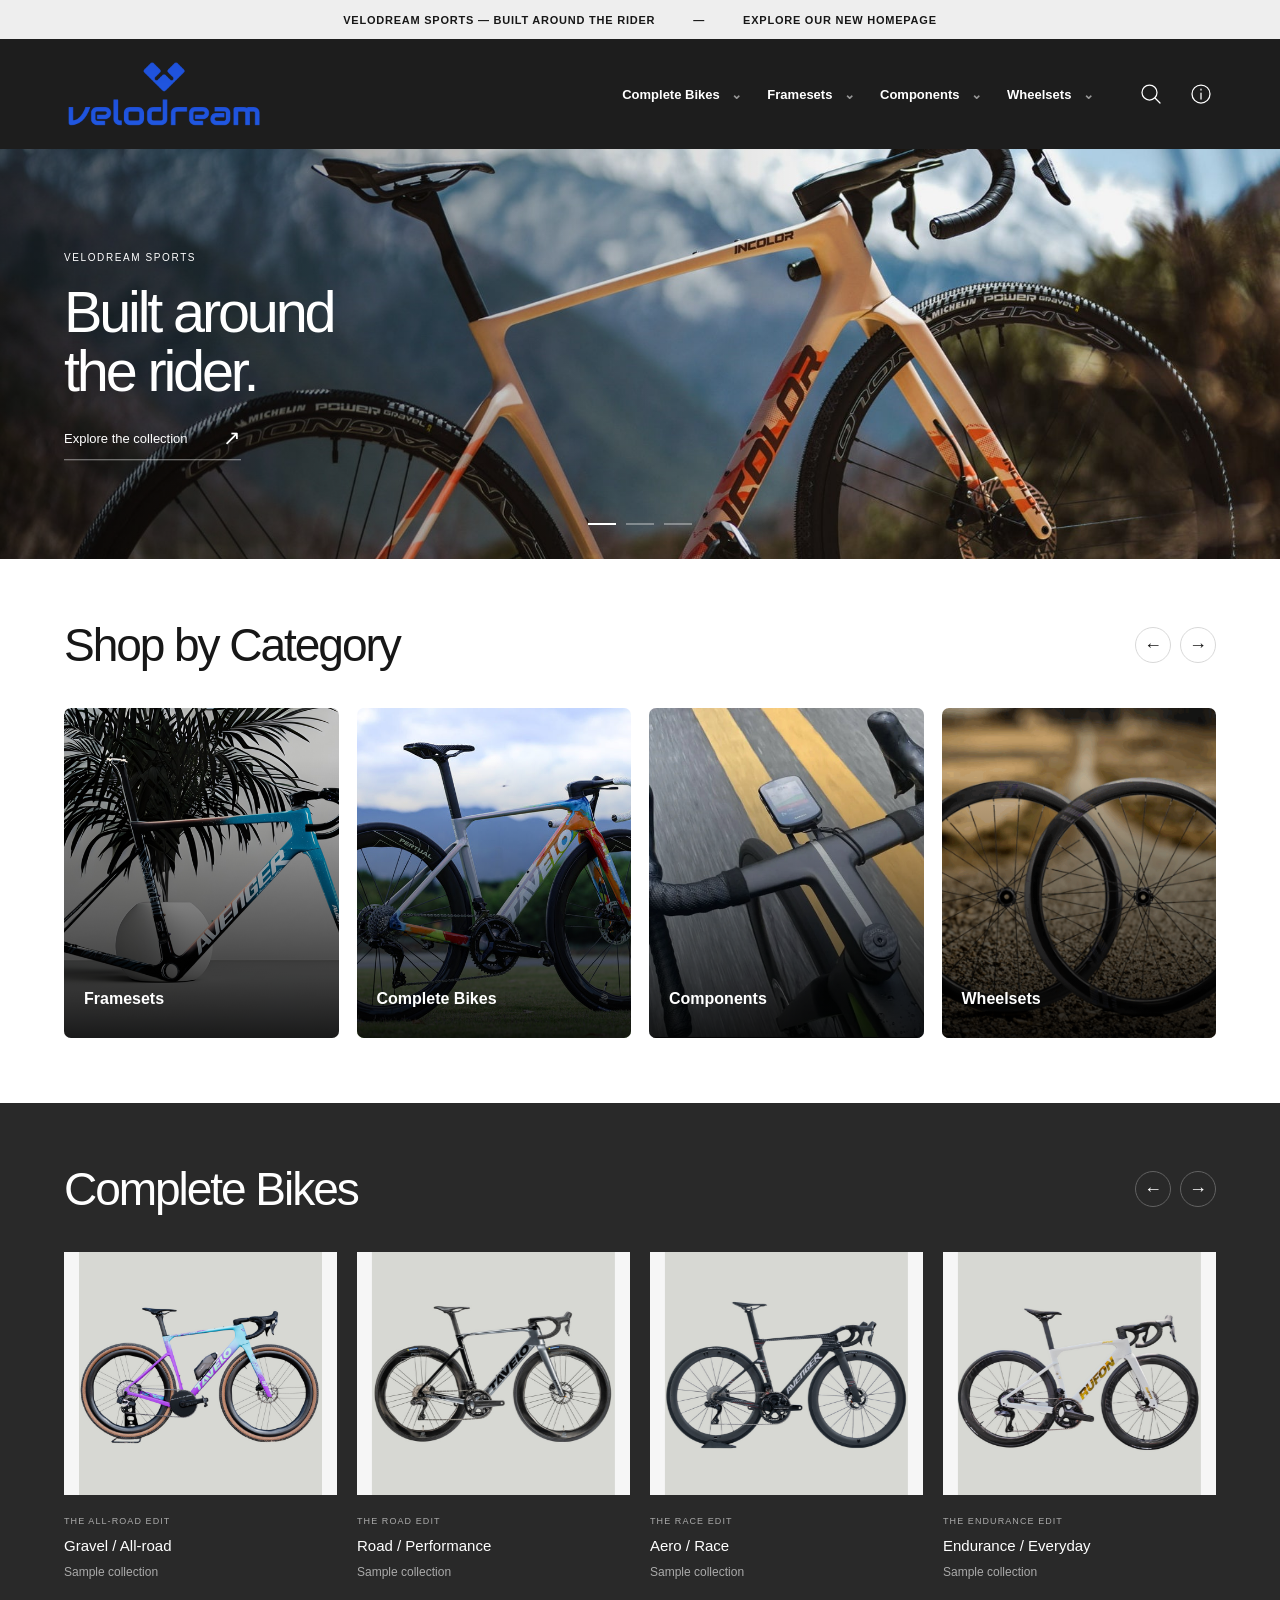
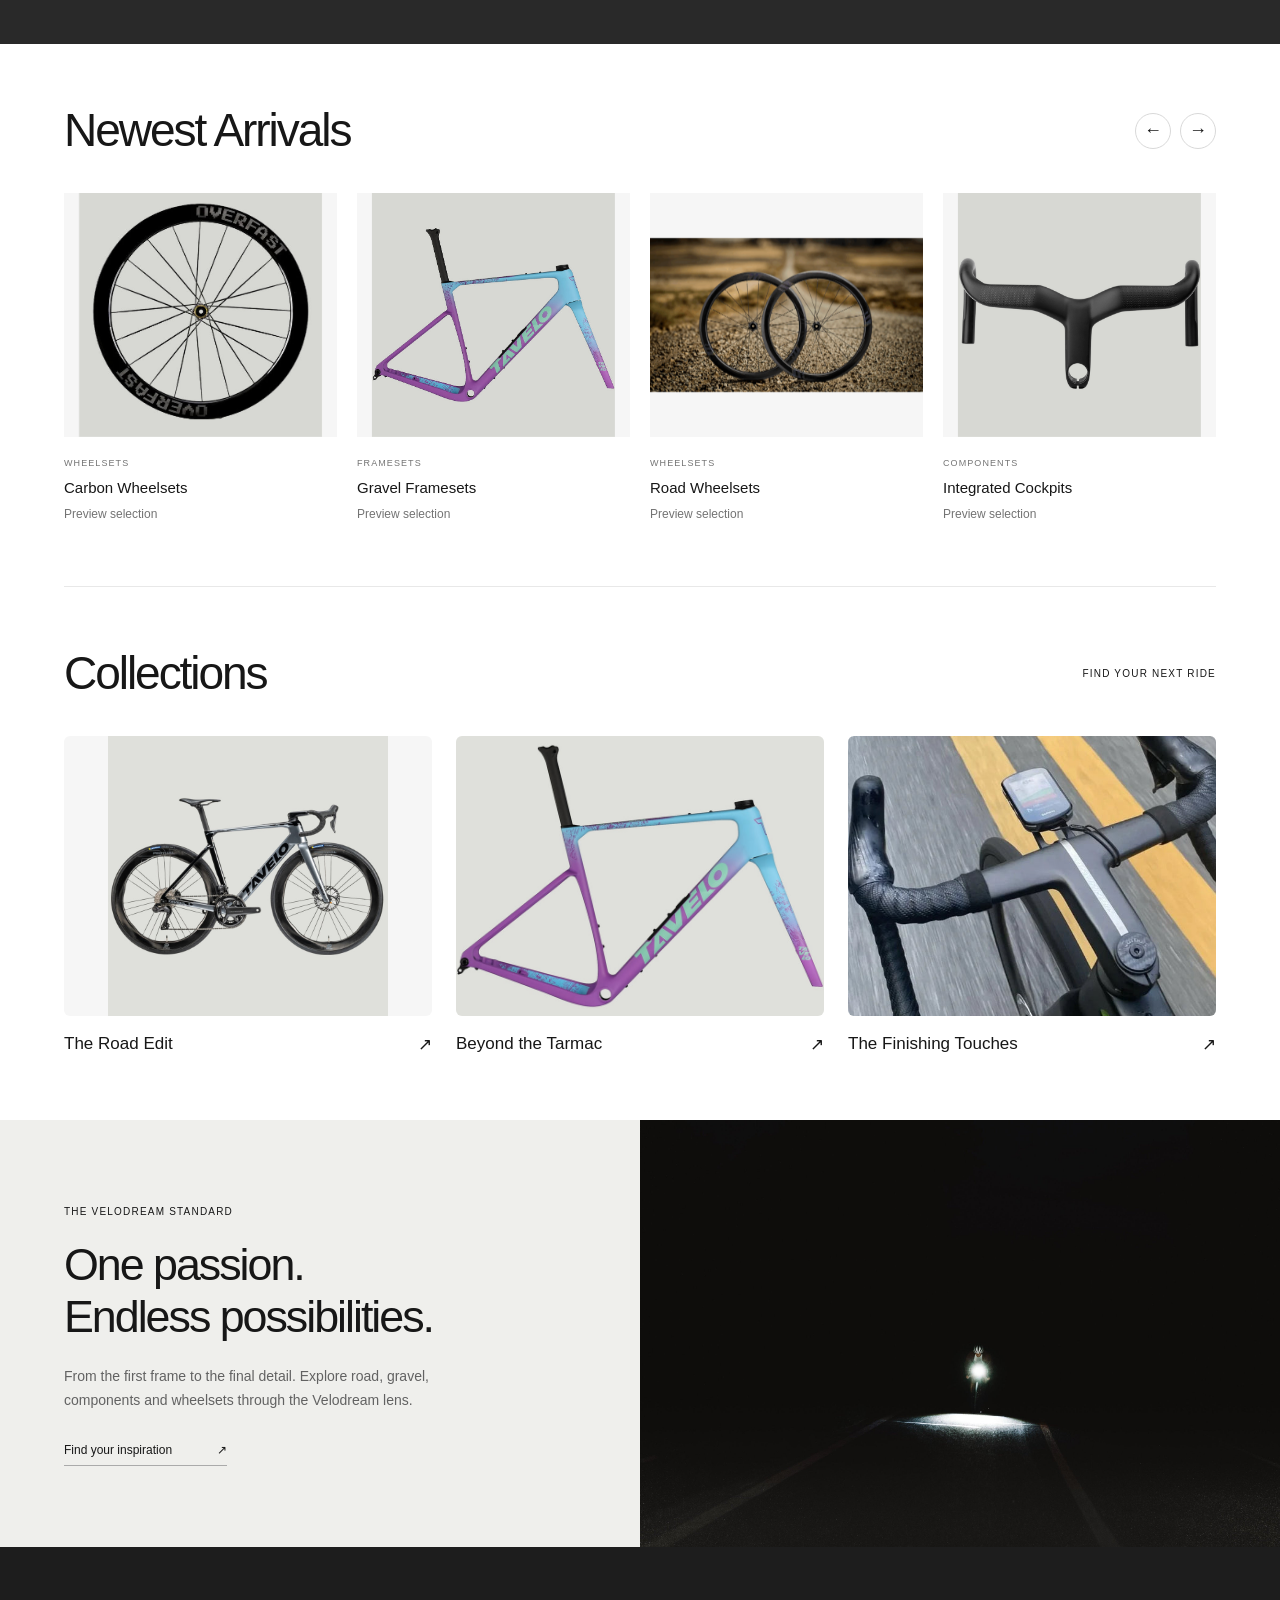
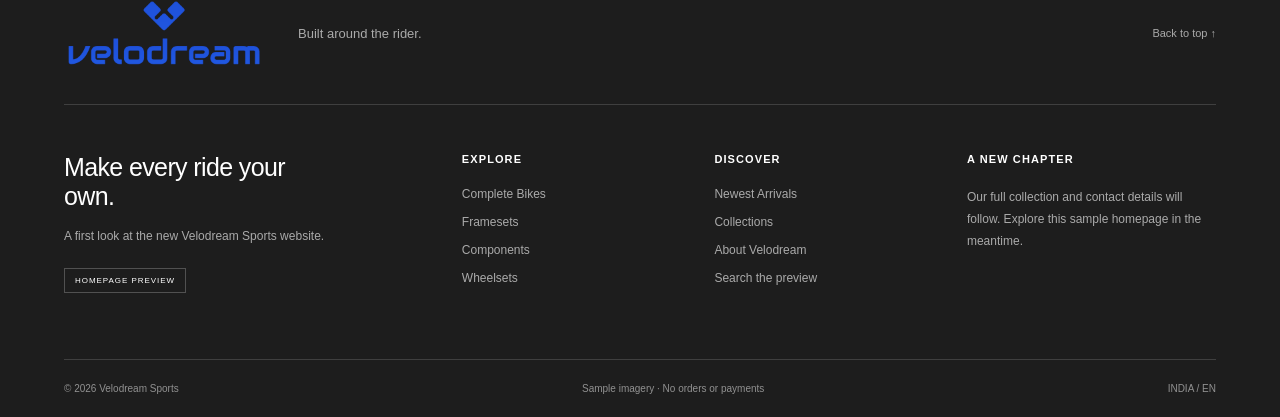
==== index.html @ bbad64e3 "Publish Velodream Sports sample homepage" ====
<!doctype html>
<html lang="en">
<head>
  <meta charset="utf-8">
  <meta name="viewport" content="width=device-width,initial-scale=1">
  <meta name="description" content="Explore the Velodream Sports homepage preview. Bikes, framesets, components and wheelsets, built around the rider.">
  <title>Velodream Sports | Built Around the Rider</title>
  <link rel="icon" href="logo.png" type="image/png">
  <link rel="stylesheet" href="styles.css">
  <script src="app.js" defer></script>
</head>
<body>
  <a class="skip" href="#main">Skip to content</a>
  <div class="announcement"><span>VELODREAM SPORTS — BUILT AROUND THE RIDER</span><span aria-hidden="true">—</span><span>EXPLORE OUR NEW HOMEPAGE</span></div>
  <header class="header">
    <div class="header-inner">
      <button class="icon mobile-menu" aria-label="Open menu" aria-expanded="false" aria-controls="mobile-nav"><svg viewBox="0 0 24 24"><path d="M3 6h18M3 12h18M3 18h18"/></svg></button>
      <a class="brand" href="./" aria-label="Velodream Sports home"><img src="logo.png" width="590" height="206" alt="Velodream"></a>
      <nav class="desktop-nav" aria-label="Main navigation">
        <a href="#complete-bikes">Complete Bikes <span>⌄</span></a><a href="#framesets">Framesets <span>⌄</span></a><a href="#components">Components <span>⌄</span></a><a href="#wheelsets">Wheelsets <span>⌄</span></a>
      </nav>
      <div class="header-actions"><button class="icon" data-search aria-label="Search the preview"><svg viewBox="0 0 24 24"><circle cx="10.5" cy="10.5" r="7.5"/><path d="m16 16 5 5"/></svg></button><a class="icon about-icon" href="#about" aria-label="About Velodream"><svg viewBox="0 0 24 24"><circle cx="12" cy="12" r="9"/><path d="M12 11v6M12 7v1"/></svg></a></div>
    </div>
    <nav id="mobile-nav" class="mobile-nav" hidden aria-label="Mobile navigation"><a href="#complete-bikes">Complete Bikes <span>↗</span></a><a href="#framesets">Framesets <span>↗</span></a><a href="#components">Components <span>↗</span></a><a href="#wheelsets">Wheelsets <span>↗</span></a><a href="#about">About Velodream <span>↗</span></a><small>Built around the rider.</small></nav>
  </header>
  <main id="main">
    <section class="hero" aria-label="Velodream inspiration">
      <div class="slides"><img class="slide active" src="banner.jpg" alt="Performance gravel bike against a mountain landscape" fetchpriority="high"><img class="slide" src="bikes.jpg" alt="Road bike in a mountain setting" loading="lazy"><img class="slide" src="hero.jpg" alt="Cyclist lighting the road ahead" loading="lazy"></div>
      <a class="hero-link" href="#categories"><span>VELODREAM SPORTS</span><h1>Built around<br>the rider.</h1><span class="hero-cta">Explore the collection <b>↗</b></span></a>
      <div class="slider-dots" aria-label="Choose banner"><button aria-label="Show banner 1" aria-pressed="true" data-slide="0"></button><button aria-label="Show banner 2" aria-pressed="false" data-slide="1"></button><button aria-label="Show banner 3" aria-pressed="false" data-slide="2"></button></div>
    </section>
    <section class="section categories" id="categories">
      <div class="section-heading"><h2>Shop by Category</h2><div class="arrows"><button class="arrow" data-scroll="categories-track:-1" aria-label="Previous categories">←</button><button class="arrow" data-scroll="categories-track:1" aria-label="Next categories">→</button></div></div>
      <div class="category-grid track" id="categories-track">
        <a class="category" href="#framesets"><img src="frames.png" alt="Carbon bicycle frameset" loading="lazy"><span>Framesets <b>↗</b></span></a>
        <a class="category" href="#complete-bikes"><img src="bikes.jpg" alt="Complete performance road bike" loading="lazy"><span>Complete Bikes <b>↗</b></span></a>
        <a class="category" href="#components"><img src="components.webp" alt="Cycling cockpit and computer" loading="lazy"><span>Components <b>↗</b></span></a>
        <a class="category" href="#wheelsets"><img src="wheels.png" alt="Carbon wheelsets" loading="lazy"><span>Wheelsets <b>↗</b></span></a>
      </div>
    </section>
    <section class="feature-section" id="complete-bikes"><div class="section">
      <div class="section-heading"><h2>Complete Bikes</h2><div class="arrows"><button class="arrow" data-scroll="bikes-track:-1" aria-label="Previous bikes">←</button><button class="arrow" data-scroll="bikes-track:1" aria-label="Next bikes">→</button></div></div>
      <div class="products track" id="bikes-track">
        <button class="product" data-product="Gravel / All-road" data-image="bike-1.png"><span class="product-image"><img src="bike-1.png" alt="Gravel bicycle" loading="lazy"><span class="view">Explore ↗</span></span><span class="product-kind">THE ALL-ROAD EDIT</span><h3>Gravel / All-road</h3><span class="product-note">Sample collection</span></button>
        <button class="product" data-product="Road / Performance" data-image="bike-2.jpg"><span class="product-image"><img src="bike-2.jpg" alt="Performance road bicycle" loading="lazy"><span class="view">Explore ↗</span></span><span class="product-kind">THE ROAD EDIT</span><h3>Road / Performance</h3><span class="product-note">Sample collection</span></button>
        <button class="product" data-product="Aero / Race" data-image="bike-3.png"><span class="product-image"><img src="bike-3.png" alt="Aero road bicycle" loading="lazy"><span class="view">Explore ↗</span></span><span class="product-kind">THE RACE EDIT</span><h3>Aero / Race</h3><span class="product-note">Sample collection</span></button>
        <button class="product" data-product="Endurance / Everyday" data-image="bike-4.png"><span class="product-image"><img src="bike-4.png" alt="Endurance road bicycle" loading="lazy"><span class="view">Explore ↗</span></span><span class="product-kind">THE ENDURANCE EDIT</span><h3>Endurance / Everyday</h3><span class="product-note">Sample collection</span></button>
      </div>
    </div></section>
    <section class="section" id="arrivals">
      <div class="section-heading"><h2>Newest Arrivals</h2><div class="arrows"><button class="arrow" data-scroll="arrivals-track:-1" aria-label="Previous arrivals">←</button><button class="arrow" data-scroll="arrivals-track:1" aria-label="Next arrivals">→</button></div></div>
      <div class="products track" id="arrivals-track">
        <button class="product" id="wheelsets" data-product="Carbon Wheelsets" data-image="wheel-detail.jpg"><span class="product-image"><img src="wheel-detail.jpg" alt="Deep section carbon wheels" loading="lazy"><span class="view">Explore ↗</span></span><span class="product-kind">WHEELSETS</span><h3>Carbon Wheelsets</h3><span class="product-note">Preview selection</span></button>
        <button class="product" id="framesets" data-product="Gravel Framesets" data-image="frame-detail.jpg"><span class="product-image"><img src="frame-detail.jpg" alt="Carbon gravel frameset" loading="lazy"><span class="view">Explore ↗</span></span><span class="product-kind">FRAMESETS</span><h3>Gravel Framesets</h3><span class="product-note">Preview selection</span></button>
        <button class="product" data-product="Road Wheelsets" data-image="wheels.png"><span class="product-image"><img src="wheels.png" alt="Pair of road wheels" loading="lazy"><span class="view">Explore ↗</span></span><span class="product-kind">WHEELSETS</span><h3>Road Wheelsets</h3><span class="product-note">Preview selection</span></button>
        <button class="product" id="components" data-product="Integrated Cockpits" data-image="bar.png"><span class="product-image"><img src="bar.png" alt="Integrated carbon handlebar" loading="lazy"><span class="view">Explore ↗</span></span><span class="product-kind">COMPONENTS</span><h3>Integrated Cockpits</h3><span class="product-note">Preview selection</span></button>
      </div>
    </section>
    <section class="section collections" id="collections"><div class="section-heading"><h2>Collections</h2><span class="eyebrow">FIND YOUR NEXT RIDE</span></div><div class="collection-grid"><a href="#complete-bikes"><img src="bike-2.jpg" alt="Road cycling collection" loading="lazy"><h3>The Road Edit <span>↗</span></h3></a><a href="#framesets"><img src="frame-detail.jpg" alt="Gravel cycling collection" loading="lazy"><h3>Beyond the Tarmac <span>↗</span></h3></a><a href="#components"><img src="components.webp" alt="Cycling component collection" loading="lazy"><h3>The Finishing Touches <span>↗</span></h3></a></div></section>
    <section class="story" id="about"><div><span class="eyebrow">THE VELODREAM STANDARD</span><h2>One passion.<br>Endless possibilities.</h2><p>From the first frame to the final detail. Explore road, gravel, components and wheelsets through the Velodream lens.</p><a class="text-link" href="#categories">Find your inspiration <span>↗</span></a></div><img src="hero.jpg" alt="A rider on a quiet road after dark" loading="lazy"></section>
  </main>
  <footer><div class="footer-top"><a class="brand" href="./"><img src="logo.png" width="590" height="206" alt="Velodream"></a><p>Built around the rider.</p><a href="#main" class="back-top">Back to top ↑</a></div><div class="footer-grid"><div class="footer-about"><h2>Make every ride your own.</h2><p>A first look at the new Velodream Sports website.</p><span class="preview-pill">HOMEPAGE PREVIEW</span></div><div><h3>Explore</h3><a href="#complete-bikes">Complete Bikes</a><a href="#framesets">Framesets</a><a href="#components">Components</a><a href="#wheelsets">Wheelsets</a></div><div><h3>Discover</h3><a href="#arrivals">Newest Arrivals</a><a href="#collections">Collections</a><a href="#about">About Velodream</a><button class="footer-search" data-search>Search the preview</button></div><div><h3>A new chapter</h3><p>Our full collection and contact details will follow. Explore this sample homepage in the meantime.</p></div></div><div class="footer-bottom"><span>© <span id="year">2026</span> Velodream Sports</span><span>Sample imagery · No orders or payments</span><span>INDIA / EN</span></div></footer>
  <dialog id="product-dialog"><button class="dialog-close icon" aria-label="Close details">×</button><img id="detail-image" alt=""><div class="dialog-copy"><span class="eyebrow">VELODREAM / COLLECTION PREVIEW</span><h2 id="detail-title"></h2><p>This is a sample selection for our new homepage. Final products, specifications and availability will be added later.</p><button class="solid-button dialog-dismiss">Continue exploring ↗</button></div></dialog>
  <dialog id="search-dialog"><div class="search-heading"><h2>What are you looking for?</h2><button class="dialog-close icon" aria-label="Close search">×</button></div><label for="search-input">Search bikes, framesets or components</label><input id="search-input" type="search" placeholder="Try “gravel” or “wheels”…" autocomplete="off"><div id="search-results" aria-live="polite"></div></dialog>
</body>
</html>
---- styles.css ----
*{box-sizing:border-box}html{scroll-behavior:smooth;scroll-padding-top:105px}body{margin:0;font-family:Arial,Helvetica,sans-serif;color:#171717;background:#fff}button,input{font:inherit}button,a{-webkit-tap-highlight-color:transparent}a{color:inherit;text-decoration:none}button{cursor:pointer}button:focus-visible,a:focus-visible,input:focus-visible{outline:3px solid #396aff;outline-offset:5px}img{display:block;max-width:100%}button{color:inherit}h1,h2,h3,p{margin:0}h2{font-size:clamp(28px,3.6vw,48px);font-weight:500;letter-spacing:-.045em;line-height:1.15}.skip{position:fixed;top:-100px;background:#fff;color:#111;padding:15px;z-index:100}.skip:focus{top:0}.announcement{height:39px;display:flex;align-items:center;justify-content:center;gap:38px;background:#eee;font-size:11px;font-weight:700;letter-spacing:.07em;overflow:hidden;white-space:nowrap}.header{background:#1d1d1d;color:#fff;position:sticky;top:0;z-index:20}.header-inner{max-width:1600px;margin:auto;padding:26px 5%;height:110px;display:flex;align-items:center;justify-content:space-between;gap:42px}.brand{display:block;width:200px;flex-shrink:0}.brand img{width:100%;height:auto}.desktop-nav{display:flex;align-items:center;justify-content:center;gap:25px;margin-left:auto}.desktop-nav a{font-size:13px;font-weight:600;padding:12px 0;white-space:nowrap}.desktop-nav span{margin-left:8px;color:#999}.desktop-nav a:hover{color:#7496ff}.header-actions{display:flex;gap:20px}.icon{width:30px;height:32px;border:0;background:none;padding:3px;color:inherit;display:inline-flex;align-items:center;justify-content:center}.icon svg{width:24px;height:24px;fill:none;stroke:currentColor;stroke-width:1.25;stroke-linecap:round;stroke-linejoin:round}.mobile-menu{display:none}.mobile-nav{padding:12px 6% 26px;border-top:1px solid #444}.mobile-nav a{display:flex;justify-content:space-between;padding:15px 0;border-bottom:1px solid #353535}.mobile-nav small{display:block;margin-top:24px;color:#aaa}.hero{position:relative;height:clamp(350px,32vw,540px);background:#222}.slides,.slide{position:absolute;inset:0;width:100%;height:100%}.slide{object-fit:cover;object-position:center 52%;opacity:0;transition:opacity .5s}.slide.active{opacity:1}.hero:after{content:"";position:absolute;inset:0;background:linear-gradient(90deg,#0008,transparent 65%);pointer-events:none}.hero-link{position:absolute;z-index:1;left:5%;top:50%;transform:translateY(-50%);color:white}.hero-link>span:first-child{font-size:10px;letter-spacing:.16em}.hero h1{font-size:clamp(40px,4.5vw,68px);font-weight:500;letter-spacing:-.055em;line-height:1.02;margin:18px 0 26px}.hero-cta{font-size:13px;display:inline-flex;align-items:center;gap:35px;border-bottom:1px solid #ffffff85;padding-bottom:9px}.hero-cta b{font-size:21px;font-weight:400}.slider-dots{display:flex;gap:10px;position:absolute;z-index:2;bottom:22px;left:50%;transform:translateX(-50%)}.slider-dots button{background:none;width:28px;height:25px;border:0;padding:10px 0}.slider-dots button:after{content:"";display:block;height:2px;background:#ffffff55}.slider-dots button[aria-pressed=true]:after{background:#fff}.section{width:90%;max-width:1440px;margin:auto;padding:60px 0 65px}.section-heading{display:flex;justify-content:space-between;align-items:center;gap:20px;margin-bottom:36px}.arrows{display:flex;gap:9px}.arrow{height:36px;width:36px;border:1px solid #d9d9d9;border-radius:50%;background:transparent;font-size:18px;display:grid;place-items:center}.arrow:hover{background:#2455dc;color:#fff;border-color:#2455dc}.track{scrollbar-width:none;scroll-snap-type:x mandatory}.track::-webkit-scrollbar{display:none}.category-grid{display:grid;grid-template-columns:repeat(4,minmax(0,1fr));gap:18px}.category{position:relative;height:330px;border-radius:7px;overflow:hidden;background:#444;isolation:isolate}.category img{height:100%;width:100%;object-fit:cover;transition:transform .5s}.category:after{content:"";position:absolute;inset:0;background:linear-gradient(0deg,#000d,transparent 85%);z-index:1}.category>span{position:absolute;bottom:29px;left:20px;right:20px;color:white;font-size:16px;font-weight:600;z-index:2;display:flex;justify-content:space-between}.category b{font-weight:400;opacity:0;transition:opacity .2s}.category:hover img{transform:scale(1.035)}.category:hover b{opacity:1}.feature-section{background:#292929;color:white}.feature-section .arrow{border-color:#626262}.products{display:grid;grid-template-columns:repeat(4,minmax(0,1fr));gap:20px}.product{text-align:left;padding:0;border:0;background:none;min-width:0;scroll-snap-align:start}.product-image{display:block;position:relative;background:#f6f6f6;overflow:hidden;aspect-ratio:1.12;margin-bottom:21px}.product-image img{width:100%;height:100%;object-fit:contain;mix-blend-mode:multiply;transition:transform .4s}.product:hover img{transform:scale(1.045)}.view{position:absolute;right:12px;bottom:12px;background:#fff;padding:9px 12px;font-size:10px;opacity:0;transform:translateY(4px);transition:.2s;color:#171717}.product:hover .view,.product:focus-visible .view{opacity:1;transform:none}.product-kind{display:block;font-size:9px;letter-spacing:.12em;opacity:.6;margin-bottom:9px}.product h3{font-size:15px;font-weight:500;line-height:1.4}.product-note{display:block;font-size:12px;opacity:.6;margin-top:9px}.eyebrow{font-size:10px;letter-spacing:.12em}.collections{border-top:1px solid #e8e8e8}.collection-grid{display:grid;grid-template-columns:repeat(3,minmax(0,1fr));gap:24px}.collection-grid img{width:100%;height:280px;object-fit:cover;background:#f6f6f6;border-radius:6px}.collection-grid a:first-child img{object-fit:contain}.collection-grid h3{font-weight:500;font-size:17px;margin-top:18px;display:flex;justify-content:space-between}.story{display:grid;grid-template-columns:1fr 1fr;background:#efefec}.story>div{padding:75px 10%;align-self:center}.story h2{margin:20px 0 23px;font-size:clamp(33px,3.5vw,52px)}.story p{font-size:14px;line-height:1.7;max-width:390px;color:#626262}.story>img{height:100%;width:100%;object-fit:cover;min-height:400px}.text-link{margin-top:30px;padding-bottom:8px;border-bottom:1px solid #aaa;display:inline-flex;gap:45px;font-size:12px}footer{background:#1d1d1d;color:#fff;padding:0 5%}.footer-top{display:flex;align-items:center;gap:34px;padding:50px 0 35px;border-bottom:1px solid #ffffff26}.footer-top p{color:#aaa;font-size:13px}.back-top{margin-left:auto;font-size:11px;color:#aaa}.footer-grid{display:grid;grid-template-columns:1.7fr 1fr 1fr 1.2fr;gap:45px;padding:48px 0 60px}.footer-grid h2{font-size:25px;letter-spacing:-.025em;max-width:250px}.footer-grid h3{font-size:11px;text-transform:uppercase;letter-spacing:.1em;margin-bottom:22px}.footer-grid a,.footer-search{display:block;font-size:12px;color:#aaa;padding:0;margin-bottom:14px;background:none;border:none}.footer-grid a:hover,.footer-search:hover{color:white}.footer-grid p{color:#aaa;font-size:12px;line-height:1.8;max-width:270px}.footer-about p{margin:15px 0 22px}.preview-pill{border:1px solid #ffffff3b;padding:7px 10px;font-size:8px;letter-spacing:.12em}.footer-bottom{border-top:1px solid #ffffff26;display:flex;justify-content:space-between;gap:20px;padding:23px 0;color:#919191;font-size:10px}dialog{border:0;padding:0;width:min(850px,calc(100% - 32px));max-height:90dvh;box-shadow:0 20px 100px #0005}dialog::backdrop{background:#0009}#product-dialog[open]{display:grid;grid-template-columns:1fr 1fr}#detail-image{height:100%;min-height:330px;width:100%;object-fit:contain;background:#f5f5f5}.dialog-copy{padding:60px 35px 40px}.dialog-copy h2{font-size:32px;margin:20px 0}.dialog-copy p{font-size:14px;line-height:1.7;color:#666}.dialog-close{position:absolute;top:12px;right:12px;font-size:26px;color:#111;background:#fff;z-index:2}.solid-button{background:#1d1d1d;color:white;border:0;padding:14px 18px;font-size:12px;margin-top:25px}.search-heading{padding-right:25px;margin-bottom:25px}.search-heading h2{font-size:28px}#search-dialog{padding:40px;width:min(680px,calc(100% - 32px))}#search-dialog label{display:block;font-size:12px;color:#666;margin:15px 0 10px}#search-input{border:1px solid #aaa;width:100%;padding:15px;font-size:16px}#search-results{margin-top:20px}#search-results button{display:flex;align-items:center;gap:15px;border:0;border-bottom:1px solid #ddd;padding:10px 0;width:100%;background:none;text-align:left;font-size:14px}#search-results img{width:65px;height:50px;object-fit:contain;background:#f5f5f5}#search-results p{font-size:13px;color:#666;line-height:1.6}
@media(min-width:1500px){.category{height:380px}}
@media(max-width:1050px){.header-inner{gap:25px}.desktop-nav{gap:18px}.desktop-nav a{font-size:11px}.brand{width:170px}.header-actions{gap:12px}.category{height:270px}.footer-grid{gap:25px}.section{padding:45px 0 50px}}
@media(max-width:760px){html{scroll-padding-top:95px}.announcement{height:33px;font-size:9px;gap:20px;padding:0 15px;justify-content:flex-start}.announcement span:nth-child(n+2){display:none}.header-inner{height:88px;padding:18px 5%;gap:12px}.mobile-menu{display:inline-flex}.desktop-nav,.about-icon{display:none}.brand{width:165px}.header-inner .brand{position:absolute;left:50%;transform:translateX(-50%)}.header-actions{margin-left:auto}.hero{margin:20px 4% 0;height:265px}.hero-link{left:6%;top:50%}.hero-link>span:first-child{font-size:8px}.hero h1{font-size:34px;margin:12px 0 17px}.hero-cta{font-size:10px;padding-bottom:6px;gap:15px}.hero-cta b{font-size:16px}.hero .slide{object-position:56% center}.slider-dots{bottom:5px}.slider-dots button{width:20px}.section{width:92%;padding:32px 0 40px}.section-heading{margin-bottom:22px;gap:10px}h2{font-size:25px;letter-spacing:-.035em}.arrow{height:29px;width:29px;font-size:15px}.arrows{gap:6px}.category-grid,.products{display:flex;overflow-x:auto;gap:14px;padding:2px 1px 10px}.category{flex:0 0 calc(50% - 7px);height:230px;scroll-snap-align:start}.category>span{font-size:12px;bottom:23px;left:15px;right:12px}.category b{opacity:1}.product{flex:0 0 calc(50% - 7px)}.product-image{margin-bottom:15px;aspect-ratio:1}.product h3{font-size:12px}.product-kind{font-size:8px;line-height:1.4}.product-note{font-size:10px}.feature-section .section{padding-top:38px;padding-bottom:36px}.eyebrow{font-size:8px}.collections .section-heading .eyebrow{display:none}.collection-grid{display:flex;overflow-x:auto;gap:14px;scroll-snap-type:x mandatory;scrollbar-width:none}.collection-grid a{flex:0 0 73%;scroll-snap-align:start}.collection-grid img{height:230px}.collection-grid h3{font-size:14px}.story{grid-template-columns:1fr}.story>div{padding:45px 7%}.story h2{font-size:36px}.story p{font-size:13px}.story>img{min-height:0;height:260px}.footer-top{gap:15px;flex-wrap:wrap;padding:35px 0 25px}.footer-top .brand{width:160px}.footer-top p{display:none}.footer-grid{grid-template-columns:1fr 1fr;gap:30px 20px;padding:30px 0}.footer-about{grid-column:1/-1}.footer-grid>div:last-child{grid-column:1/-1}.footer-grid>div:last-child p{max-width:100%}.footer-grid h3{margin-bottom:18px}.footer-grid h2{max-width:100%;font-size:25px}.footer-bottom{flex-wrap:wrap;line-height:1.6;gap:10px}.footer-bottom>span:nth-child(2){order:3;width:100%}#product-dialog[open]{display:block}#detail-image{min-height:0;height:230px}.dialog-copy{padding:30px 25px}.dialog-copy h2{font-size:28px;margin:15px 0}.dialog-copy p{font-size:13px}#search-dialog{padding:35px 22px}.search-heading h2{font-size:25px}}
@media(prefers-reduced-motion:reduce){html{scroll-behavior:auto}*,*:before,*:after{transition:none!important}}
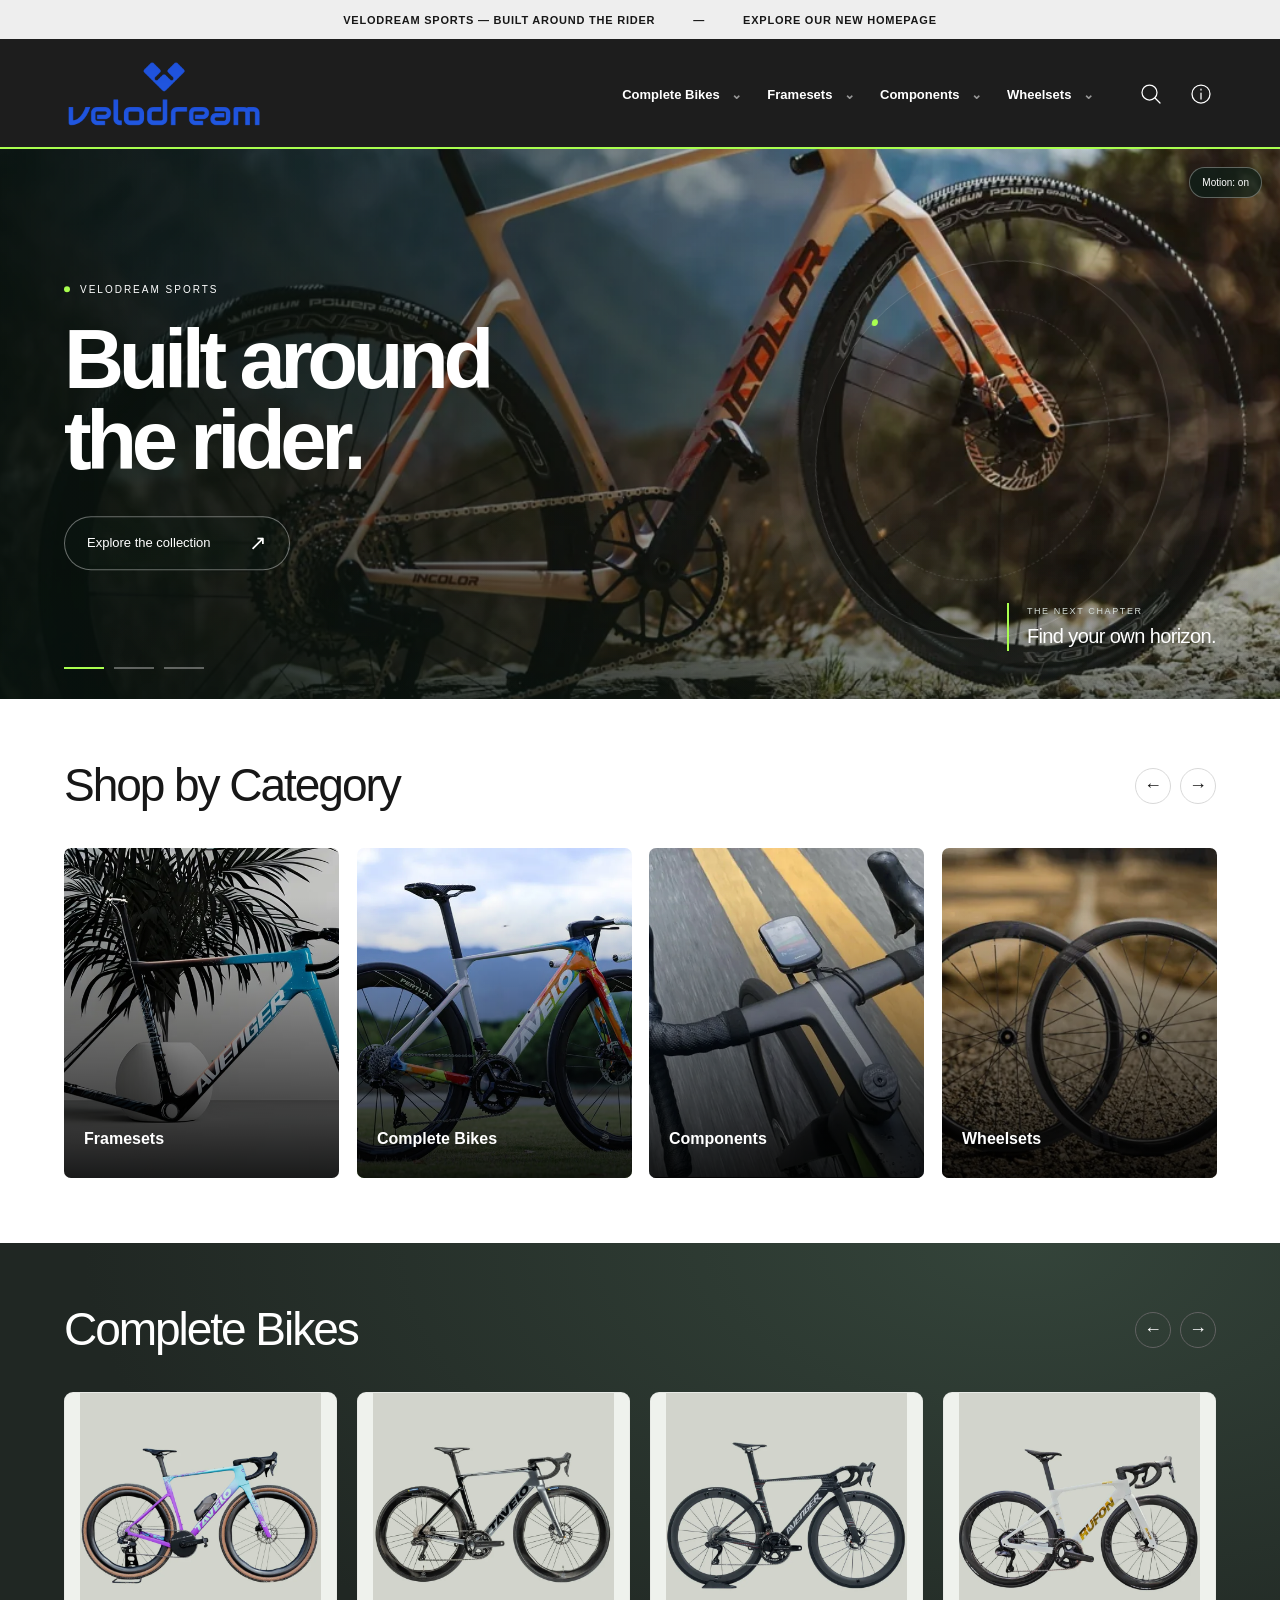
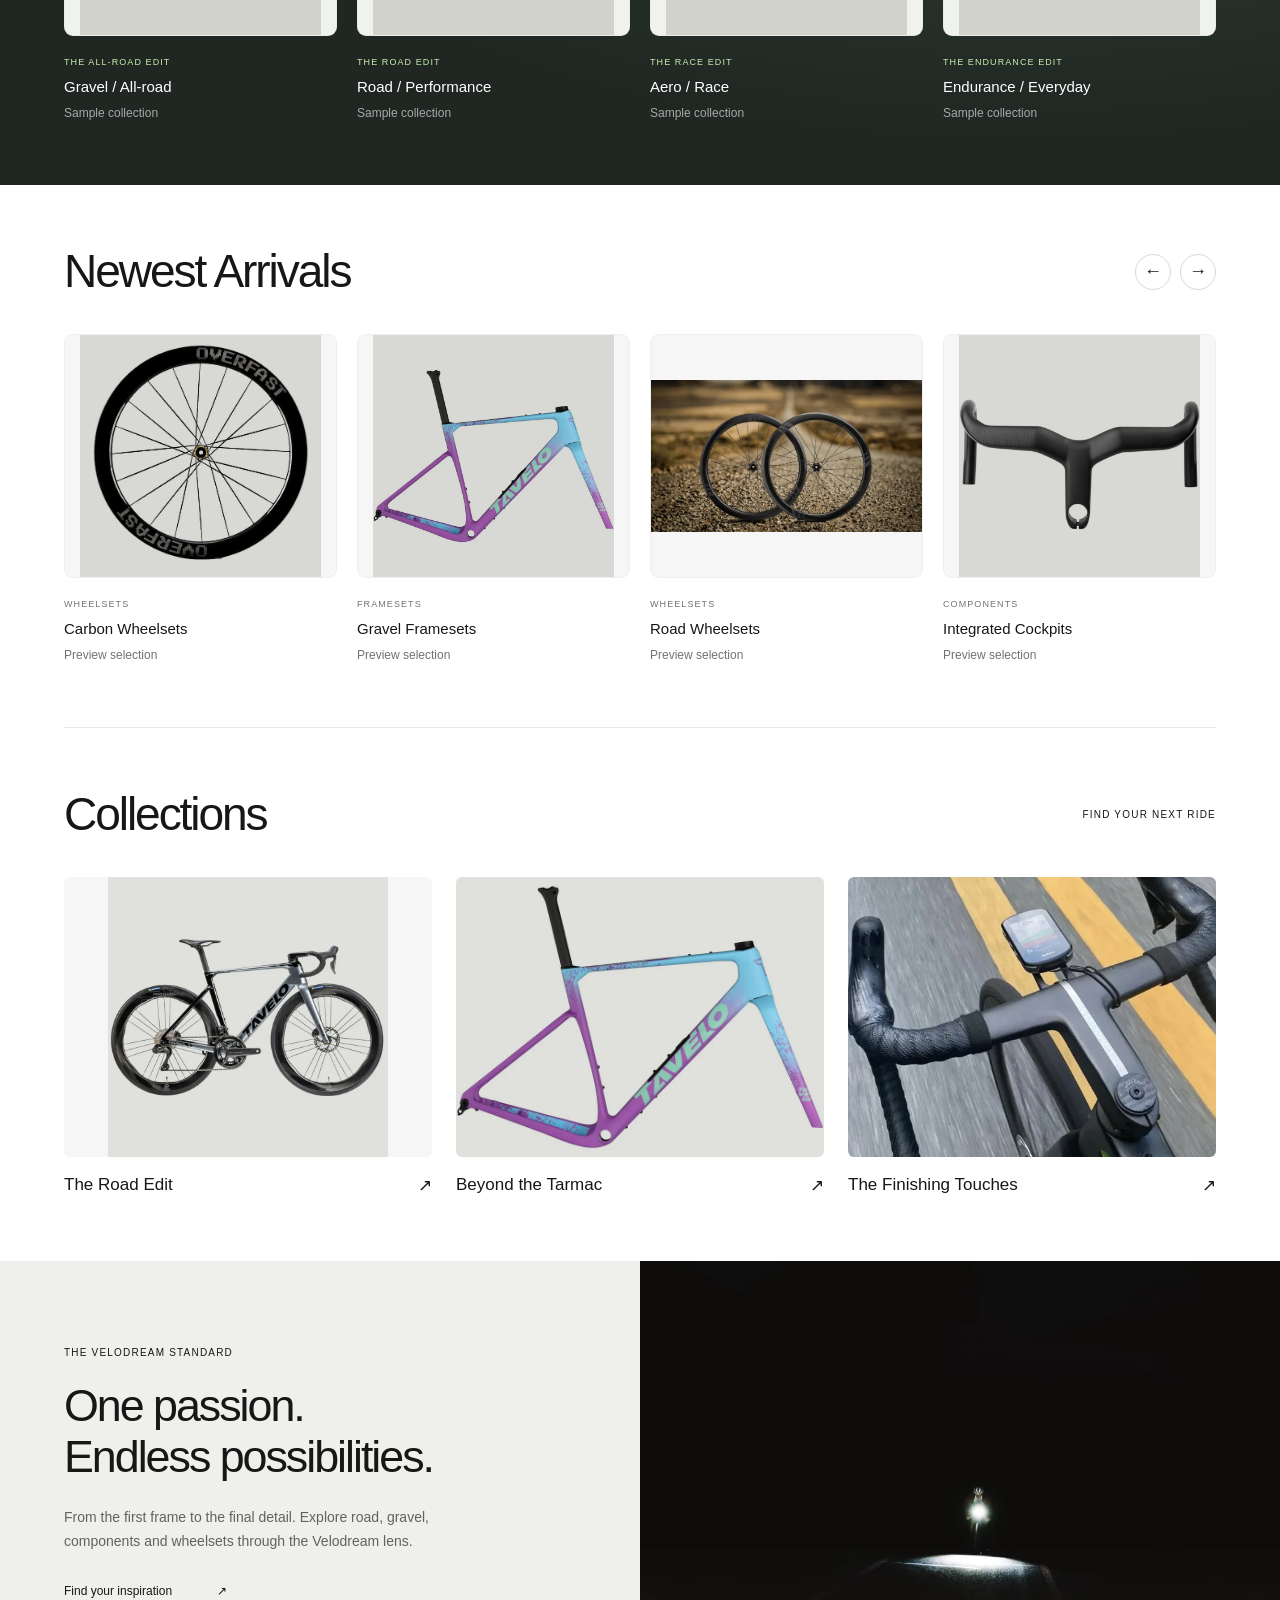
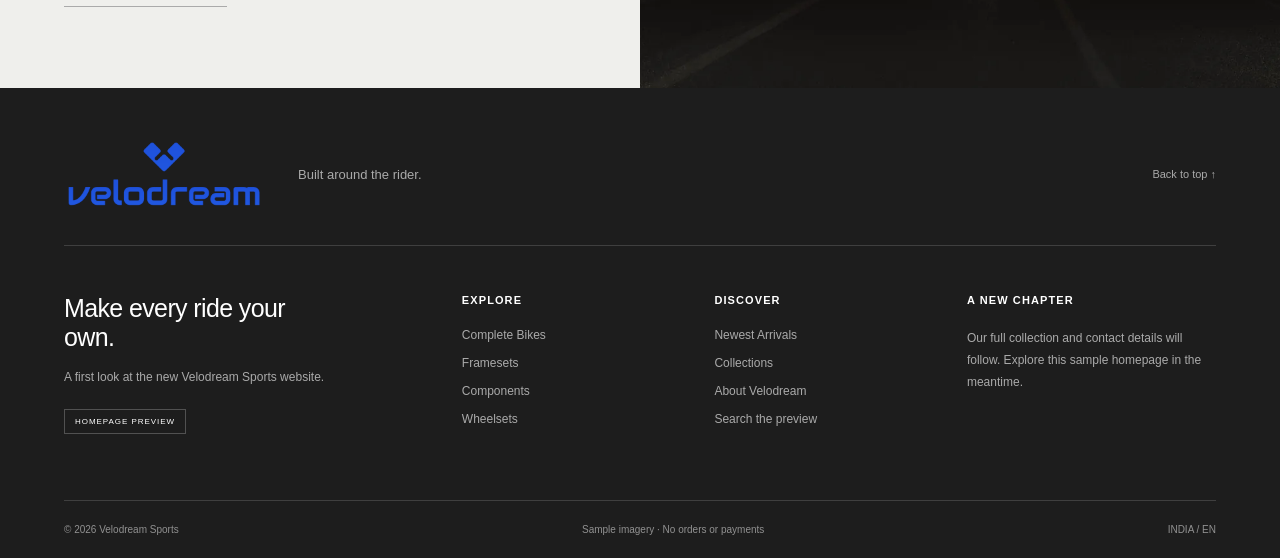
==== commit 830785d5: "Add lightweight 3D motion and optimize homepage images Add pointer-driven depth, scroll reveals, mot" ====
--- a/index.html
+++ b/index.html
@@ -1,66 +1,71 @@
-<!doctype html>
-<html lang="en">
-<head>
-  <meta charset="utf-8">
-  <meta name="viewport" content="width=device-width,initial-scale=1">
-  <meta name="description" content="Explore the Velodream Sports homepage preview. Bikes, framesets, components and wheelsets, built around the rider.">
-  <title>Velodream Sports | Built Around the Rider</title>
-  <link rel="icon" href="logo.png" type="image/png">
-  <link rel="stylesheet" href="styles.css">
-  <script src="app.js" defer></script>
-</head>
-<body>
-  <a class="skip" href="#main">Skip to content</a>
-  <div class="announcement"><span>VELODREAM SPORTS — BUILT AROUND THE RIDER</span><span aria-hidden="true">—</span><span>EXPLORE OUR NEW HOMEPAGE</span></div>
-  <header class="header">
-    <div class="header-inner">
-      <button class="icon mobile-menu" aria-label="Open menu" aria-expanded="false" aria-controls="mobile-nav"><svg viewBox="0 0 24 24"><path d="M3 6h18M3 12h18M3 18h18"/></svg></button>
-      <a class="brand" href="./" aria-label="Velodream Sports home"><img src="logo.png" width="590" height="206" alt="Velodream"></a>
-      <nav class="desktop-nav" aria-label="Main navigation">
-        <a href="#complete-bikes">Complete Bikes <span>⌄</span></a><a href="#framesets">Framesets <span>⌄</span></a><a href="#components">Components <span>⌄</span></a><a href="#wheelsets">Wheelsets <span>⌄</span></a>
-      </nav>
-      <div class="header-actions"><button class="icon" data-search aria-label="Search the preview"><svg viewBox="0 0 24 24"><circle cx="10.5" cy="10.5" r="7.5"/><path d="m16 16 5 5"/></svg></button><a class="icon about-icon" href="#about" aria-label="About Velodream"><svg viewBox="0 0 24 24"><circle cx="12" cy="12" r="9"/><path d="M12 11v6M12 7v1"/></svg></a></div>
-    </div>
-    <nav id="mobile-nav" class="mobile-nav" hidden aria-label="Mobile navigation"><a href="#complete-bikes">Complete Bikes <span>↗</span></a><a href="#framesets">Framesets <span>↗</span></a><a href="#components">Components <span>↗</span></a><a href="#wheelsets">Wheelsets <span>↗</span></a><a href="#about">About Velodream <span>↗</span></a><small>Built around the rider.</small></nav>
-  </header>
-  <main id="main">
-    <section class="hero" aria-label="Velodream inspiration">
-      <div class="slides"><img class="slide active" src="banner.jpg" alt="Performance gravel bike against a mountain landscape" fetchpriority="high"><img class="slide" src="bikes.jpg" alt="Road bike in a mountain setting" loading="lazy"><img class="slide" src="hero.jpg" alt="Cyclist lighting the road ahead" loading="lazy"></div>
-      <a class="hero-link" href="#categories"><span>VELODREAM SPORTS</span><h1>Built around<br>the rider.</h1><span class="hero-cta">Explore the collection <b>↗</b></span></a>
-      <div class="slider-dots" aria-label="Choose banner"><button aria-label="Show banner 1" aria-pressed="true" data-slide="0"></button><button aria-label="Show banner 2" aria-pressed="false" data-slide="1"></button><button aria-label="Show banner 3" aria-pressed="false" data-slide="2"></button></div>
-    </section>
-    <section class="section categories" id="categories">
-      <div class="section-heading"><h2>Shop by Category</h2><div class="arrows"><button class="arrow" data-scroll="categories-track:-1" aria-label="Previous categories">←</button><button class="arrow" data-scroll="categories-track:1" aria-label="Next categories">→</button></div></div>
-      <div class="category-grid track" id="categories-track">
-        <a class="category" href="#framesets"><img src="frames.png" alt="Carbon bicycle frameset" loading="lazy"><span>Framesets <b>↗</b></span></a>
-        <a class="category" href="#complete-bikes"><img src="bikes.jpg" alt="Complete performance road bike" loading="lazy"><span>Complete Bikes <b>↗</b></span></a>
-        <a class="category" href="#components"><img src="components.webp" alt="Cycling cockpit and computer" loading="lazy"><span>Components <b>↗</b></span></a>
-        <a class="category" href="#wheelsets"><img src="wheels.png" alt="Carbon wheelsets" loading="lazy"><span>Wheelsets <b>↗</b></span></a>
-      </div>
-    </section>
-    <section class="feature-section" id="complete-bikes"><div class="section">
-      <div class="section-heading"><h2>Complete Bikes</h2><div class="arrows"><button class="arrow" data-scroll="bikes-track:-1" aria-label="Previous bikes">←</button><button class="arrow" data-scroll="bikes-track:1" aria-label="Next bikes">→</button></div></div>
-      <div class="products track" id="bikes-track">
-        <button class="product" data-product="Gravel / All-road" data-image="bike-1.png"><span class="product-image"><img src="bike-1.png" alt="Gravel bicycle" loading="lazy"><span class="view">Explore ↗</span></span><span class="product-kind">THE ALL-ROAD EDIT</span><h3>Gravel / All-road</h3><span class="product-note">Sample collection</span></button>
-        <button class="product" data-product="Road / Performance" data-image="bike-2.jpg"><span class="product-image"><img src="bike-2.jpg" alt="Performance road bicycle" loading="lazy"><span class="view">Explore ↗</span></span><span class="product-kind">THE ROAD EDIT</span><h3>Road / Performance</h3><span class="product-note">Sample collection</span></button>
-        <button class="product" data-product="Aero / Race" data-image="bike-3.png"><span class="product-image"><img src="bike-3.png" alt="Aero road bicycle" loading="lazy"><span class="view">Explore ↗</span></span><span class="product-kind">THE RACE EDIT</span><h3>Aero / Race</h3><span class="product-note">Sample collection</span></button>
-        <button class="product" data-product="Endurance / Everyday" data-image="bike-4.png"><span class="product-image"><img src="bike-4.png" alt="Endurance road bicycle" loading="lazy"><span class="view">Explore ↗</span></span><span class="product-kind">THE ENDURANCE EDIT</span><h3>Endurance / Everyday</h3><span class="product-note">Sample collection</span></button>
-      </div>
-    </div></section>
-    <section class="section" id="arrivals">
-      <div class="section-heading"><h2>Newest Arrivals</h2><div class="arrows"><button class="arrow" data-scroll="arrivals-track:-1" aria-label="Previous arrivals">←</button><button class="arrow" data-scroll="arrivals-track:1" aria-label="Next arrivals">→</button></div></div>
-      <div class="products track" id="arrivals-track">
-        <button class="product" id="wheelsets" data-product="Carbon Wheelsets" data-image="wheel-detail.jpg"><span class="product-image"><img src="wheel-detail.jpg" alt="Deep section carbon wheels" loading="lazy"><span class="view">Explore ↗</span></span><span class="product-kind">WHEELSETS</span><h3>Carbon Wheelsets</h3><span class="product-note">Preview selection</span></button>
-        <button class="product" id="framesets" data-product="Gravel Framesets" data-image="frame-detail.jpg"><span class="product-image"><img src="frame-detail.jpg" alt="Carbon gravel frameset" loading="lazy"><span class="view">Explore ↗</span></span><span class="product-kind">FRAMESETS</span><h3>Gravel Framesets</h3><span class="product-note">Preview selection</span></button>
-        <button class="product" data-product="Road Wheelsets" data-image="wheels.png"><span class="product-image"><img src="wheels.png" alt="Pair of road wheels" loading="lazy"><span class="view">Explore ↗</span></span><span class="product-kind">WHEELSETS</span><h3>Road Wheelsets</h3><span class="product-note">Preview selection</span></button>
-        <button class="product" id="components" data-product="Integrated Cockpits" data-image="bar.png"><span class="product-image"><img src="bar.png" alt="Integrated carbon handlebar" loading="lazy"><span class="view">Explore ↗</span></span><span class="product-kind">COMPONENTS</span><h3>Integrated Cockpits</h3><span class="product-note">Preview selection</span></button>
-      </div>
-    </section>
-    <section class="section collections" id="collections"><div class="section-heading"><h2>Collections</h2><span class="eyebrow">FIND YOUR NEXT RIDE</span></div><div class="collection-grid"><a href="#complete-bikes"><img src="bike-2.jpg" alt="Road cycling collection" loading="lazy"><h3>The Road Edit <span>↗</span></h3></a><a href="#framesets"><img src="frame-detail.jpg" alt="Gravel cycling collection" loading="lazy"><h3>Beyond the Tarmac <span>↗</span></h3></a><a href="#components"><img src="components.webp" alt="Cycling component collection" loading="lazy"><h3>The Finishing Touches <span>↗</span></h3></a></div></section>
-    <section class="story" id="about"><div><span class="eyebrow">THE VELODREAM STANDARD</span><h2>One passion.<br>Endless possibilities.</h2><p>From the first frame to the final detail. Explore road, gravel, components and wheelsets through the Velodream lens.</p><a class="text-link" href="#categories">Find your inspiration <span>↗</span></a></div><img src="hero.jpg" alt="A rider on a quiet road after dark" loading="lazy"></section>
-  </main>
-  <footer><div class="footer-top"><a class="brand" href="./"><img src="logo.png" width="590" height="206" alt="Velodream"></a><p>Built around the rider.</p><a href="#main" class="back-top">Back to top ↑</a></div><div class="footer-grid"><div class="footer-about"><h2>Make every ride your own.</h2><p>A first look at the new Velodream Sports website.</p><span class="preview-pill">HOMEPAGE PREVIEW</span></div><div><h3>Explore</h3><a href="#complete-bikes">Complete Bikes</a><a href="#framesets">Framesets</a><a href="#components">Components</a><a href="#wheelsets">Wheelsets</a></div><div><h3>Discover</h3><a href="#arrivals">Newest Arrivals</a><a href="#collections">Collections</a><a href="#about">About Velodream</a><button class="footer-search" data-search>Search the preview</button></div><div><h3>A new chapter</h3><p>Our full collection and contact details will follow. Explore this sample homepage in the meantime.</p></div></div><div class="footer-bottom"><span>© <span id="year">2026</span> Velodream Sports</span><span>Sample imagery · No orders or payments</span><span>INDIA / EN</span></div></footer>
-  <dialog id="product-dialog"><button class="dialog-close icon" aria-label="Close details">×</button><img id="detail-image" alt=""><div class="dialog-copy"><span class="eyebrow">VELODREAM / COLLECTION PREVIEW</span><h2 id="detail-title"></h2><p>This is a sample selection for our new homepage. Final products, specifications and availability will be added later.</p><button class="solid-button dialog-dismiss">Continue exploring ↗</button></div></dialog>
-  <dialog id="search-dialog"><div class="search-heading"><h2>What are you looking for?</h2><button class="dialog-close icon" aria-label="Close search">×</button></div><label for="search-input">Search bikes, framesets or components</label><input id="search-input" type="search" placeholder="Try “gravel” or “wheels”…" autocomplete="off"><div id="search-results" aria-live="polite"></div></dialog>
-</body>
-</html>
+<!doctype html>
+<html lang="en">
+<head>
+  <meta charset="utf-8">
+  <meta name="viewport" content="width=device-width,initial-scale=1">
+  <meta name="description" content="Explore the Velodream Sports homepage preview. Bikes, framesets, components and wheelsets, built around the rider.">
+  <title>Velodream Sports | Built Around the Rider</title>
+  <link rel="icon" href="logo.png" type="image/png">
+  <link rel="stylesheet" href="styles.css">
+  <link rel="stylesheet" href="motion.css">
+  <script src="app.js" defer></script>
+  <script src="motion.js" defer></script>
+</head>
+<body>
+  <a class="skip" href="#main">Skip to content</a>
+  <div class="announcement"><span>VELODREAM SPORTS — BUILT AROUND THE RIDER</span><span aria-hidden="true">—</span><span>EXPLORE OUR NEW HOMEPAGE</span></div>
+  <header class="header">
+    <div class="header-inner">
+      <button class="icon mobile-menu" aria-label="Open menu" aria-expanded="false" aria-controls="mobile-nav"><svg viewBox="0 0 24 24"><path d="M3 6h18M3 12h18M3 18h18"/></svg></button>
+      <a class="brand" href="./" aria-label="Velodream Sports home"><img src="logo.png" width="590" height="206" alt="Velodream"></a>
+      <nav class="desktop-nav" aria-label="Main navigation">
+        <a href="#complete-bikes">Complete Bikes <span>⌄</span></a><a href="#framesets">Framesets <span>⌄</span></a><a href="#components">Components <span>⌄</span></a><a href="#wheelsets">Wheelsets <span>⌄</span></a>
+      </nav>
+      <div class="header-actions"><button class="icon" data-search aria-label="Search the preview"><svg viewBox="0 0 24 24"><circle cx="10.5" cy="10.5" r="7.5"/><path d="m16 16 5 5"/></svg></button><a class="icon about-icon" href="#about" aria-label="About Velodream"><svg viewBox="0 0 24 24"><circle cx="12" cy="12" r="9"/><path d="M12 11v6M12 7v1"/></svg></a></div>
+    </div>
+    <nav id="mobile-nav" class="mobile-nav" hidden aria-label="Mobile navigation"><a href="#complete-bikes">Complete Bikes <span>↗</span></a><a href="#framesets">Framesets <span>↗</span></a><a href="#components">Components <span>↗</span></a><a href="#wheelsets">Wheelsets <span>↗</span></a><a href="#about">About Velodream <span>↗</span></a><small>Built around the rider.</small></nav>
+  </header>
+  <main id="main">
+    <section class="hero" aria-label="Velodream inspiration">
+      <div class="slides"><img class="slide active" src="banner-optimized.webp" alt="Performance gravel bike against a mountain landscape" fetchpriority="high" width="1068" height="1600" srcset="banner-mobile.webp 768w, banner-optimized.webp 1068w" sizes="(max-width:760px) 92vw, 100vw"><img class="slide" src="bikes-optimized.webp" alt="Road bike in a mountain setting" loading="lazy" width="937" height="600" decoding="async"><img class="slide" src="hero-optimized.webp" alt="Cyclist lighting the road ahead" loading="lazy" width="1000" height="667" decoding="async"></div>
+      <div class="hero-orbit" aria-hidden="true"></div>
+      <button class="motion-toggle" type="button" aria-label="Visual motion" aria-pressed="true" hidden>Motion: on</button>
+      <div class="hero-caption"><span>THE NEXT CHAPTER</span><strong>Find your own horizon.</strong></div>
+      <a class="hero-link" href="#categories"><span>VELODREAM SPORTS</span><h1>Built around<br>the rider.</h1><span class="hero-cta">Explore the collection <b>↗</b></span></a>
+      <div class="slider-dots" aria-label="Choose banner"><button aria-label="Show banner 1" aria-pressed="true" data-slide="0"></button><button aria-label="Show banner 2" aria-pressed="false" data-slide="1"></button><button aria-label="Show banner 3" aria-pressed="false" data-slide="2"></button></div>
+    </section>
+    <section class="section categories" id="categories">
+      <div class="section-heading"><h2>Shop by Category</h2><div class="arrows"><button class="arrow" data-scroll="categories-track:-1" aria-label="Previous categories">←</button><button class="arrow" data-scroll="categories-track:1" aria-label="Next categories">→</button></div></div>
+      <div class="category-grid track" id="categories-track">
+        <a class="category" href="#framesets"><img src="frames-optimized.webp" alt="Carbon bicycle frameset" loading="lazy" width="600" height="600" decoding="async"><span>Framesets <b>↗</b></span></a>
+        <a class="category" href="#complete-bikes"><img src="bikes-optimized.webp" alt="Complete performance road bike" loading="lazy" width="937" height="600" decoding="async"><span>Complete Bikes <b>↗</b></span></a>
+        <a class="category" href="#components"><img src="components-optimized.webp" alt="Cycling cockpit and computer" loading="lazy" width="600" height="600" decoding="async"><span>Components <b>↗</b></span></a>
+        <a class="category" href="#wheelsets"><img src="wheels-optimized.webp" alt="Carbon wheelsets" loading="lazy" width="696" height="391" decoding="async"><span>Wheelsets <b>↗</b></span></a>
+      </div>
+    </section>
+    <section class="feature-section" id="complete-bikes"><div class="section">
+      <div class="section-heading"><h2>Complete Bikes</h2><div class="arrows"><button class="arrow" data-scroll="bikes-track:-1" aria-label="Previous bikes">←</button><button class="arrow" data-scroll="bikes-track:1" aria-label="Next bikes">→</button></div></div>
+      <div class="products track" id="bikes-track">
+        <button class="product" data-product="Gravel / All-road" data-image="bike-1-optimized.webp"><span class="product-image"><img src="bike-1-optimized.webp" alt="Gravel bicycle" loading="lazy" width="800" height="800" decoding="async"><span class="view">Explore ↗</span></span><span class="product-kind">THE ALL-ROAD EDIT</span><h3>Gravel / All-road</h3><span class="product-note">Sample collection</span></button>
+        <button class="product" data-product="Road / Performance" data-image="bike-2-optimized.webp"><span class="product-image"><img src="bike-2-optimized.webp" alt="Performance road bicycle" loading="lazy" width="800" height="800" decoding="async"><span class="view">Explore ↗</span></span><span class="product-kind">THE ROAD EDIT</span><h3>Road / Performance</h3><span class="product-note">Sample collection</span></button>
+        <button class="product" data-product="Aero / Race" data-image="bike-3-optimized.webp"><span class="product-image"><img src="bike-3-optimized.webp" alt="Aero road bicycle" loading="lazy" width="800" height="800" decoding="async"><span class="view">Explore ↗</span></span><span class="product-kind">THE RACE EDIT</span><h3>Aero / Race</h3><span class="product-note">Sample collection</span></button>
+        <button class="product" data-product="Endurance / Everyday" data-image="bike-4-optimized.webp"><span class="product-image"><img src="bike-4-optimized.webp" alt="Endurance road bicycle" loading="lazy" width="800" height="800" decoding="async"><span class="view">Explore ↗</span></span><span class="product-kind">THE ENDURANCE EDIT</span><h3>Endurance / Everyday</h3><span class="product-note">Sample collection</span></button>
+      </div>
+    </div></section>
+    <section class="section" id="arrivals">
+      <div class="section-heading"><h2>Newest Arrivals</h2><div class="arrows"><button class="arrow" data-scroll="arrivals-track:-1" aria-label="Previous arrivals">←</button><button class="arrow" data-scroll="arrivals-track:1" aria-label="Next arrivals">→</button></div></div>
+      <div class="products track" id="arrivals-track">
+        <button class="product" id="wheelsets" data-product="Carbon Wheelsets" data-image="wheel-detail-optimized.webp"><span class="product-image"><img src="wheel-detail-optimized.webp" alt="Deep section carbon wheels" loading="lazy" width="595" height="595" decoding="async"><span class="view">Explore ↗</span></span><span class="product-kind">WHEELSETS</span><h3>Carbon Wheelsets</h3><span class="product-note">Preview selection</span></button>
+        <button class="product" id="framesets" data-product="Gravel Framesets" data-image="frame-detail-optimized.webp"><span class="product-image"><img src="frame-detail-optimized.webp" alt="Carbon gravel frameset" loading="lazy" width="800" height="800" decoding="async"><span class="view">Explore ↗</span></span><span class="product-kind">FRAMESETS</span><h3>Gravel Framesets</h3><span class="product-note">Preview selection</span></button>
+        <button class="product" data-product="Road Wheelsets" data-image="wheels-optimized.webp"><span class="product-image"><img src="wheels-optimized.webp" alt="Pair of road wheels" loading="lazy" width="696" height="391" decoding="async"><span class="view">Explore ↗</span></span><span class="product-kind">WHEELSETS</span><h3>Road Wheelsets</h3><span class="product-note">Preview selection</span></button>
+        <button class="product" id="components" data-product="Integrated Cockpits" data-image="bar-optimized.webp"><span class="product-image"><img src="bar-optimized.webp" alt="Integrated carbon handlebar" loading="lazy" width="800" height="800" decoding="async"><span class="view">Explore ↗</span></span><span class="product-kind">COMPONENTS</span><h3>Integrated Cockpits</h3><span class="product-note">Preview selection</span></button>
+      </div>
+    </section>
+    <section class="section collections" id="collections"><div class="section-heading"><h2>Collections</h2><span class="eyebrow">FIND YOUR NEXT RIDE</span></div><div class="collection-grid"><a href="#complete-bikes"><img src="bike-2-optimized.webp" alt="Road cycling collection" loading="lazy" width="800" height="800" decoding="async"><h3>The Road Edit <span>↗</span></h3></a><a href="#framesets"><img src="frame-detail-optimized.webp" alt="Gravel cycling collection" loading="lazy" width="800" height="800" decoding="async"><h3>Beyond the Tarmac <span>↗</span></h3></a><a href="#components"><img src="components-optimized.webp" alt="Cycling component collection" loading="lazy" width="600" height="600" decoding="async"><h3>The Finishing Touches <span>↗</span></h3></a></div></section>
+    <section class="story" id="about"><div><span class="eyebrow">THE VELODREAM STANDARD</span><h2>One passion.<br>Endless possibilities.</h2><p>From the first frame to the final detail. Explore road, gravel, components and wheelsets through the Velodream lens.</p><a class="text-link" href="#categories">Find your inspiration <span>↗</span></a></div><img src="hero-optimized.webp" alt="A rider on a quiet road after dark" loading="lazy" width="1000" height="667" decoding="async"></section>
+  </main>
+  <footer><div class="footer-top"><a class="brand" href="./"><img src="logo.png" width="590" height="206" alt="Velodream"></a><p>Built around the rider.</p><a href="#main" class="back-top">Back to top ↑</a></div><div class="footer-grid"><div class="footer-about"><h2>Make every ride your own.</h2><p>A first look at the new Velodream Sports website.</p><span class="preview-pill">HOMEPAGE PREVIEW</span></div><div><h3>Explore</h3><a href="#complete-bikes">Complete Bikes</a><a href="#framesets">Framesets</a><a href="#components">Components</a><a href="#wheelsets">Wheelsets</a></div><div><h3>Discover</h3><a href="#arrivals">Newest Arrivals</a><a href="#collections">Collections</a><a href="#about">About Velodream</a><button class="footer-search" data-search>Search the preview</button></div><div><h3>A new chapter</h3><p>Our full collection and contact details will follow. Explore this sample homepage in the meantime.</p></div></div><div class="footer-bottom"><span>© <span id="year">2026</span> Velodream Sports</span><span>Sample imagery · No orders or payments</span><span>INDIA / EN</span></div></footer>
+  <dialog id="product-dialog"><button class="dialog-close icon" aria-label="Close details">×</button><img id="detail-image" alt=""><div class="dialog-copy"><span class="eyebrow">VELODREAM / COLLECTION PREVIEW</span><h2 id="detail-title"></h2><p>This is a sample selection for our new homepage. Final products, specifications and availability will be added later.</p><button class="solid-button dialog-dismiss">Continue exploring ↗</button></div></dialog>
+  <dialog id="search-dialog"><div class="search-heading"><h2>What are you looking for?</h2><button class="dialog-close icon" aria-label="Close search">×</button></div><label for="search-input">Search bikes, framesets or components</label><input id="search-input" type="search" placeholder="Try “gravel” or “wheels”…" autocomplete="off"><div id="search-results" aria-live="polite"></div></dialog>
+</body>
+</html>
--- a/motion.css
+++ b/motion.css
@@ -0,0 +1,50 @@
+/* Native effects: no animation runtime or continuous rendering loop. */
+:root{--accent:#a9ff4f;--ease-out:cubic-bezier(.2,.75,.25,1)}
+.hero{height:clamp(420px,43vw,650px);overflow:hidden;isolation:isolate;background:#15211d}
+.hero .slides{inset:-12px;width:calc(100% + 24px);height:calc(100% + 24px);transform:translate3d(var(--pan-x,0px),var(--pan-y,0px),0);transition:transform .7s var(--ease-out)}
+.hero .slide{object-position:center 65%}
+.hero:after{background:linear-gradient(90deg,#07110de6 0%,#07110d66 48%,#07110d0a 76%),linear-gradient(0deg,#07110d88,transparent 35%)}
+.hero-link{z-index:3;max-width:65%}
+.hero-link>span:first-child{display:inline-flex;align-items:center;gap:10px;letter-spacing:.2em}
+.hero-link>span:first-child:before{content:"";width:6px;height:6px;border-radius:50%;background:var(--accent)}
+.hero h1{font-size:clamp(46px,6.5vw,98px);line-height:.97;font-weight:600;letter-spacing:-.065em;margin:24px 0 34px}
+.hero-cta{border:1px solid #ffffff60;border-radius:40px;padding:14px 22px;gap:38px;background:#10201944;transition:background .25s,color .25s}
+.hero-link:hover .hero-cta{background:var(--accent);color:#14200e;border-color:var(--accent)}
+.hero-orbit{position:absolute;z-index:2;right:9%;top:18%;width:clamp(180px,30vw,430px);aspect-ratio:1;border:1px solid #ffffff32;border-radius:50%;pointer-events:none;transform:perspective(700px) rotateY(-25deg) rotateX(12deg);box-shadow:0 0 0 24px #ffffff05,0 0 0 50px #ffffff04}
+.hero-orbit:before,.hero-orbit:after{content:"";position:absolute;border-radius:50%}
+.hero-orbit:before{inset:14%;border:1px dashed #ffffff25}
+.hero-orbit:after{width:8px;height:8px;background:var(--accent);top:14%;left:14%;box-shadow:0 0 20px #a9ff4f88}
+.hero-caption{position:absolute;z-index:3;right:5%;bottom:48px;color:white;border-left:2px solid var(--accent);padding:3px 0 3px 18px;transform:translate3d(var(--caption-x,0px),0,0);transition:transform .7s var(--ease-out)}
+.hero-caption span{display:block;font-size:9px;letter-spacing:.18em;color:#d5ddd7;margin-bottom:9px}
+.hero-caption strong{font-size:20px;letter-spacing:-.03em;font-weight:500}
+.motion-toggle{position:absolute;z-index:4;right:18px;top:18px;border:1px solid #ffffff50;border-radius:30px;color:white;background:#102019bd;padding:9px 12px;font-size:10px}
+.motion-toggle[hidden]{display:none}
+.slider-dots{left:5%;transform:none;bottom:19px}
+.slider-dots button{width:40px}
+.slider-dots button[aria-pressed=true]:after{background:var(--accent)}
+.section-heading h2{position:relative}
+.category,.product-image,.collection-grid a{transform:perspective(900px) rotateX(var(--tilt-x,0deg)) rotateY(var(--tilt-y,0deg));transition:transform .45s var(--ease-out),box-shadow .45s var(--ease-out)}
+.product-image{border-radius:9px;border:1px solid #00000008}
+.category>span{transition:translate .4s var(--ease-out)}
+.category:hover>span{translate:0 -4px}
+.collection-grid a{display:block;min-width:0}
+.collection-grid img{transition:filter .4s}
+.desktop-nav a{position:relative}
+.desktop-nav a:after{content:"";position:absolute;bottom:2px;left:0;height:1px;width:100%;background:var(--accent);transform:scaleX(0);transform-origin:left;transition:transform .3s}
+.desktop-nav a:hover:after,.desktop-nav a:focus-visible:after{transform:scaleX(1)}
+.desktop-nav a:hover{color:var(--accent)}
+.text-link span,.hero-cta b{transition:transform .3s}
+.text-link:hover span,.hero-link:hover .hero-cta b{transform:translate(3px,-3px)}
+.feature-section{background:radial-gradient(ellipse at 80% 0%,#34443a,#202723 65%)}
+.feature-section .eyebrow,.feature-section .product-kind{color:#c6edac;opacity:1}
+.feature-section .product-image{background:#eff2ed}
+.view{border-radius:24px}
+.story{overflow:hidden}
+@media(hover:hover) and (pointer:fine){.product:hover .product-image{box-shadow:0 16px 30px -22px #0008}.category:hover{box-shadow:0 18px 35px -23px #0009}.collection-grid a:hover img{filter:brightness(1.04)}}
+@supports(animation-timeline:scroll()){@media(prefers-reduced-motion:no-preference){html:not([data-motion="off"]) .header:after{content:"";position:absolute;bottom:0;left:0;width:100%;height:2px;background:var(--accent);transform-origin:left;animation:reading-progress linear both;animation-timeline:scroll(root)}@keyframes reading-progress{from{transform:scaleX(0)}to{transform:scaleX(1)}}}
+@media(max-width:760px){.hero{height:430px;margin:12px 4% 0;border-radius:12px}.hero-link{max-width:88%;top:47%}.hero h1{font-size:52px;margin:20px 0 25px}.hero .slide{object-position:58% 64%}.hero:after{background:linear-gradient(90deg,#07110dd9,#07110d44),linear-gradient(0deg,#07110d88,transparent 40%)}.hero-cta{padding:12px 17px;font-size:11px}.hero-caption{bottom:24px;right:6%;padding-left:12px}.hero-caption strong{font-size:14px}.hero-caption span{font-size:7px;margin-bottom:6px}.hero-orbit{right:-20%;top:15%;width:270px;opacity:.6}.motion-toggle{top:12px;right:12px;font-size:9px}.slider-dots{left:6%;bottom:23px}.slider-dots button{width:24px}.category-grid,.products{padding-top:8px;padding-bottom:15px}}
+html[data-motion="off"]{scroll-behavior:auto}
+html[data-motion="off"] *,html[data-motion="off"] *:before,html[data-motion="off"] *:after{animation:none!important;transition:none!important}
+html[data-motion="off"] .category,html[data-motion="off"] .product-image,html[data-motion="off"] .collection-grid a,html[data-motion="off"] .slides,html[data-motion="off"] .hero-caption,html[data-motion="off"] .product:hover img,html[data-motion="off"] .category:hover img{transform:none}
+html[data-motion="off"] .category:hover>span{translate:none}
+@media(prefers-reduced-motion:reduce){*,*:before,*:after{animation:none!important;transition:none!important}.category,.product-image,.collection-grid a,.hero .slides,.hero-caption,.product:hover img,.category:hover img{transform:none}.category:hover>span{translate:none}}
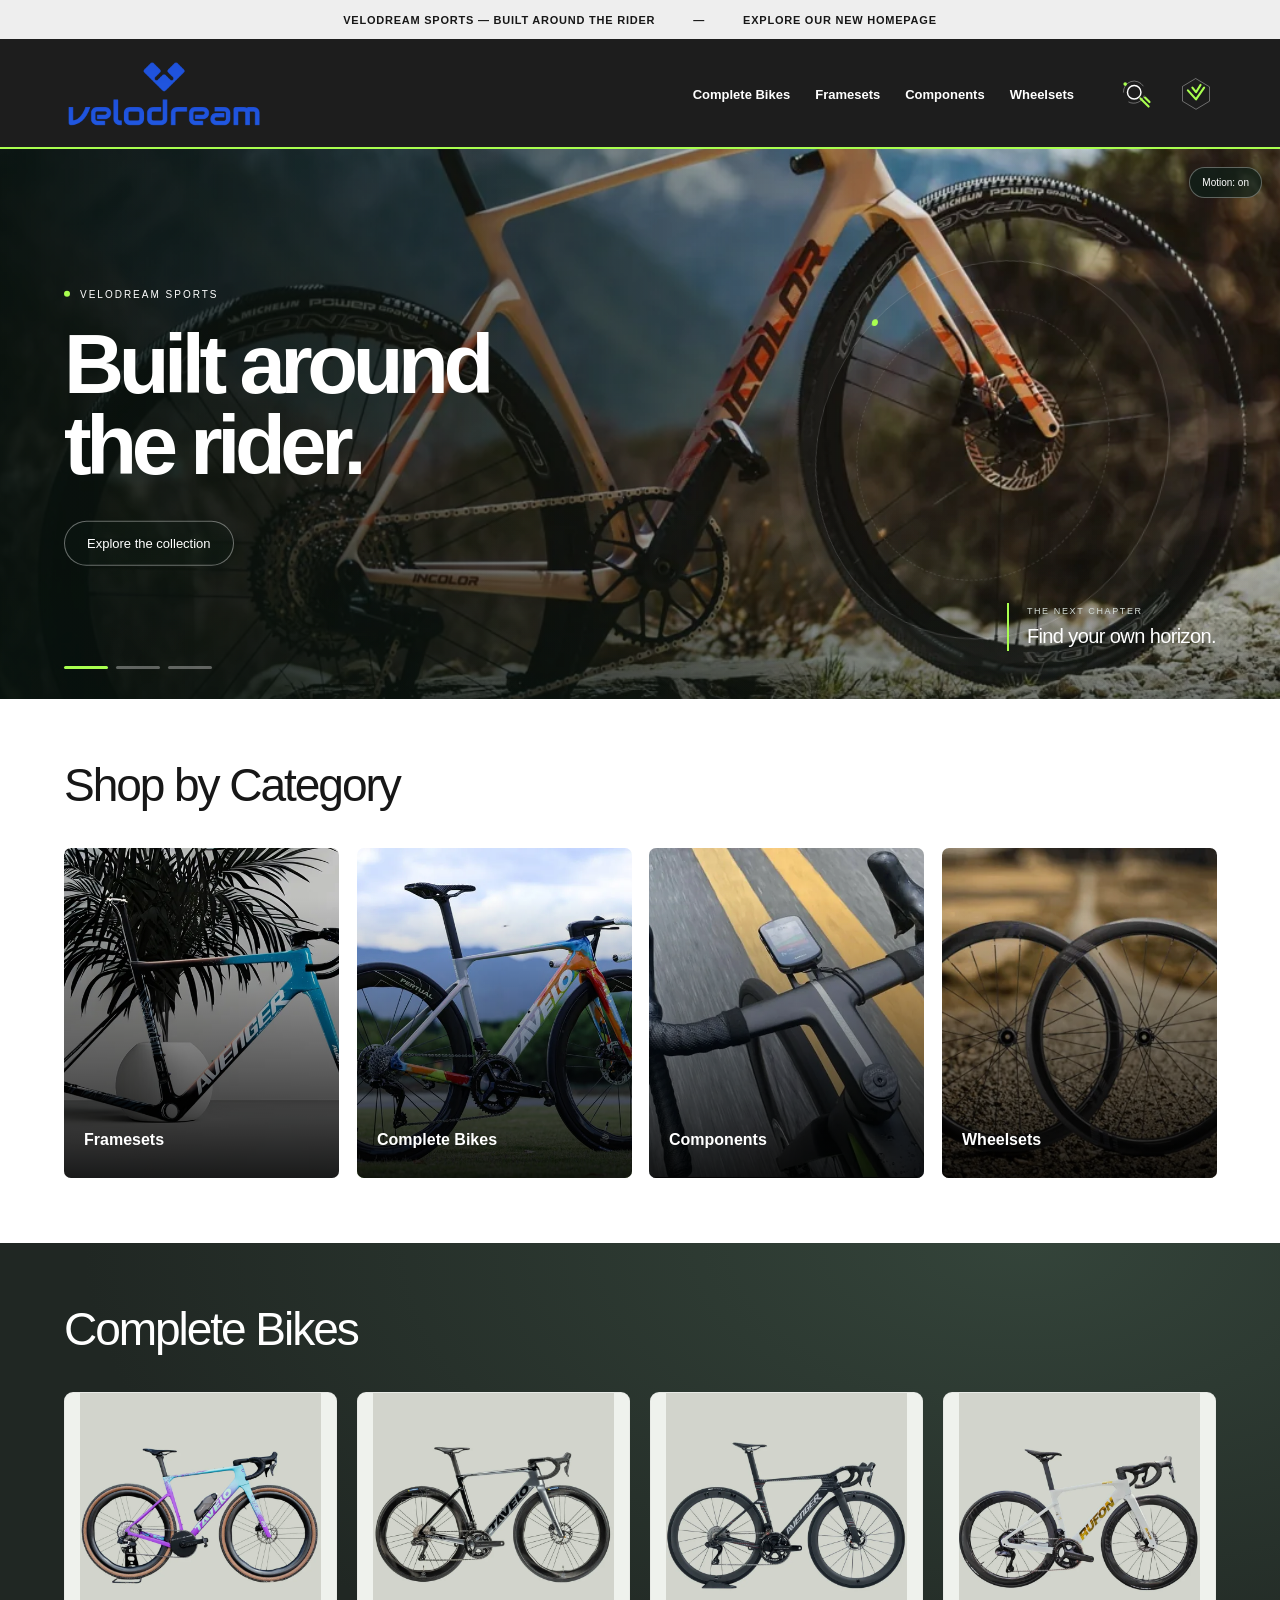
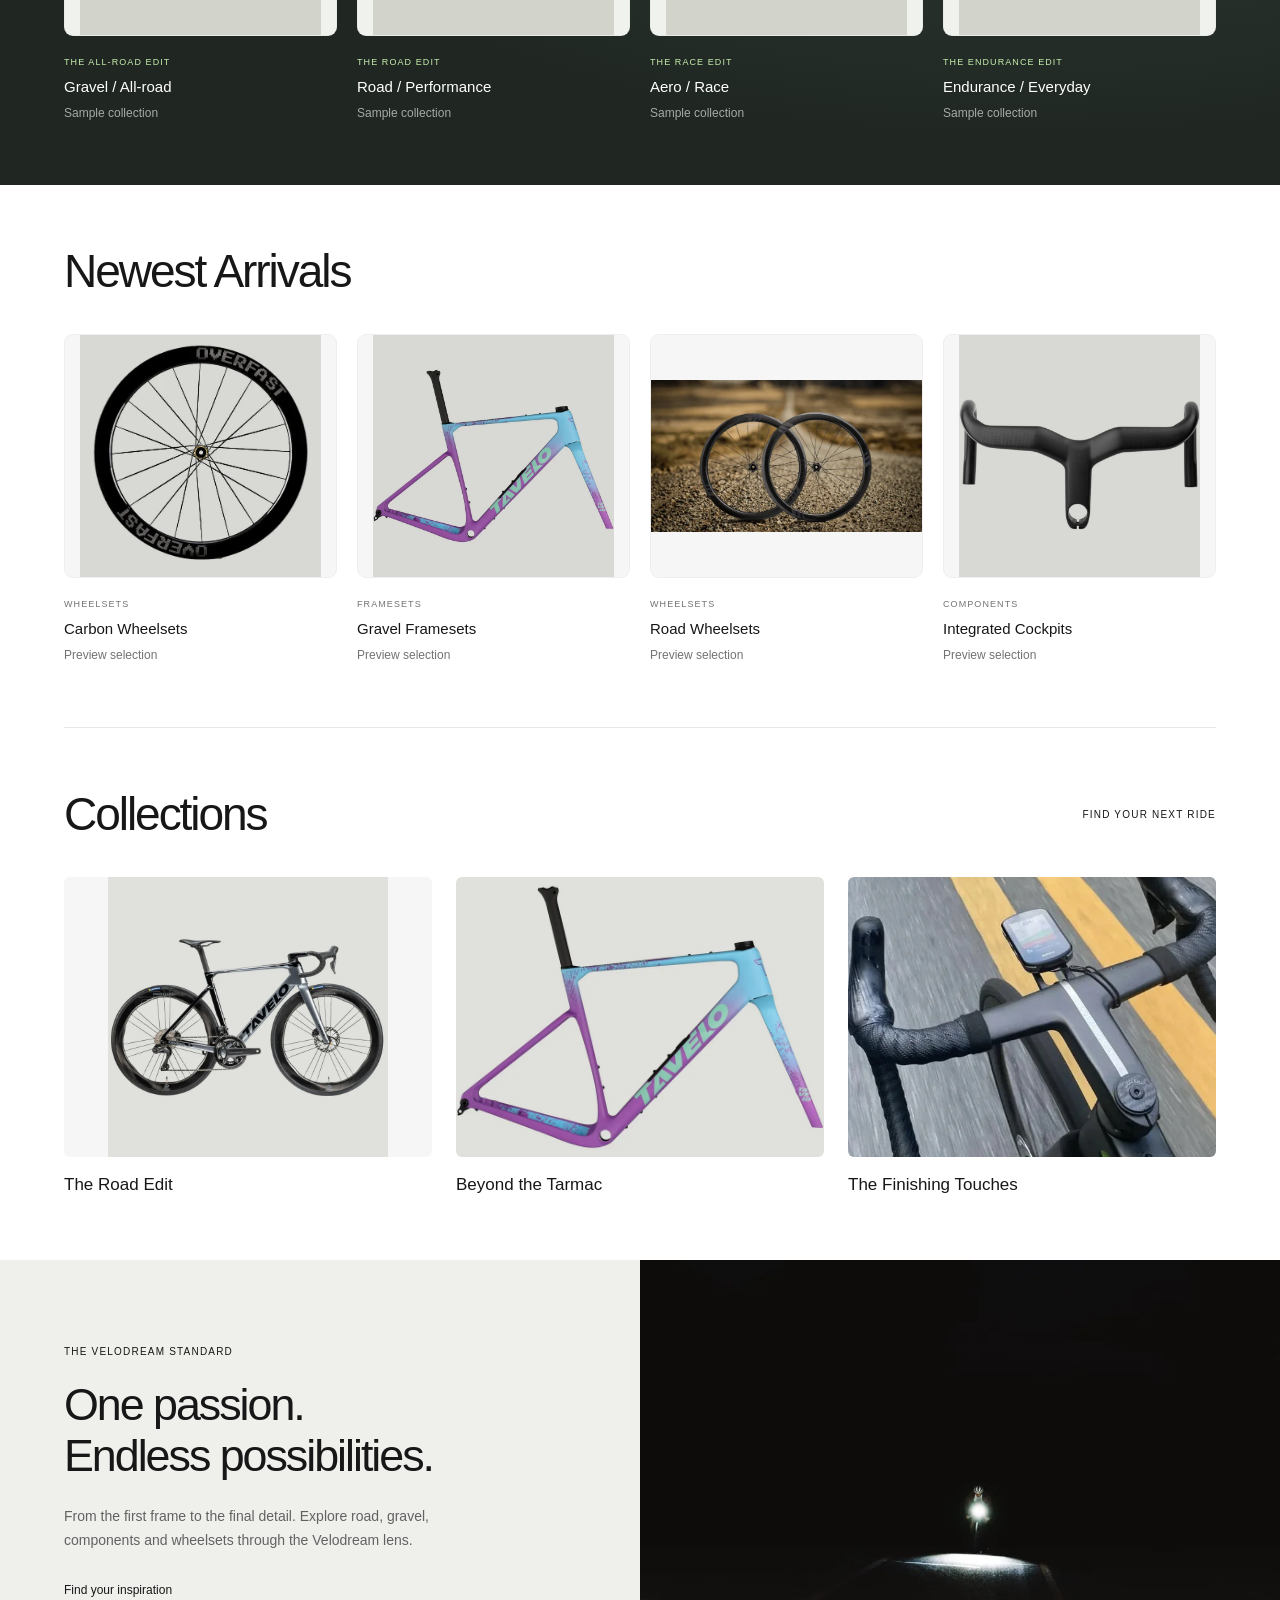
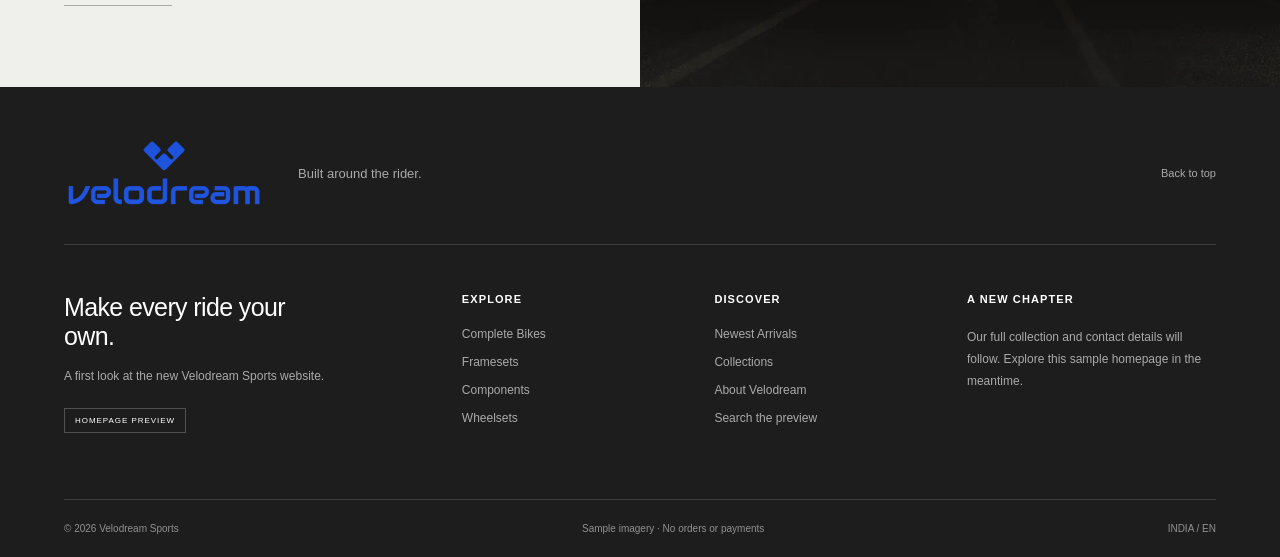
==== commit 741920df: "Refine homepage graphics and animated navigation Remove arrow controls and glyph icons. Add custom S" ====
--- a/index.html
+++ b/index.html
@@ -7,23 +7,23 @@
   <title>Velodream Sports | Built Around the Rider</title>
   <link rel="icon" href="logo.png" type="image/png">
   <link rel="stylesheet" href="styles.css">
-  <link rel="stylesheet" href="motion.css">
-  <script src="app.js" defer></script>
-  <script src="motion.js" defer></script>
+  <link rel="stylesheet" href="motion.css?v=3">
+  <script src="app.js?v=3" defer></script>
+  <script src="motion.js?v=3" defer></script>
 </head>
 <body>
   <a class="skip" href="#main">Skip to content</a>
   <div class="announcement"><span>VELODREAM SPORTS — BUILT AROUND THE RIDER</span><span aria-hidden="true">—</span><span>EXPLORE OUR NEW HOMEPAGE</span></div>
   <header class="header">
     <div class="header-inner">
-      <button class="icon mobile-menu" aria-label="Open menu" aria-expanded="false" aria-controls="mobile-nav"><svg viewBox="0 0 24 24"><path d="M3 6h18M3 12h18M3 18h18"/></svg></button>
+      <button class="icon mobile-menu" aria-label="Open menu" aria-expanded="false" aria-controls="mobile-nav"><svg class="menu-art" viewBox="0 0 40 40" aria-hidden="true"><path class="menu-ribbon top" d="M8 14H32"/><path class="menu-ribbon bottom" d="M8 26H32"/><circle class="menu-node" cx="30" cy="20" r="2"/></svg></button>
       <a class="brand" href="./" aria-label="Velodream Sports home"><img src="logo.png" width="590" height="206" alt="Velodream"></a>
       <nav class="desktop-nav" aria-label="Main navigation">
-        <a href="#complete-bikes">Complete Bikes <span>⌄</span></a><a href="#framesets">Framesets <span>⌄</span></a><a href="#components">Components <span>⌄</span></a><a href="#wheelsets">Wheelsets <span>⌄</span></a>
+        <a href="#complete-bikes">Complete Bikes </a><a href="#framesets">Framesets </a><a href="#components">Components </a><a href="#wheelsets">Wheelsets </a>
       </nav>
-      <div class="header-actions"><button class="icon" data-search aria-label="Search the preview"><svg viewBox="0 0 24 24"><circle cx="10.5" cy="10.5" r="7.5"/><path d="m16 16 5 5"/></svg></button><a class="icon about-icon" href="#about" aria-label="About Velodream"><svg viewBox="0 0 24 24"><circle cx="12" cy="12" r="9"/><path d="M12 11v6M12 7v1"/></svg></a></div>
+      <div class="header-actions"><button class="icon" data-search aria-label="Search the preview"><svg class="search-art" viewBox="0 0 40 40" aria-hidden="true"><path class="art-halo" d="M6 18A12 12 0 0 1 28 11M29 22A12 12 0 0 1 12 29"/><circle cx="18" cy="18" r="7.5"/><path class="art-accent" d="M25 25L34 34M30 24L35 29"/><circle class="art-spark" cx="8" cy="9" r="2"/></svg></button><a class="icon about-icon" href="#about" aria-label="About Velodream"><svg viewBox="0 0 40 40" aria-hidden="true"><path class="art-halo" d="M20 3L35 12V28L20 37L5 28V12Z"/><path class="art-accent" d="M11 16L20 26L29 13M16 13L20 18L25 10"/></svg></a></div>
     </div>
-    <nav id="mobile-nav" class="mobile-nav" hidden aria-label="Mobile navigation"><a href="#complete-bikes">Complete Bikes <span>↗</span></a><a href="#framesets">Framesets <span>↗</span></a><a href="#components">Components <span>↗</span></a><a href="#wheelsets">Wheelsets <span>↗</span></a><a href="#about">About Velodream <span>↗</span></a><small>Built around the rider.</small></nav>
+    <nav id="mobile-nav" class="mobile-nav" hidden inert aria-label="Mobile navigation"><div class="mobile-nav-inner"><span class="menu-eyebrow">FIND YOUR NEXT RIDE</span><a href="#complete-bikes"><img src="bike-2-optimized.webp" width="76" height="54" alt="" loading="lazy"><span>Complete Bikes<small>The complete ride</small></span><span class="menu-number">01</span></a><a href="#framesets"><img src="frame-detail-optimized.webp" width="76" height="54" alt="" loading="lazy"><span>Framesets<small>Start with possibility</small></span><span class="menu-number">02</span></a><a href="#components"><img src="components-optimized.webp" width="76" height="54" alt="" loading="lazy"><span>Components<small>Every detail matters</small></span><span class="menu-number">03</span></a><a href="#wheelsets"><img src="wheel-detail-optimized.webp" width="76" height="54" alt="" loading="lazy"><span>Wheelsets<small>Keep moving forward</small></span><span class="menu-number">04</span></a><a class="menu-about" href="#about">The Velodream story<span class="menu-number">05</span></a><small class="menu-signoff">Built around the rider.</small></div></nav>
   </header>
   <main id="main">
     <section class="hero" aria-label="Velodream inspiration">
@@ -31,41 +31,42 @@
       <div class="hero-orbit" aria-hidden="true"></div>
       <button class="motion-toggle" type="button" aria-label="Visual motion" aria-pressed="true" hidden>Motion: on</button>
       <div class="hero-caption"><span>THE NEXT CHAPTER</span><strong>Find your own horizon.</strong></div>
-      <a class="hero-link" href="#categories"><span>VELODREAM SPORTS</span><h1>Built around<br>the rider.</h1><span class="hero-cta">Explore the collection <b>↗</b></span></a>
+      <a class="hero-link" href="#categories"><span>VELODREAM SPORTS</span><h1>Built around<br>the rider.</h1><span class="hero-cta">Explore the collection </span></a>
       <div class="slider-dots" aria-label="Choose banner"><button aria-label="Show banner 1" aria-pressed="true" data-slide="0"></button><button aria-label="Show banner 2" aria-pressed="false" data-slide="1"></button><button aria-label="Show banner 3" aria-pressed="false" data-slide="2"></button></div>
     </section>
     <section class="section categories" id="categories">
-      <div class="section-heading"><h2>Shop by Category</h2><div class="arrows"><button class="arrow" data-scroll="categories-track:-1" aria-label="Previous categories">←</button><button class="arrow" data-scroll="categories-track:1" aria-label="Next categories">→</button></div></div>
+      <div class="section-heading"><h2>Shop by Category</h2></div>
       <div class="category-grid track" id="categories-track">
-        <a class="category" href="#framesets"><img src="frames-optimized.webp" alt="Carbon bicycle frameset" loading="lazy" width="600" height="600" decoding="async"><span>Framesets <b>↗</b></span></a>
-        <a class="category" href="#complete-bikes"><img src="bikes-optimized.webp" alt="Complete performance road bike" loading="lazy" width="937" height="600" decoding="async"><span>Complete Bikes <b>↗</b></span></a>
-        <a class="category" href="#components"><img src="components-optimized.webp" alt="Cycling cockpit and computer" loading="lazy" width="600" height="600" decoding="async"><span>Components <b>↗</b></span></a>
-        <a class="category" href="#wheelsets"><img src="wheels-optimized.webp" alt="Carbon wheelsets" loading="lazy" width="696" height="391" decoding="async"><span>Wheelsets <b>↗</b></span></a>
+        <a class="category" href="#framesets"><img src="frames-optimized.webp" alt="Carbon bicycle frameset" loading="lazy" width="600" height="600" decoding="async"><span>Framesets </span></a>
+        <a class="category" href="#complete-bikes"><img src="bikes-optimized.webp" alt="Complete performance road bike" loading="lazy" width="937" height="600" decoding="async"><span>Complete Bikes </span></a>
+        <a class="category" href="#components"><img src="components-optimized.webp" alt="Cycling cockpit and computer" loading="lazy" width="600" height="600" decoding="async"><span>Components </span></a>
+        <a class="category" href="#wheelsets"><img src="wheels-optimized.webp" alt="Carbon wheelsets" loading="lazy" width="696" height="391" decoding="async"><span>Wheelsets </span></a>
       </div>
     </section>
     <section class="feature-section" id="complete-bikes"><div class="section">
-      <div class="section-heading"><h2>Complete Bikes</h2><div class="arrows"><button class="arrow" data-scroll="bikes-track:-1" aria-label="Previous bikes">←</button><button class="arrow" data-scroll="bikes-track:1" aria-label="Next bikes">→</button></div></div>
+      <div class="section-heading"><h2>Complete Bikes</h2></div>
       <div class="products track" id="bikes-track">
-        <button class="product" data-product="Gravel / All-road" data-image="bike-1-optimized.webp"><span class="product-image"><img src="bike-1-optimized.webp" alt="Gravel bicycle" loading="lazy" width="800" height="800" decoding="async"><span class="view">Explore ↗</span></span><span class="product-kind">THE ALL-ROAD EDIT</span><h3>Gravel / All-road</h3><span class="product-note">Sample collection</span></button>
-        <button class="product" data-product="Road / Performance" data-image="bike-2-optimized.webp"><span class="product-image"><img src="bike-2-optimized.webp" alt="Performance road bicycle" loading="lazy" width="800" height="800" decoding="async"><span class="view">Explore ↗</span></span><span class="product-kind">THE ROAD EDIT</span><h3>Road / Performance</h3><span class="product-note">Sample collection</span></button>
-        <button class="product" data-product="Aero / Race" data-image="bike-3-optimized.webp"><span class="product-image"><img src="bike-3-optimized.webp" alt="Aero road bicycle" loading="lazy" width="800" height="800" decoding="async"><span class="view">Explore ↗</span></span><span class="product-kind">THE RACE EDIT</span><h3>Aero / Race</h3><span class="product-note">Sample collection</span></button>
-        <button class="product" data-product="Endurance / Everyday" data-image="bike-4-optimized.webp"><span class="product-image"><img src="bike-4-optimized.webp" alt="Endurance road bicycle" loading="lazy" width="800" height="800" decoding="async"><span class="view">Explore ↗</span></span><span class="product-kind">THE ENDURANCE EDIT</span><h3>Endurance / Everyday</h3><span class="product-note">Sample collection</span></button>
+        <button class="product" data-product="Gravel / All-road" data-image="bike-1-optimized.webp"><span class="product-image"><img src="bike-1-optimized.webp" alt="Gravel bicycle" loading="lazy" width="800" height="800" decoding="async"><span class="view">Explore</span></span><span class="product-kind">THE ALL-ROAD EDIT</span><h3>Gravel / All-road</h3><span class="product-note">Sample collection</span></button>
+        <button class="product" data-product="Road / Performance" data-image="bike-2-optimized.webp"><span class="product-image"><img src="bike-2-optimized.webp" alt="Performance road bicycle" loading="lazy" width="800" height="800" decoding="async"><span class="view">Explore</span></span><span class="product-kind">THE ROAD EDIT</span><h3>Road / Performance</h3><span class="product-note">Sample collection</span></button>
+        <button class="product" data-product="Aero / Race" data-image="bike-3-optimized.webp"><span class="product-image"><img src="bike-3-optimized.webp" alt="Aero road bicycle" loading="lazy" width="800" height="800" decoding="async"><span class="view">Explore</span></span><span class="product-kind">THE RACE EDIT</span><h3>Aero / Race</h3><span class="product-note">Sample collection</span></button>
+        <button class="product" data-product="Endurance / Everyday" data-image="bike-4-optimized.webp"><span class="product-image"><img src="bike-4-optimized.webp" alt="Endurance road bicycle" loading="lazy" width="800" height="800" decoding="async"><span class="view">Explore</span></span><span class="product-kind">THE ENDURANCE EDIT</span><h3>Endurance / Everyday</h3><span class="product-note">Sample collection</span></button>
       </div>
     </div></section>
     <section class="section" id="arrivals">
-      <div class="section-heading"><h2>Newest Arrivals</h2><div class="arrows"><button class="arrow" data-scroll="arrivals-track:-1" aria-label="Previous arrivals">←</button><button class="arrow" data-scroll="arrivals-track:1" aria-label="Next arrivals">→</button></div></div>
+      <div class="section-heading"><h2>Newest Arrivals</h2></div>
       <div class="products track" id="arrivals-track">
-        <button class="product" id="wheelsets" data-product="Carbon Wheelsets" data-image="wheel-detail-optimized.webp"><span class="product-image"><img src="wheel-detail-optimized.webp" alt="Deep section carbon wheels" loading="lazy" width="595" height="595" decoding="async"><span class="view">Explore ↗</span></span><span class="product-kind">WHEELSETS</span><h3>Carbon Wheelsets</h3><span class="product-note">Preview selection</span></button>
-        <button class="product" id="framesets" data-product="Gravel Framesets" data-image="frame-detail-optimized.webp"><span class="product-image"><img src="frame-detail-optimized.webp" alt="Carbon gravel frameset" loading="lazy" width="800" height="800" decoding="async"><span class="view">Explore ↗</span></span><span class="product-kind">FRAMESETS</span><h3>Gravel Framesets</h3><span class="product-note">Preview selection</span></button>
-        <button class="product" data-product="Road Wheelsets" data-image="wheels-optimized.webp"><span class="product-image"><img src="wheels-optimized.webp" alt="Pair of road wheels" loading="lazy" width="696" height="391" decoding="async"><span class="view">Explore ↗</span></span><span class="product-kind">WHEELSETS</span><h3>Road Wheelsets</h3><span class="product-note">Preview selection</span></button>
-        <button class="product" id="components" data-product="Integrated Cockpits" data-image="bar-optimized.webp"><span class="product-image"><img src="bar-optimized.webp" alt="Integrated carbon handlebar" loading="lazy" width="800" height="800" decoding="async"><span class="view">Explore ↗</span></span><span class="product-kind">COMPONENTS</span><h3>Integrated Cockpits</h3><span class="product-note">Preview selection</span></button>
+        <button class="product" id="wheelsets" data-product="Carbon Wheelsets" data-image="wheel-detail-optimized.webp"><span class="product-image"><img src="wheel-detail-optimized.webp" alt="Deep section carbon wheels" loading="lazy" width="595" height="595" decoding="async"><span class="view">Explore</span></span><span class="product-kind">WHEELSETS</span><h3>Carbon Wheelsets</h3><span class="product-note">Preview selection</span></button>
+        <button class="product" id="framesets" data-product="Gravel Framesets" data-image="frame-detail-optimized.webp"><span class="product-image"><img src="frame-detail-optimized.webp" alt="Carbon gravel frameset" loading="lazy" width="800" height="800" decoding="async"><span class="view">Explore</span></span><span class="product-kind">FRAMESETS</span><h3>Gravel Framesets</h3><span class="product-note">Preview selection</span></button>
+        <button class="product" data-product="Road Wheelsets" data-image="wheels-optimized.webp"><span class="product-image"><img src="wheels-optimized.webp" alt="Pair of road wheels" loading="lazy" width="696" height="391" decoding="async"><span class="view">Explore</span></span><span class="product-kind">WHEELSETS</span><h3>Road Wheelsets</h3><span class="product-note">Preview selection</span></button>
+        <button class="product" id="components" data-product="Integrated Cockpits" data-image="bar-optimized.webp"><span class="product-image"><img src="bar-optimized.webp" alt="Integrated carbon handlebar" loading="lazy" width="800" height="800" decoding="async"><span class="view">Explore</span></span><span class="product-kind">COMPONENTS</span><h3>Integrated Cockpits</h3><span class="product-note">Preview selection</span></button>
       </div>
     </section>
-    <section class="section collections" id="collections"><div class="section-heading"><h2>Collections</h2><span class="eyebrow">FIND YOUR NEXT RIDE</span></div><div class="collection-grid"><a href="#complete-bikes"><img src="bike-2-optimized.webp" alt="Road cycling collection" loading="lazy" width="800" height="800" decoding="async"><h3>The Road Edit <span>↗</span></h3></a><a href="#framesets"><img src="frame-detail-optimized.webp" alt="Gravel cycling collection" loading="lazy" width="800" height="800" decoding="async"><h3>Beyond the Tarmac <span>↗</span></h3></a><a href="#components"><img src="components-optimized.webp" alt="Cycling component collection" loading="lazy" width="600" height="600" decoding="async"><h3>The Finishing Touches <span>↗</span></h3></a></div></section>
-    <section class="story" id="about"><div><span class="eyebrow">THE VELODREAM STANDARD</span><h2>One passion.<br>Endless possibilities.</h2><p>From the first frame to the final detail. Explore road, gravel, components and wheelsets through the Velodream lens.</p><a class="text-link" href="#categories">Find your inspiration <span>↗</span></a></div><img src="hero-optimized.webp" alt="A rider on a quiet road after dark" loading="lazy" width="1000" height="667" decoding="async"></section>
+    <section class="section collections" id="collections"><div class="section-heading"><h2>Collections</h2><span class="eyebrow">FIND YOUR NEXT RIDE</span></div><div class="collection-grid"><a href="#complete-bikes"><img src="bike-2-optimized.webp" alt="Road cycling collection" loading="lazy" width="800" height="800" decoding="async"><h3>The Road Edit </h3></a><a href="#framesets"><img src="frame-detail-optimized.webp" alt="Gravel cycling collection" loading="lazy" width="800" height="800" decoding="async"><h3>Beyond the Tarmac </h3></a><a href="#components"><img src="components-optimized.webp" alt="Cycling component collection" loading="lazy" width="600" height="600" decoding="async"><h3>The Finishing Touches </h3></a></div></section>
+    <section class="story" id="about"><div><span class="eyebrow">THE VELODREAM STANDARD</span><h2>One passion.<br>Endless possibilities.</h2><p>From the first frame to the final detail. Explore road, gravel, components and wheelsets through the Velodream lens.</p><a class="text-link" href="#categories">Find your inspiration </a></div><img src="hero-optimized.webp" alt="A rider on a quiet road after dark" loading="lazy" width="1000" height="667" decoding="async"></section>
   </main>
-  <footer><div class="footer-top"><a class="brand" href="./"><img src="logo.png" width="590" height="206" alt="Velodream"></a><p>Built around the rider.</p><a href="#main" class="back-top">Back to top ↑</a></div><div class="footer-grid"><div class="footer-about"><h2>Make every ride your own.</h2><p>A first look at the new Velodream Sports website.</p><span class="preview-pill">HOMEPAGE PREVIEW</span></div><div><h3>Explore</h3><a href="#complete-bikes">Complete Bikes</a><a href="#framesets">Framesets</a><a href="#components">Components</a><a href="#wheelsets">Wheelsets</a></div><div><h3>Discover</h3><a href="#arrivals">Newest Arrivals</a><a href="#collections">Collections</a><a href="#about">About Velodream</a><button class="footer-search" data-search>Search the preview</button></div><div><h3>A new chapter</h3><p>Our full collection and contact details will follow. Explore this sample homepage in the meantime.</p></div></div><div class="footer-bottom"><span>© <span id="year">2026</span> Velodream Sports</span><span>Sample imagery · No orders or payments</span><span>INDIA / EN</span></div></footer>
-  <dialog id="product-dialog"><button class="dialog-close icon" aria-label="Close details">×</button><img id="detail-image" alt=""><div class="dialog-copy"><span class="eyebrow">VELODREAM / COLLECTION PREVIEW</span><h2 id="detail-title"></h2><p>This is a sample selection for our new homepage. Final products, specifications and availability will be added later.</p><button class="solid-button dialog-dismiss">Continue exploring ↗</button></div></dialog>
-  <dialog id="search-dialog"><div class="search-heading"><h2>What are you looking for?</h2><button class="dialog-close icon" aria-label="Close search">×</button></div><label for="search-input">Search bikes, framesets or components</label><input id="search-input" type="search" placeholder="Try “gravel” or “wheels”…" autocomplete="off"><div id="search-results" aria-live="polite"></div></dialog>
+  <footer><div class="footer-top"><a class="brand" href="./"><img src="logo.png" width="590" height="206" alt="Velodream"></a><p>Built around the rider.</p><a href="#main" class="back-top">Back to top</a></div><div class="footer-grid"><div class="footer-about"><h2>Make every ride your own.</h2><p>A first look at the new Velodream Sports website.</p><span class="preview-pill">HOMEPAGE PREVIEW</span></div><div><h3>Explore</h3><a href="#complete-bikes">Complete Bikes</a><a href="#framesets">Framesets</a><a href="#components">Components</a><a href="#wheelsets">Wheelsets</a></div><div><h3>Discover</h3><a href="#arrivals">Newest Arrivals</a><a href="#collections">Collections</a><a href="#about">About Velodream</a><button class="footer-search" data-search>Search the preview</button></div><div><h3>A new chapter</h3><p>Our full collection and contact details will follow. Explore this sample homepage in the meantime.</p></div></div><div class="footer-bottom"><span>© <span id="year">2026</span> Velodream Sports</span><span>Sample imagery · No orders or payments</span><span>INDIA / EN</span></div></footer>
+  <dialog id="product-dialog" aria-labelledby="detail-title"><button class="dialog-close icon" aria-label="Close details"><svg class="close-art" viewBox="0 0 40 40" aria-hidden="true"><path class="art-halo" d="M6 15V6H15M25 34H34V25"/><path d="M13 13L27 27M27 13L13 27"/></svg></button><img id="detail-image" alt=""><div class="dialog-copy"><span class="eyebrow">VELODREAM / COLLECTION PREVIEW</span><h2 id="detail-title"></h2><p>This is a sample selection for our new homepage. Final products, specifications and availability will be added later.</p><button class="solid-button dialog-dismiss">Continue exploring</button></div></dialog>
+  <dialog id="search-dialog" aria-label="Search the collection"><div class="search-heading"><h2>What are you looking for?</h2><button class="dialog-close icon" aria-label="Close search"><svg class="close-art" viewBox="0 0 40 40" aria-hidden="true"><path class="art-halo" d="M6 15V6H15M25 34H34V25"/><path d="M13 13L27 27M27 13L13 27"/></svg></button></div><label for="search-input">Search bikes, framesets or components</label><input id="search-input" type="search" placeholder="Try “gravel” or “wheels”…" autocomplete="off"><div id="search-results" aria-live="polite"></div></dialog>
 </body>
 </html>
+
--- a/motion.css
+++ b/motion.css
@@ -22,6 +22,42 @@
 .slider-dots{left:5%;transform:none;bottom:19px}
 .slider-dots button{width:40px}
 .slider-dots button[aria-pressed=true]:after{background:var(--accent)}
+.hero .slide{transition:opacity 1.8s ease;transform:scale(1.045)}
+.hero .slide.active{animation:banner-drift 9.8s ease-out both;animation-play-state:paused}
+.hero.is-playing .slide.active{animation-play-state:running}
+@keyframes banner-drift{from{transform:scale(1.045)}to{transform:scale(1)}}
+.slider-dots{gap:8px}
+.slider-dots button{width:44px;position:relative}
+.slider-dots button:after{height:3px;border-radius:4px}
+.hero-cta{gap:0}
+.icon{width:40px;height:40px;padding:0}
+.icon svg{width:36px;height:36px;stroke-width:1.6;stroke-linecap:round;stroke-linejoin:round;fill:none}
+.icon .art-halo{stroke:currentColor;opacity:.4;stroke-width:1}
+.icon .art-accent{stroke:#a9ff4f;stroke-width:2.4}
+.icon .art-spark,.icon .menu-node{fill:#a9ff4f;stroke:none}
+.menu-ribbon{transform-origin:20px 20px;transition:transform .45s var(--ease-out),stroke .45s;stroke-width:2}
+.menu-ribbon.top{transform-origin:20px 14px}
+.menu-ribbon.bottom{stroke:#a9ff4f;transform-origin:20px 26px;transform:scaleX(.7)}
+.menu-node{transition:opacity .2s}
+.mobile-menu[aria-expanded=true] .top{transform:translateY(6px) rotate(45deg)}
+.mobile-menu[aria-expanded=true] .bottom{transform:translateY(-6px) rotate(-45deg)}
+.mobile-menu[aria-expanded=true] .menu-node{opacity:0}
+.dialog-close{width:42px;height:42px;border-radius:50%}
+.dialog-close .art-halo{stroke:#2455dc;opacity:.65}
+.header-actions{align-items:center}
+.mobile-nav{padding:0;overflow:hidden;max-height:calc(100dvh - 88px);overscroll-behavior:contain;background:linear-gradient(135deg,#252e28,#171b19);border-top:0}
+.mobile-nav-inner{padding:25px 6% 26px;border-top:1px solid #ffffff18;max-height:calc(100dvh - 88px);overflow-y:auto}
+.menu-eyebrow{display:block;color:#acc799;font-size:8px;letter-spacing:.2em;padding-bottom:16px}
+.mobile-nav a{align-items:center;justify-content:flex-start;gap:17px;font-size:16px;font-weight:500;padding:12px 0;border-color:#ffffff12}
+.mobile-nav a img{width:76px;height:54px;object-fit:cover;border-radius:7px;background:#e8ebe6}
+.mobile-nav a small{margin-top:6px;font-size:10px;font-weight:400;color:#a2ada5;letter-spacing:.01em}
+.mobile-nav .menu-number{margin-left:auto;color:#778579;font-size:10px;font-weight:400;letter-spacing:.1em}
+.mobile-nav .menu-about{font-size:13px;padding:22px 0}
+.mobile-nav .menu-signoff{font-size:9px;color:#a2ada5;margin-top:20px;letter-spacing:.08em}
+.mobile-nav.is-open a{animation:menu-item-in .6s var(--ease-out) backwards}
+.mobile-nav.is-open a:nth-of-type(2){animation-delay:.05s}.mobile-nav.is-open a:nth-of-type(3){animation-delay:.1s}.mobile-nav.is-open a:nth-of-type(4){animation-delay:.15s}.mobile-nav.is-open a:nth-of-type(5){animation-delay:.2s}
+@keyframes menu-item-in{from{opacity:0;translate:0 14px}to{opacity:1;translate:0 0}}
+@supports(animation-timeline:view()){@media(prefers-reduced-motion:no-preference){html:not([data-motion="off"]) .story>img{animation:story-depth linear both;animation-timeline:view();animation-range:entry 0% exit 100%}@keyframes story-depth{from{scale:1.08;object-position:50% 40%}to{scale:1;object-position:50% 60%}}}}
 .section-heading h2{position:relative}
 .category,.product-image,.collection-grid a{transform:perspective(900px) rotateX(var(--tilt-x,0deg)) rotateY(var(--tilt-y,0deg));transition:transform .45s var(--ease-out),box-shadow .45s var(--ease-out)}
 .product-image{border-radius:9px;border:1px solid #00000008}
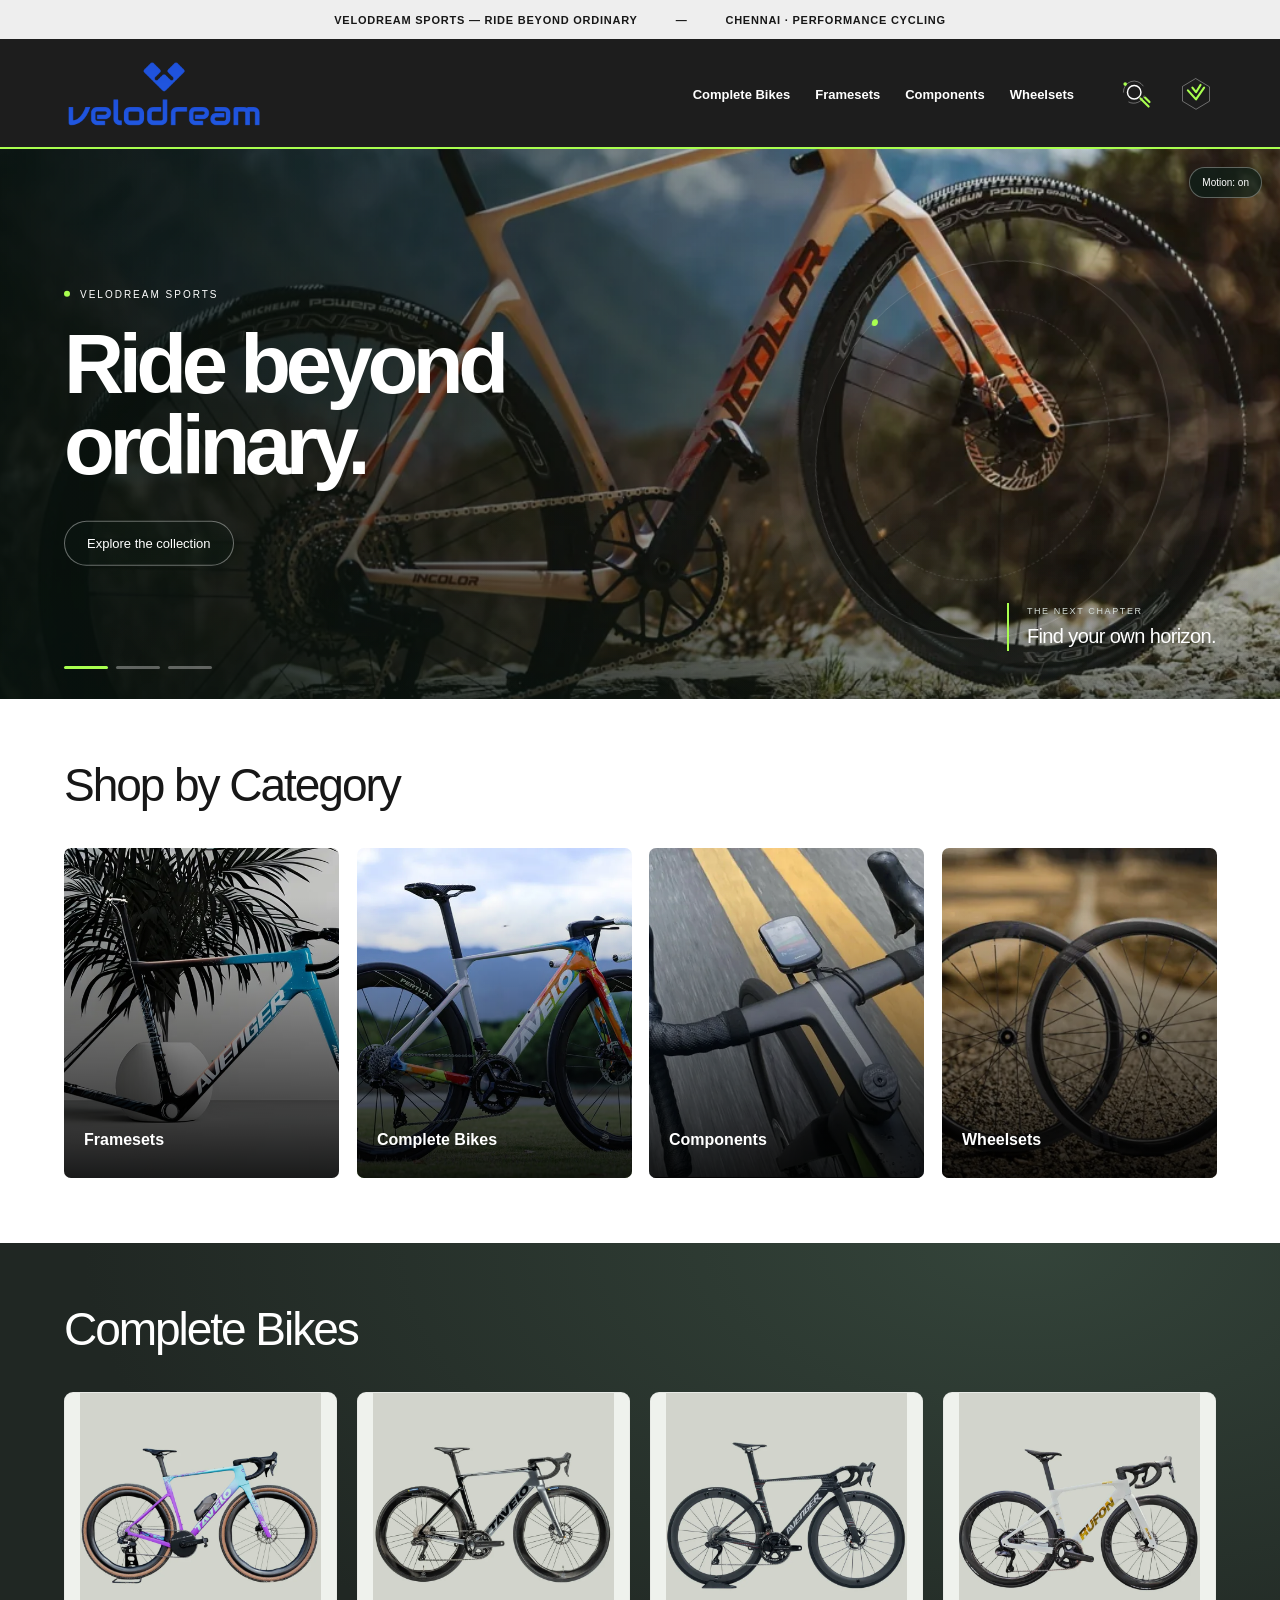
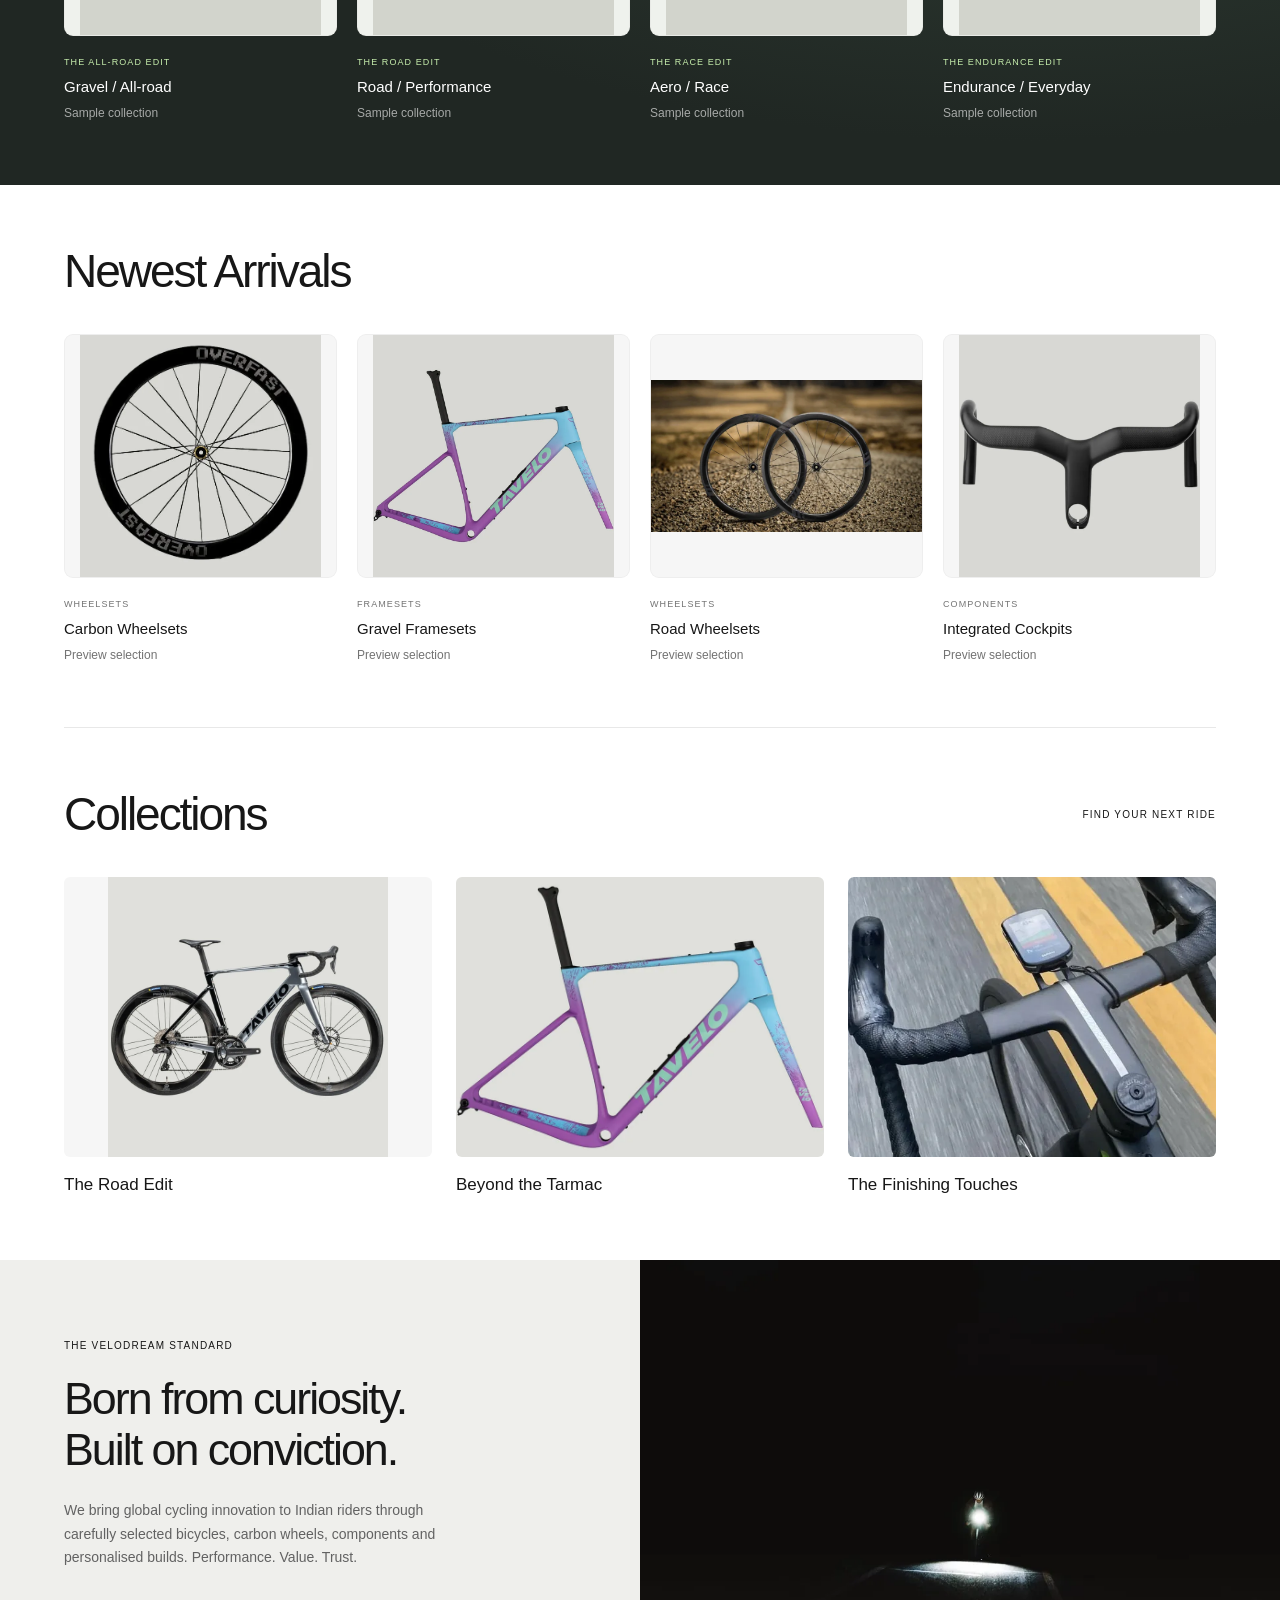
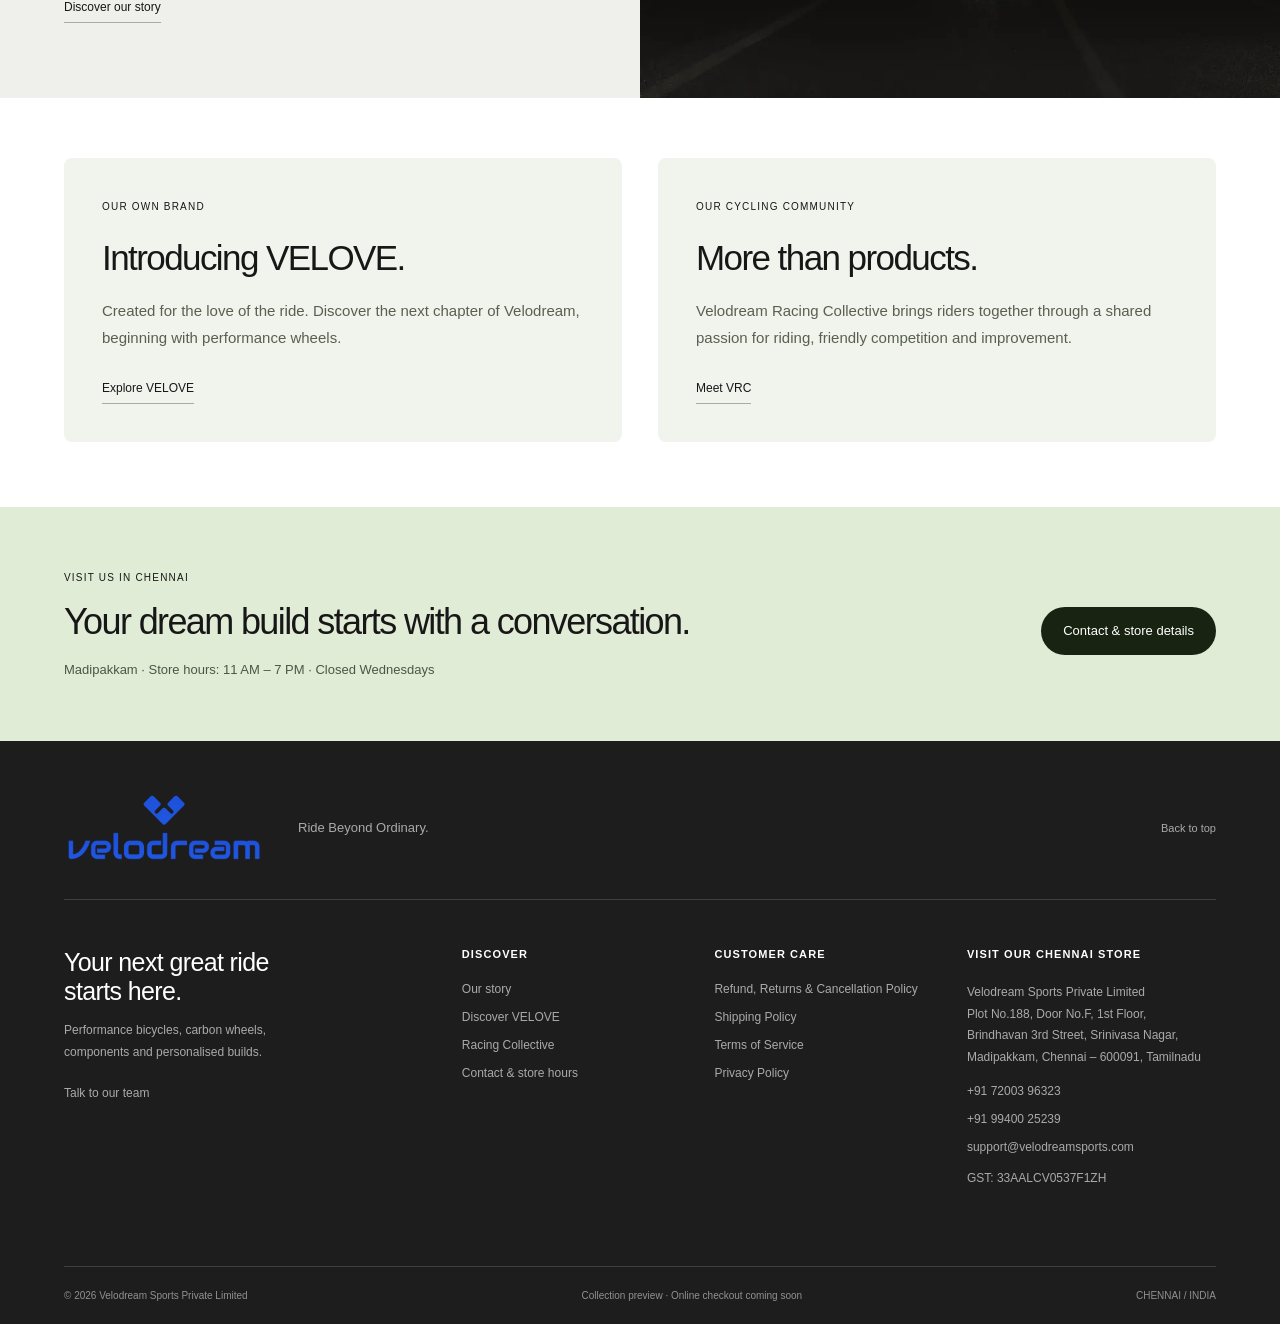
==== commit 8ac8eea9: "Add company story, store contact details and customer policies" ====
--- a/index.html
+++ b/index.html
@@ -3,17 +3,18 @@
 <head>
   <meta charset="utf-8">
   <meta name="viewport" content="width=device-width,initial-scale=1">
-  <meta name="description" content="Explore the Velodream Sports homepage preview. Bikes, framesets, components and wheelsets, built around the rider.">
-  <title>Velodream Sports | Built Around the Rider</title>
+  <meta name="description" content="Performance bicycles, carbon wheelsets, framesets and custom bike builds. Discover Velodream Sports and visit our Chennai store.">
+  <title>Velodream Sports | Ride Beyond Ordinary</title>
   <link rel="icon" href="logo.png" type="image/png">
   <link rel="stylesheet" href="styles.css">
   <link rel="stylesheet" href="motion.css?v=3">
-  <script src="app.js?v=3" defer></script>
+  <script src="app.js?v=4" defer></script>
   <script src="motion.js?v=3" defer></script>
+  <link rel="stylesheet" href="content.css?v=4">
 </head>
 <body>
   <a class="skip" href="#main">Skip to content</a>
-  <div class="announcement"><span>VELODREAM SPORTS — BUILT AROUND THE RIDER</span><span aria-hidden="true">—</span><span>EXPLORE OUR NEW HOMEPAGE</span></div>
+  <div class="announcement"><span>VELODREAM SPORTS — RIDE BEYOND ORDINARY</span><span aria-hidden="true">—</span><span>CHENNAI · PERFORMANCE CYCLING</span></div>
   <header class="header">
     <div class="header-inner">
       <button class="icon mobile-menu" aria-label="Open menu" aria-expanded="false" aria-controls="mobile-nav"><svg class="menu-art" viewBox="0 0 40 40" aria-hidden="true"><path class="menu-ribbon top" d="M8 14H32"/><path class="menu-ribbon bottom" d="M8 26H32"/><circle class="menu-node" cx="30" cy="20" r="2"/></svg></button>
@@ -31,7 +32,7 @@
       <div class="hero-orbit" aria-hidden="true"></div>
       <button class="motion-toggle" type="button" aria-label="Visual motion" aria-pressed="true" hidden>Motion: on</button>
       <div class="hero-caption"><span>THE NEXT CHAPTER</span><strong>Find your own horizon.</strong></div>
-      <a class="hero-link" href="#categories"><span>VELODREAM SPORTS</span><h1>Built around<br>the rider.</h1><span class="hero-cta">Explore the collection </span></a>
+      <a class="hero-link" href="#categories"><span>VELODREAM SPORTS</span><h1>Ride beyond<br>ordinary.</h1><span class="hero-cta">Explore the collection </span></a>
       <div class="slider-dots" aria-label="Choose banner"><button aria-label="Show banner 1" aria-pressed="true" data-slide="0"></button><button aria-label="Show banner 2" aria-pressed="false" data-slide="1"></button><button aria-label="Show banner 3" aria-pressed="false" data-slide="2"></button></div>
     </section>
     <section class="section categories" id="categories">
@@ -62,9 +63,9 @@
       </div>
     </section>
     <section class="section collections" id="collections"><div class="section-heading"><h2>Collections</h2><span class="eyebrow">FIND YOUR NEXT RIDE</span></div><div class="collection-grid"><a href="#complete-bikes"><img src="bike-2-optimized.webp" alt="Road cycling collection" loading="lazy" width="800" height="800" decoding="async"><h3>The Road Edit </h3></a><a href="#framesets"><img src="frame-detail-optimized.webp" alt="Gravel cycling collection" loading="lazy" width="800" height="800" decoding="async"><h3>Beyond the Tarmac </h3></a><a href="#components"><img src="components-optimized.webp" alt="Cycling component collection" loading="lazy" width="600" height="600" decoding="async"><h3>The Finishing Touches </h3></a></div></section>
-    <section class="story" id="about"><div><span class="eyebrow">THE VELODREAM STANDARD</span><h2>One passion.<br>Endless possibilities.</h2><p>From the first frame to the final detail. Explore road, gravel, components and wheelsets through the Velodream lens.</p><a class="text-link" href="#categories">Find your inspiration </a></div><img src="hero-optimized.webp" alt="A rider on a quiet road after dark" loading="lazy" width="1000" height="667" decoding="async"></section>
-  </main>
-  <footer><div class="footer-top"><a class="brand" href="./"><img src="logo.png" width="590" height="206" alt="Velodream"></a><p>Built around the rider.</p><a href="#main" class="back-top">Back to top</a></div><div class="footer-grid"><div class="footer-about"><h2>Make every ride your own.</h2><p>A first look at the new Velodream Sports website.</p><span class="preview-pill">HOMEPAGE PREVIEW</span></div><div><h3>Explore</h3><a href="#complete-bikes">Complete Bikes</a><a href="#framesets">Framesets</a><a href="#components">Components</a><a href="#wheelsets">Wheelsets</a></div><div><h3>Discover</h3><a href="#arrivals">Newest Arrivals</a><a href="#collections">Collections</a><a href="#about">About Velodream</a><button class="footer-search" data-search>Search the preview</button></div><div><h3>A new chapter</h3><p>Our full collection and contact details will follow. Explore this sample homepage in the meantime.</p></div></div><div class="footer-bottom"><span>© <span id="year">2026</span> Velodream Sports</span><span>Sample imagery · No orders or payments</span><span>INDIA / EN</span></div></footer>
+    <section class="story" id="about"><div><span class="eyebrow">THE VELODREAM STANDARD</span><h2>Born from curiosity.<br>Built on conviction.</h2><p>We bring global cycling innovation to Indian riders through carefully selected bicycles, carbon wheels, components and personalised builds. Performance. Value. Trust.</p><a class="text-link" href="about.html">Discover our story</a></div><img src="hero-optimized.webp" alt="A rider on a quiet road after dark" loading="lazy" width="1000" height="667" decoding="async"></section>
+  <section class="brand-chapters section"><a href="about.html#velove"><span class="eyebrow">OUR OWN BRAND</span><h2>Introducing VELOVE.</h2><p>Created for the love of the ride. Discover the next chapter of Velodream, beginning with performance wheels.</p><span class="text-link">Explore VELOVE</span></a><a href="about.html#vrc"><span class="eyebrow">OUR CYCLING COMMUNITY</span><h2>More than products.</h2><p>Velodream Racing Collective brings riders together through a shared passion for riding, friendly competition and improvement.</p><span class="text-link">Meet VRC</span></a></section><section class="visit-strip"><div><span class="eyebrow">VISIT US IN CHENNAI</span><h2>Your dream build starts with a conversation.</h2><p>Madipakkam · Store hours: 11 AM – 7 PM · Closed Wednesdays</p></div><a class="contact-cta" href="contact.html">Contact &amp; store details</a></section></main>
+  <footer><div class="footer-top"><a class="brand" href="./"><img src="logo.png" width="590" height="206" alt="Velodream"></a><p>Ride Beyond Ordinary.</p><a href="#main" class="back-top">Back to top</a></div><div class="footer-grid"><div class="footer-about"><h2>Your next great ride starts here.</h2><p>Performance bicycles, carbon wheels, components and personalised builds.</p><a href="contact.html">Talk to our team</a></div><div><h3>Discover</h3><a href="about.html">Our story</a><a href="about.html#velove">Discover VELOVE</a><a href="about.html#vrc">Racing Collective</a><a href="contact.html">Contact &amp; store hours</a></div><div><h3>Customer care</h3><a href="returns.html">Refund, Returns &amp; Cancellation Policy</a><a href="shipping.html">Shipping Policy</a><a href="terms.html">Terms of Service</a><a href="privacy.html">Privacy Policy</a></div><div><h3>Visit our Chennai store</h3><p>Velodream Sports Private Limited<br>Plot No.188, Door No.F, 1st Floor,<br>Brindhavan 3rd Street, Srinivasa Nagar,<br>Madipakkam, Chennai – 600091, Tamilnadu</p><a href="tel:+917200396323">+91 72003 96323</a><a href="tel:+919940025239">+91 99400 25239</a><a href="mailto:support@velodreamsports.com">support@velodreamsports.com</a><p>GST: 33AALCV0537F1ZH</p></div></div><div class="footer-bottom"><span>© <span id="year">2026</span> Velodream Sports Private Limited</span><span>Collection preview · Online checkout coming soon</span><span>CHENNAI / INDIA</span></div></footer>
   <dialog id="product-dialog" aria-labelledby="detail-title"><button class="dialog-close icon" aria-label="Close details"><svg class="close-art" viewBox="0 0 40 40" aria-hidden="true"><path class="art-halo" d="M6 15V6H15M25 34H34V25"/><path d="M13 13L27 27M27 13L13 27"/></svg></button><img id="detail-image" alt=""><div class="dialog-copy"><span class="eyebrow">VELODREAM / COLLECTION PREVIEW</span><h2 id="detail-title"></h2><p>This is a sample selection for our new homepage. Final products, specifications and availability will be added later.</p><button class="solid-button dialog-dismiss">Continue exploring</button></div></dialog>
   <dialog id="search-dialog" aria-label="Search the collection"><div class="search-heading"><h2>What are you looking for?</h2><button class="dialog-close icon" aria-label="Close search"><svg class="close-art" viewBox="0 0 40 40" aria-hidden="true"><path class="art-halo" d="M6 15V6H15M25 34H34V25"/><path d="M13 13L27 27M27 13L13 27"/></svg></button></div><label for="search-input">Search bikes, framesets or components</label><input id="search-input" type="search" placeholder="Try “gravel” or “wheels”…" autocomplete="off"><div id="search-results" aria-live="polite"></div></dialog>
 </body>
--- a/content.css
+++ b/content.css
@@ -0,0 +1,2 @@
+.footer-grid>div{min-width:0}.footer-grid a{overflow-wrap:anywhere}.footer-grid>div:last-child p{margin-bottom:16px}.content-nav{display:flex;gap:28px;font-size:13px}.content-nav a:hover{color:#a9ff4f}.page-intro{padding:75px 5%;background:#edf0e8;border-bottom:1px solid #d9dfd1}.page-intro h1{font-size:clamp(36px,5vw,74px);font-weight:500;letter-spacing:-.05em;max-width:1000px;line-height:1.06;margin:24px 0}.page-intro p{font-size:17px;line-height:1.7;max-width:680px;color:#4c5547}.reading-layout{width:90%;max-width:1280px;margin:60px auto 90px;display:grid;grid-template-columns:260px minmax(0,740px);gap:80px}.contents{font-size:13px;align-self:start}.contents summary{font-weight:700;margin-bottom:22px;cursor:pointer}.contents a{display:block;padding:10px 0;border-bottom:1px solid #e3e5df;line-height:1.5;color:#4a5145}.contents a:hover{color:#111;text-decoration:underline}.prose{min-width:0;font-size:16px;line-height:1.8;color:#464c42;overflow-wrap:anywhere}.prose p{margin-bottom:16px}.prose h2{color:#172011;font-size:29px;margin:45px 0 20px;scroll-margin-top:25px;line-height:1.25}.prose h2:first-child{margin-top:0}.prose h3{font-size:20px;color:#172011;margin:28px 0 12px}.prose a{text-decoration:underline;text-underline-offset:4px}.updated{font-size:13px;color:#68715e}.story-photo{width:100%;height:200px;object-fit:cover;margin-bottom:25px;border-radius:8px}.contact-grid{width:90%;max-width:1280px;margin:60px auto 90px;display:grid;grid-template-columns:1fr 1fr;gap:25px}.contact-card{padding:40px;background:#f5f6f2;border:1px solid #e2e7da;border-radius:10px;min-width:0}.contact-card h2{font-size:30px;margin:22px 0}.contact-card address{font-style:normal;line-height:1.9;color:#4c5547}.contact-card>a:not(.contact-cta){display:block;margin:20px 0;text-decoration:underline;overflow-wrap:anywhere}.gst{font-size:12px;margin-top:20px;color:#68715e}.hours{grid-column:1/-1;display:grid;grid-template-columns:1fr 1fr;gap:20px 40px}.hours>.eyebrow,.hours>h2,.hours>p{grid-column:1/-1}.hours h2{margin:0}.hours h3{font-size:16px;margin-bottom:12px}.hours p{line-height:1.8;color:#4c5547}.contact-cta{display:inline-block;padding:15px 22px;background:#a9ff4f;color:#172011;border-radius:30px;font-size:13px;text-decoration:none!important;line-height:1.4;margin-top:15px}.contact-cta:hover{background:#c3ff8a}.brand-chapters{display:grid;grid-template-columns:1fr 1fr;gap:36px}.brand-chapters>a{padding:38px;background:#f1f3ed;border-radius:8px}.brand-chapters h2{font-size:35px;margin:24px 0 18px}.brand-chapters p{font-size:15px;line-height:1.8;color:#58614f}.visit-strip{background:#e1ecd6;padding:60px 5%;display:flex;align-items:center;gap:40px;justify-content:space-between}.visit-strip h2{font-size:36px;max-width:700px;margin:16px 0}.visit-strip p{line-height:1.8;font-size:13px;color:#4c5547}.visit-strip .contact-cta{white-space:nowrap;background:#192312;color:white}.content-header{position:relative}
+@media(max-width:760px){.content-header .header-inner{height:auto;min-height:100px;flex-wrap:wrap;justify-content:center;gap:22px}.content-header .header-inner .brand{position:static;transform:none;width:165px}.content-nav{width:100%;justify-content:center;gap:25px;font-size:12px}.page-intro{padding:42px 6%}.page-intro p{font-size:15px}.reading-layout{display:block;margin:30px auto 55px;width:88%}.contents{margin-bottom:36px}.contents details{border:1px solid #ddd;padding:20px;border-radius:8px}.contents .story-photo{height:190px}.prose{font-size:15px}.prose h2{font-size:26px}.contact-grid{grid-template-columns:1fr;margin:30px auto 50px}.contact-card{padding:28px}.contact-card h2{font-size:28px}.hours{display:block}.hours>div{margin-top:25px}.hours>p{margin-top:22px}.hours h2{margin-top:22px}.brand-chapters{grid-template-columns:1fr;gap:20px}.brand-chapters>a{padding:28px}.brand-chapters h2{font-size:30px}.visit-strip{display:block;padding:40px 6%}.visit-strip h2{font-size:30px}}
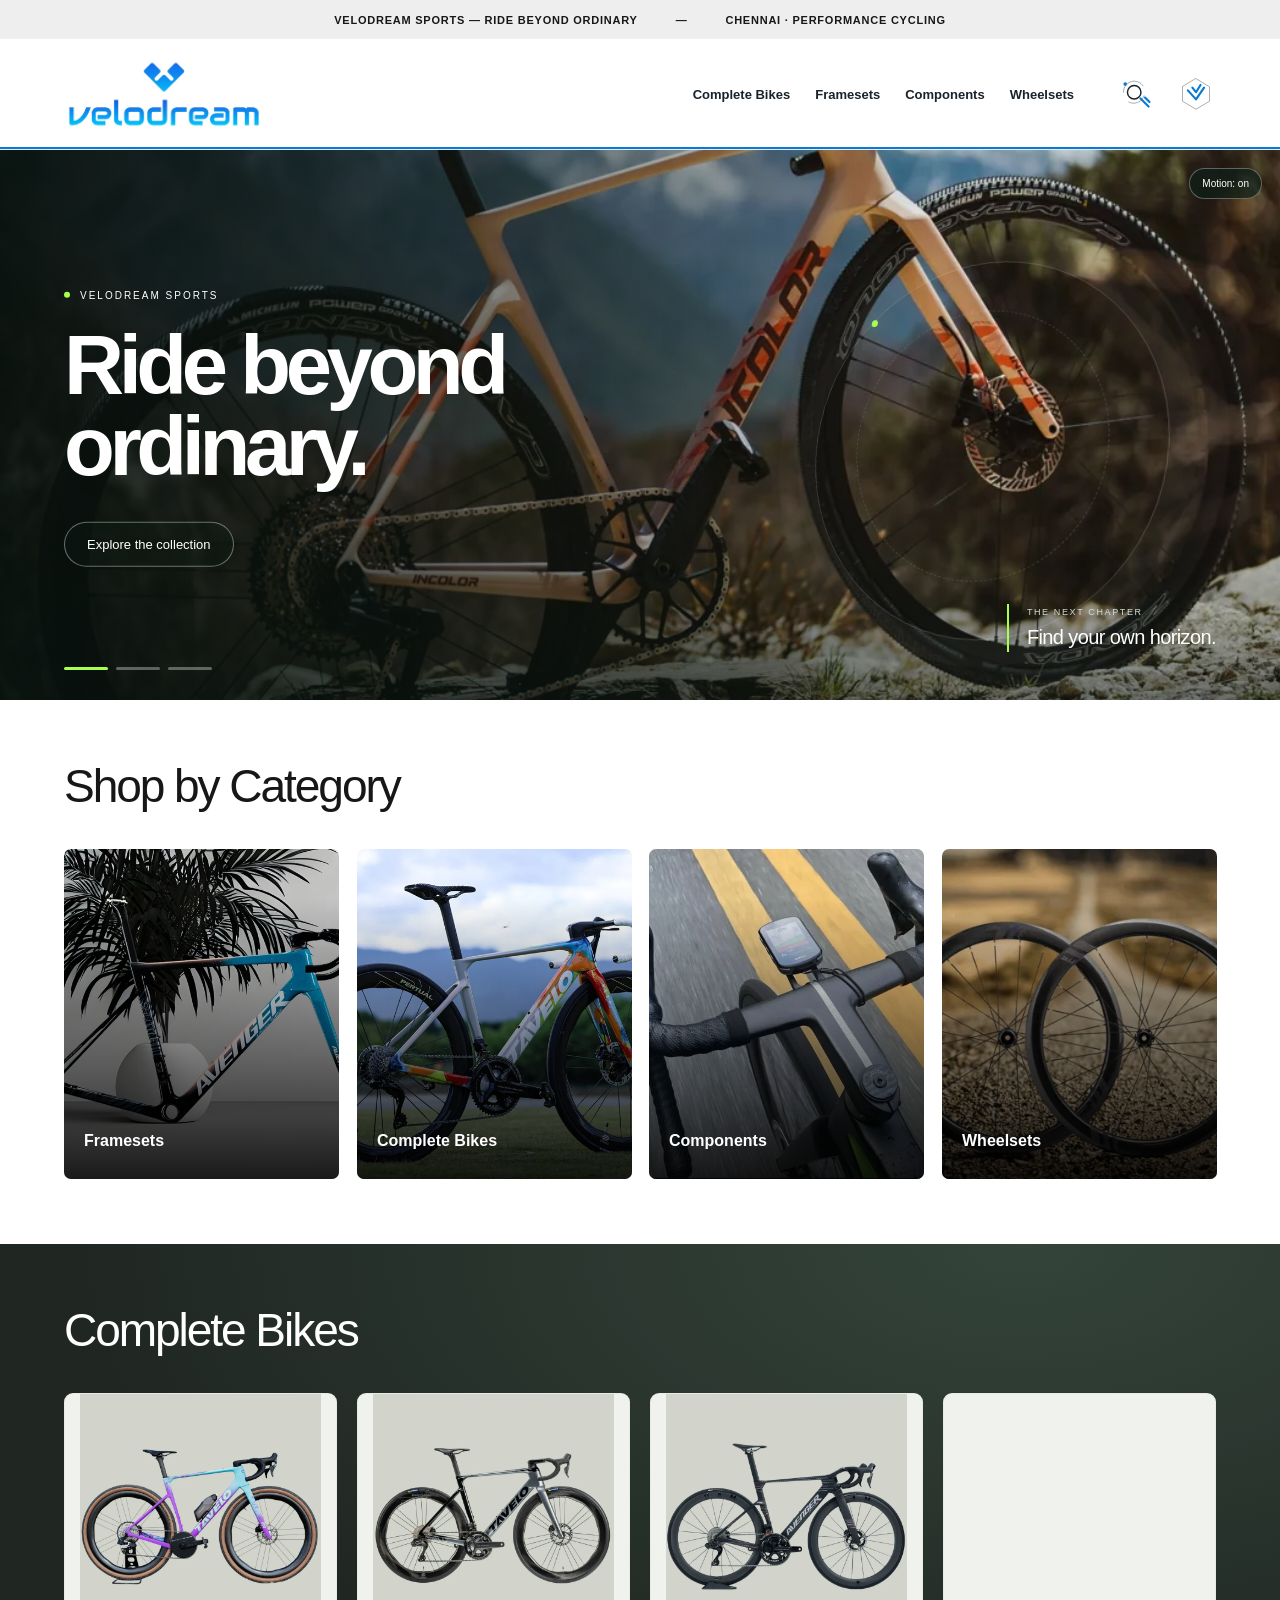
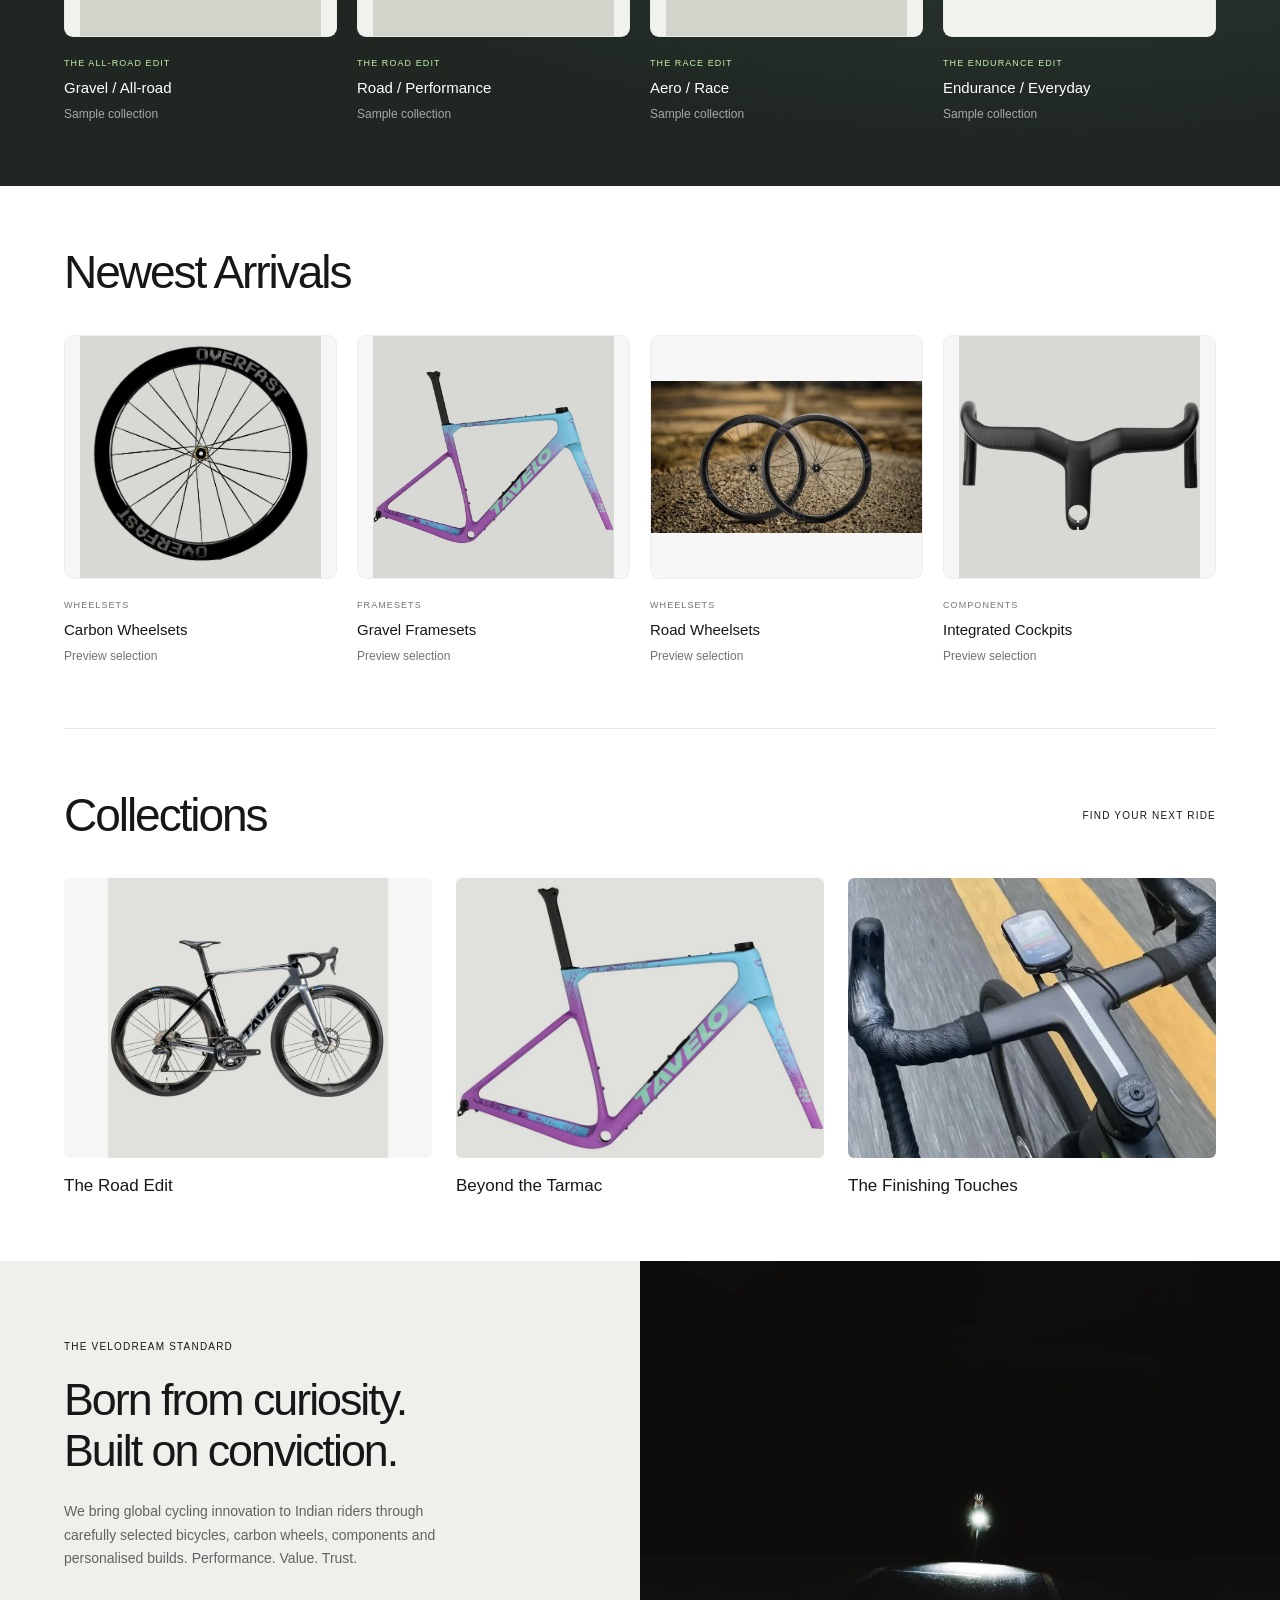
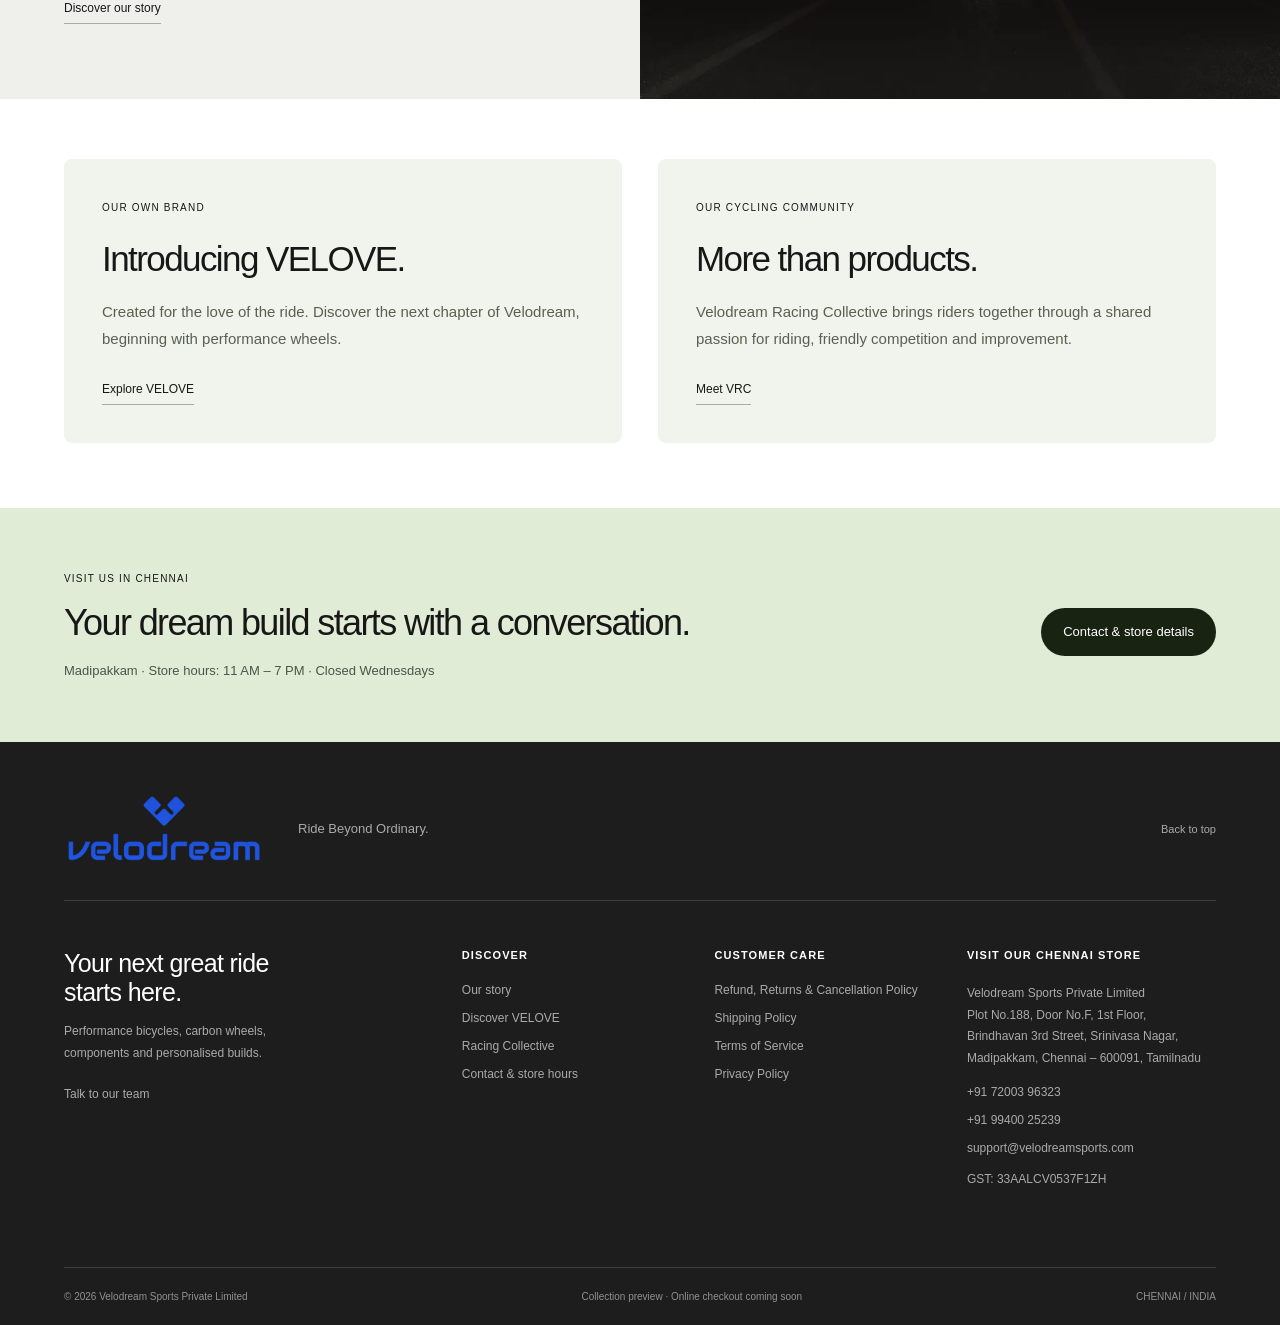
==== commit d7103847: "Use white headers and supplied blue Velodream logo" ====
--- a/index.html
+++ b/index.html
@@ -10,7 +10,7 @@
   <link rel="stylesheet" href="motion.css?v=3">
   <script src="app.js?v=4" defer></script>
   <script src="motion.js?v=3" defer></script>
-  <link rel="stylesheet" href="content.css?v=4">
+  <link rel="stylesheet" href="content.css?v=5">
 </head>
 <body>
   <a class="skip" href="#main">Skip to content</a>
@@ -18,7 +18,7 @@
   <header class="header">
     <div class="header-inner">
       <button class="icon mobile-menu" aria-label="Open menu" aria-expanded="false" aria-controls="mobile-nav"><svg class="menu-art" viewBox="0 0 40 40" aria-hidden="true"><path class="menu-ribbon top" d="M8 14H32"/><path class="menu-ribbon bottom" d="M8 26H32"/><circle class="menu-node" cx="30" cy="20" r="2"/></svg></button>
-      <a class="brand" href="./" aria-label="Velodream Sports home"><img src="logo.png" width="590" height="206" alt="Velodream"></a>
+      <a class="brand" href="./" aria-label="Velodream Sports home"><img src="velodream-blue-logo.jpg" width="1169" height="877" alt="Velodream"></a>
       <nav class="desktop-nav" aria-label="Main navigation">
         <a href="#complete-bikes">Complete Bikes </a><a href="#framesets">Framesets </a><a href="#components">Components </a><a href="#wheelsets">Wheelsets </a>
       </nav>
--- a/content.css
+++ b/content.css
@@ -1,2 +1,17 @@
 .footer-grid>div{min-width:0}.footer-grid a{overflow-wrap:anywhere}.footer-grid>div:last-child p{margin-bottom:16px}.content-nav{display:flex;gap:28px;font-size:13px}.content-nav a:hover{color:#a9ff4f}.page-intro{padding:75px 5%;background:#edf0e8;border-bottom:1px solid #d9dfd1}.page-intro h1{font-size:clamp(36px,5vw,74px);font-weight:500;letter-spacing:-.05em;max-width:1000px;line-height:1.06;margin:24px 0}.page-intro p{font-size:17px;line-height:1.7;max-width:680px;color:#4c5547}.reading-layout{width:90%;max-width:1280px;margin:60px auto 90px;display:grid;grid-template-columns:260px minmax(0,740px);gap:80px}.contents{font-size:13px;align-self:start}.contents summary{font-weight:700;margin-bottom:22px;cursor:pointer}.contents a{display:block;padding:10px 0;border-bottom:1px solid #e3e5df;line-height:1.5;color:#4a5145}.contents a:hover{color:#111;text-decoration:underline}.prose{min-width:0;font-size:16px;line-height:1.8;color:#464c42;overflow-wrap:anywhere}.prose p{margin-bottom:16px}.prose h2{color:#172011;font-size:29px;margin:45px 0 20px;scroll-margin-top:25px;line-height:1.25}.prose h2:first-child{margin-top:0}.prose h3{font-size:20px;color:#172011;margin:28px 0 12px}.prose a{text-decoration:underline;text-underline-offset:4px}.updated{font-size:13px;color:#68715e}.story-photo{width:100%;height:200px;object-fit:cover;margin-bottom:25px;border-radius:8px}.contact-grid{width:90%;max-width:1280px;margin:60px auto 90px;display:grid;grid-template-columns:1fr 1fr;gap:25px}.contact-card{padding:40px;background:#f5f6f2;border:1px solid #e2e7da;border-radius:10px;min-width:0}.contact-card h2{font-size:30px;margin:22px 0}.contact-card address{font-style:normal;line-height:1.9;color:#4c5547}.contact-card>a:not(.contact-cta){display:block;margin:20px 0;text-decoration:underline;overflow-wrap:anywhere}.gst{font-size:12px;margin-top:20px;color:#68715e}.hours{grid-column:1/-1;display:grid;grid-template-columns:1fr 1fr;gap:20px 40px}.hours>.eyebrow,.hours>h2,.hours>p{grid-column:1/-1}.hours h2{margin:0}.hours h3{font-size:16px;margin-bottom:12px}.hours p{line-height:1.8;color:#4c5547}.contact-cta{display:inline-block;padding:15px 22px;background:#a9ff4f;color:#172011;border-radius:30px;font-size:13px;text-decoration:none!important;line-height:1.4;margin-top:15px}.contact-cta:hover{background:#c3ff8a}.brand-chapters{display:grid;grid-template-columns:1fr 1fr;gap:36px}.brand-chapters>a{padding:38px;background:#f1f3ed;border-radius:8px}.brand-chapters h2{font-size:35px;margin:24px 0 18px}.brand-chapters p{font-size:15px;line-height:1.8;color:#58614f}.visit-strip{background:#e1ecd6;padding:60px 5%;display:flex;align-items:center;gap:40px;justify-content:space-between}.visit-strip h2{font-size:36px;max-width:700px;margin:16px 0}.visit-strip p{line-height:1.8;font-size:13px;color:#4c5547}.visit-strip .contact-cta{white-space:nowrap;background:#192312;color:white}.content-header{position:relative}
 @media(max-width:760px){.content-header .header-inner{height:auto;min-height:100px;flex-wrap:wrap;justify-content:center;gap:22px}.content-header .header-inner .brand{position:static;transform:none;width:165px}.content-nav{width:100%;justify-content:center;gap:25px;font-size:12px}.page-intro{padding:42px 6%}.page-intro p{font-size:15px}.reading-layout{display:block;margin:30px auto 55px;width:88%}.contents{margin-bottom:36px}.contents details{border:1px solid #ddd;padding:20px;border-radius:8px}.contents .story-photo{height:190px}.prose{font-size:15px}.prose h2{font-size:26px}.contact-grid{grid-template-columns:1fr;margin:30px auto 50px}.contact-card{padding:28px}.contact-card h2{font-size:28px}.hours{display:block}.hours>div{margin-top:25px}.hours>p{margin-top:22px}.hours h2{margin-top:22px}.brand-chapters{grid-template-columns:1fr;gap:20px}.brand-chapters>a{padding:28px}.brand-chapters h2{font-size:30px}.visit-strip{display:block;padding:40px 6%}.visit-strip h2{font-size:30px}}
+
+/* White header and supplied blue logo. The original artwork is framed without modifying it. */
+.header{background:#fff;color:#18232b;border-bottom:1px solid #e5eaf0}
+.header .brand{height:70px;overflow:hidden;background:#fff}
+.header .brand img{width:100%;height:100%;max-width:none;object-fit:cover;object-position:center;transform:scale(1.42)}
+.header .desktop-nav a:hover,.content-nav a:hover{color:#087bd4}
+.header .icon .art-accent,.header .menu-ribbon.bottom{stroke:#087bd4}
+.header .icon .art-spark,.header .icon .menu-node{fill:#087bd4}
+.header .mobile-nav{background:#f6f9fc;color:#18232b}
+.header .mobile-nav-inner{border-top-color:#dfe7ed}
+.header .mobile-nav a{border-color:#dfe7ed}
+.header .menu-eyebrow,.header .mobile-nav a small,.header .mobile-nav .menu-signoff{color:#536779}
+.header .mobile-nav .menu-number{color:#087bd4}
+html:not([data-motion="off"]) .header:after{background:#087bd4}
+@media(max-width:760px){.header .brand{height:58px}.content-header .header-inner .brand{height:58px}}
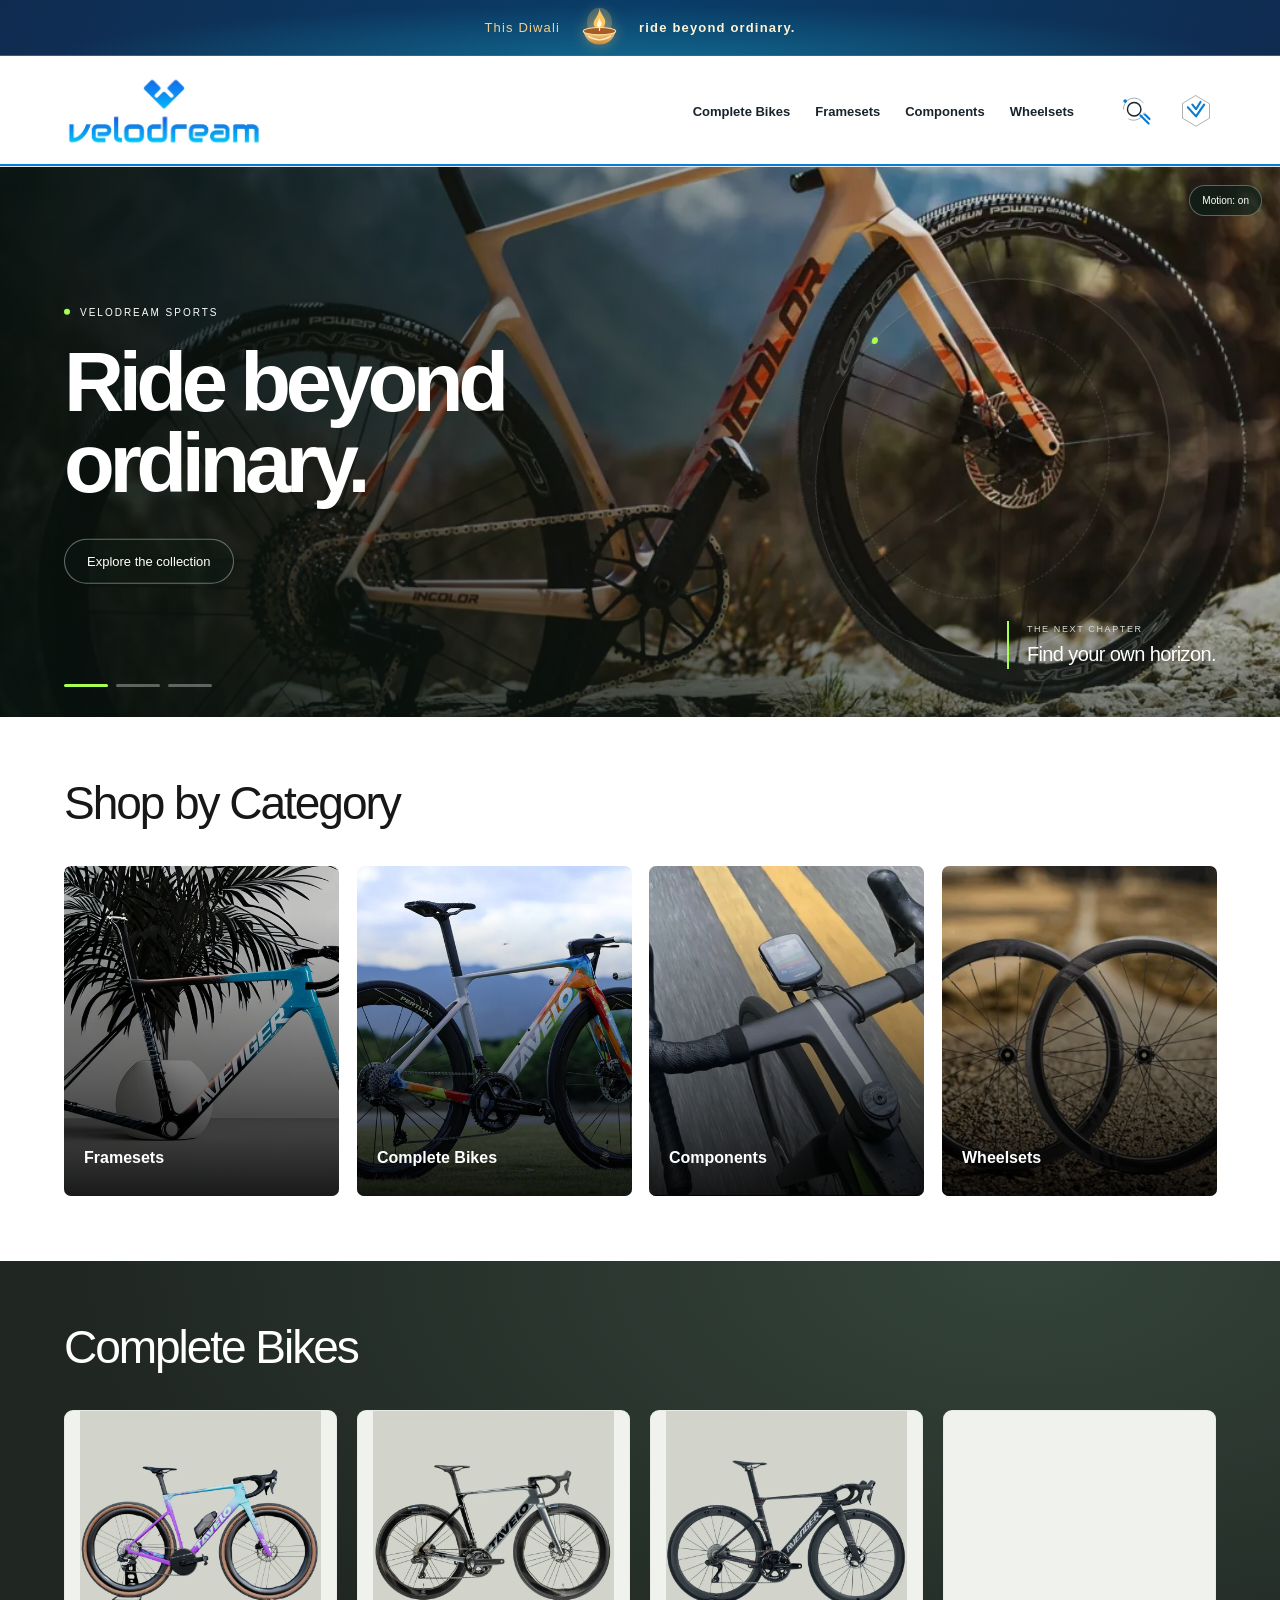
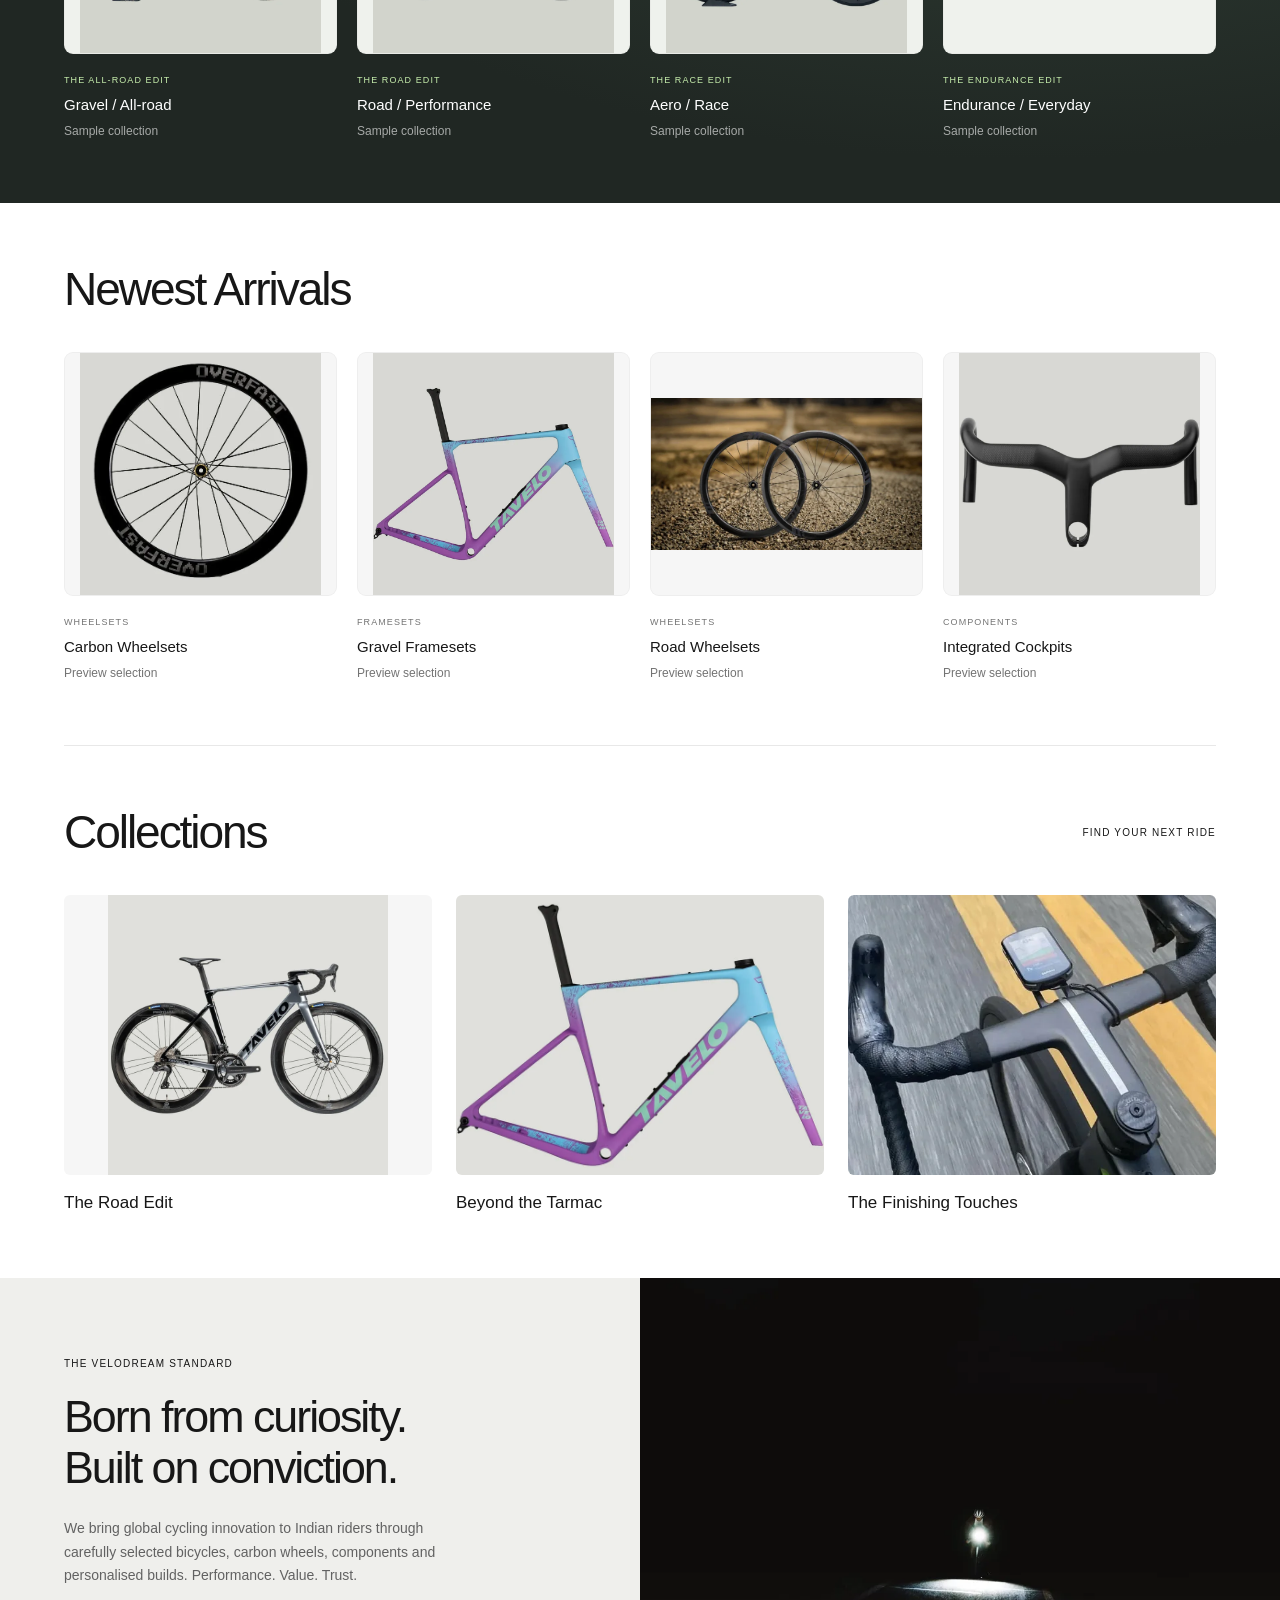
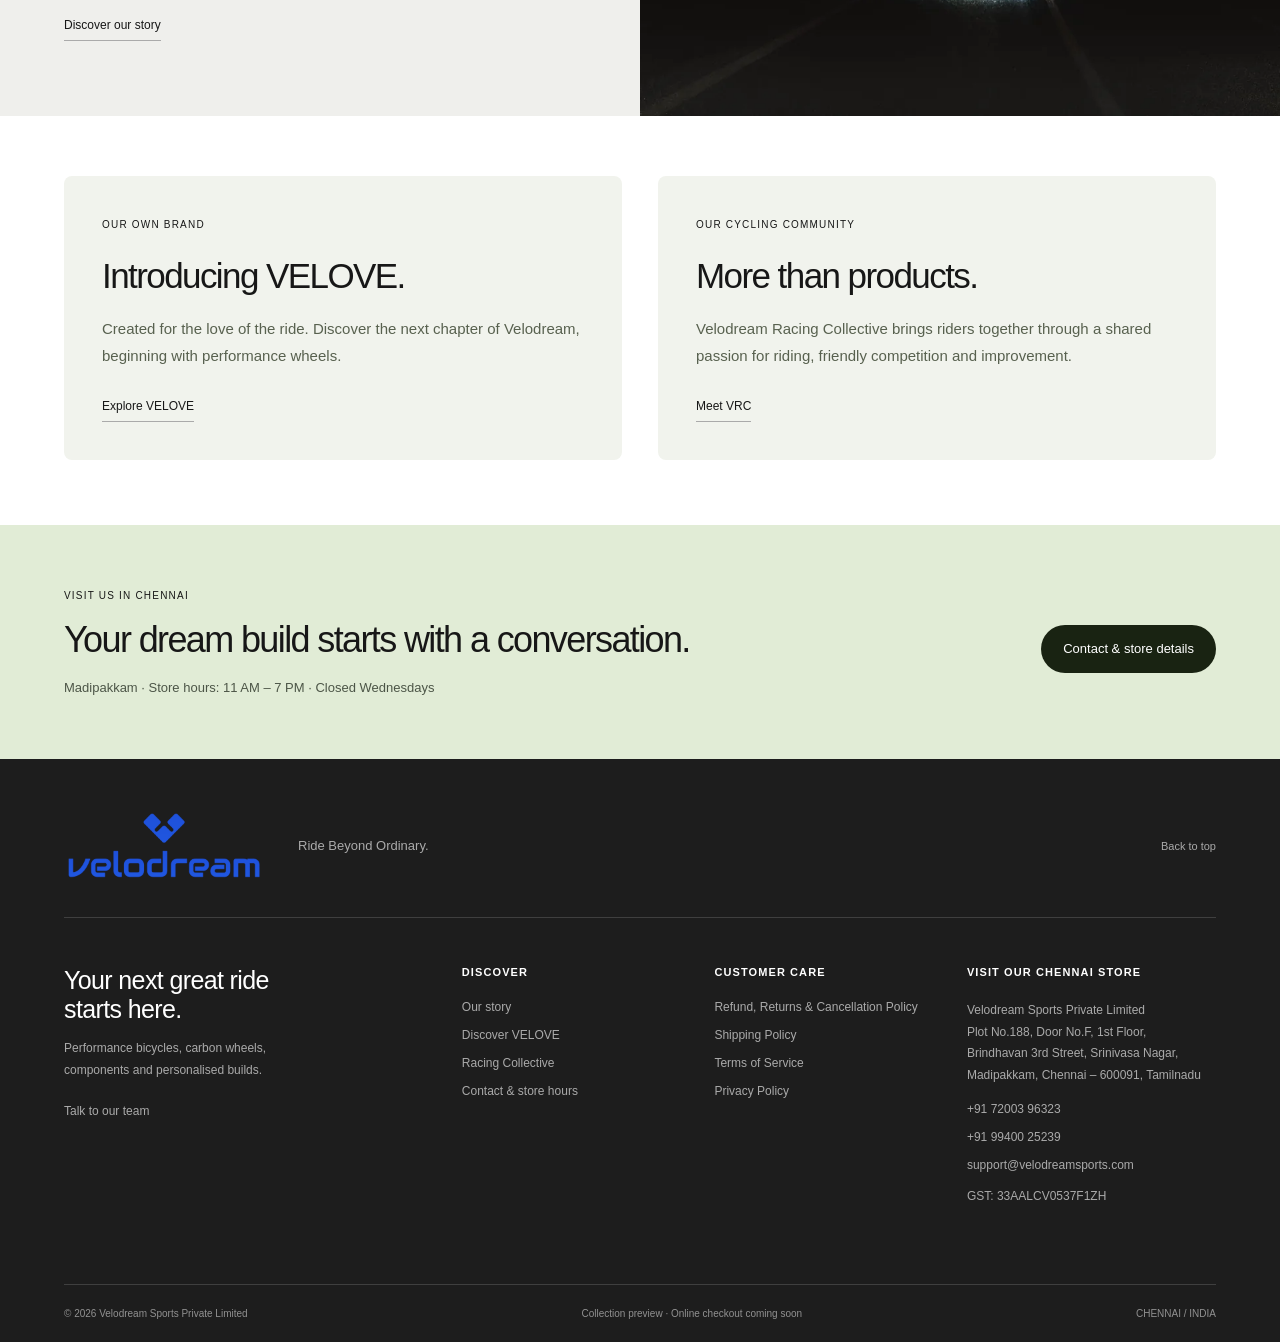
==== commit 49fb0a5e: "Add glowing Diwali announcement banner" ====
--- a/index.html
+++ b/index.html
@@ -10,11 +10,11 @@
   <link rel="stylesheet" href="motion.css?v=3">
   <script src="app.js?v=4" defer></script>
   <script src="motion.js?v=3" defer></script>
-  <link rel="stylesheet" href="content.css?v=5">
+  <link rel="stylesheet" href="content.css?v=6">
 </head>
 <body>
   <a class="skip" href="#main">Skip to content</a>
-  <div class="announcement"><span>VELODREAM SPORTS — RIDE BEYOND ORDINARY</span><span aria-hidden="true">—</span><span>CHENNAI · PERFORMANCE CYCLING</span></div>
+  <div class="announcement diwali-banner"><div class="diwali-message"><span class="diwali-prefix">This Diwali</span><svg class="diya-art" viewBox="0 0 64 64" aria-hidden="true" focusable="false"><defs><linearGradient id="diya-bowl" x2="0" y2="1"><stop stop-color="#ffe4a1"/><stop offset="1" stop-color="#cd8635"/></linearGradient></defs><ellipse class="diya-glow" cx="32" cy="25" rx="17" ry="20" fill="#ffd67c" opacity=".22"/><path class="diya-flame" d="M32 6C34 16 43 20 39 29C36 37 24 35 24 27C24 20 31 17 32 6Z" fill="#ffc65f"/><path d="M32 19C33 24 37 26 34 30C30 34 27 29 29 26Z" fill="#fff7d9"/><path d="M10 37Q32 31 54 37Q49 55 32 55Q15 55 10 37Z" fill="url(#diya-bowl)"/><ellipse cx="32" cy="37" rx="22" ry="5" fill="#a85c25" stroke="#ffdfa0" stroke-width="1.5"/><path d="M17 44Q32 54 47 44M32 36L32 31" fill="none" stroke="#fff0c0" stroke-width="1.7" stroke-linecap="round"/></svg><span class="diwali-tagline">ride beyond ordinary.</span></div></div>
   <header class="header">
     <div class="header-inner">
       <button class="icon mobile-menu" aria-label="Open menu" aria-expanded="false" aria-controls="mobile-nav"><svg class="menu-art" viewBox="0 0 40 40" aria-hidden="true"><path class="menu-ribbon top" d="M8 14H32"/><path class="menu-ribbon bottom" d="M8 26H32"/><circle class="menu-node" cx="30" cy="20" r="2"/></svg></button>
--- a/content.css
+++ b/content.css
@@ -15,3 +15,17 @@
 .header .mobile-nav .menu-number{color:#087bd4}
 html:not([data-motion="off"]) .header:after{background:#087bd4}
 @media(max-width:760px){.header .brand{height:58px}.content-header .header-inner .brand{height:58px}}
+
+/* Lightweight festive artwork and motion; no extra scripts or image downloads. */
+.announcement.diwali-banner{height:56px;padding:0 18px;justify-content:center;background:radial-gradient(ellipse at 50% 110%,#167ca0aa,transparent 65%),linear-gradient(110deg,#102b50,#093d68 50%,#102b50);color:#fff3d4;border-bottom:1px solid #d6ad6555;isolation:isolate}
+.diwali-message{display:flex;align-items:center;justify-content:center;gap:16px;animation:diwali-float 9s ease-in-out infinite;white-space:nowrap}
+.announcement.diwali-banner .diwali-message>span{display:block;font-size:13px;letter-spacing:.09em}
+.diwali-prefix{color:#f6cf87;font-weight:500}.diwali-tagline{font-weight:600}.diya-art{width:47px;height:47px;flex:none;overflow:visible;filter:drop-shadow(0 0 7px #ffce6b66)}
+.diya-flame{transform-origin:32px 32px;animation:diya-flicker 2.8s ease-in-out infinite}.diya-glow{animation:diya-glow 3.5s ease-in-out infinite}
+.diwali-banner:hover .diwali-message{animation-play-state:paused}
+@keyframes diwali-float{0%,100%{transform:translate(-18px,0)}50%{transform:translate(18px,-2px)}}
+@keyframes diya-flicker{0%,100%{transform:rotate(-3deg) scaleY(.95)}50%{transform:rotate(3deg) scaleY(1.07)}}
+@keyframes diya-glow{0%,100%{opacity:.14;transform:scale(.93);transform-origin:center}50%{opacity:.38;transform:scale(1.08);transform-origin:center}}
+@media(max-width:760px){.announcement.diwali-banner{height:51px;padding:0 10px}.diwali-message{gap:9px;animation-name:diwali-float-small}.announcement.diwali-banner .diwali-message>span{font-size:10px;letter-spacing:.025em}.diya-art{width:38px;height:42px}@keyframes diwali-float-small{0%,100%{transform:translateX(-5px)}50%{transform:translateX(5px)}}}
+@media(prefers-reduced-motion:reduce){.diwali-message,.diya-flame,.diya-glow{animation:none!important}}
+html[data-motion="off"] .diwali-message,html[data-motion="off"] .diya-flame,html[data-motion="off"] .diya-glow{animation:none}
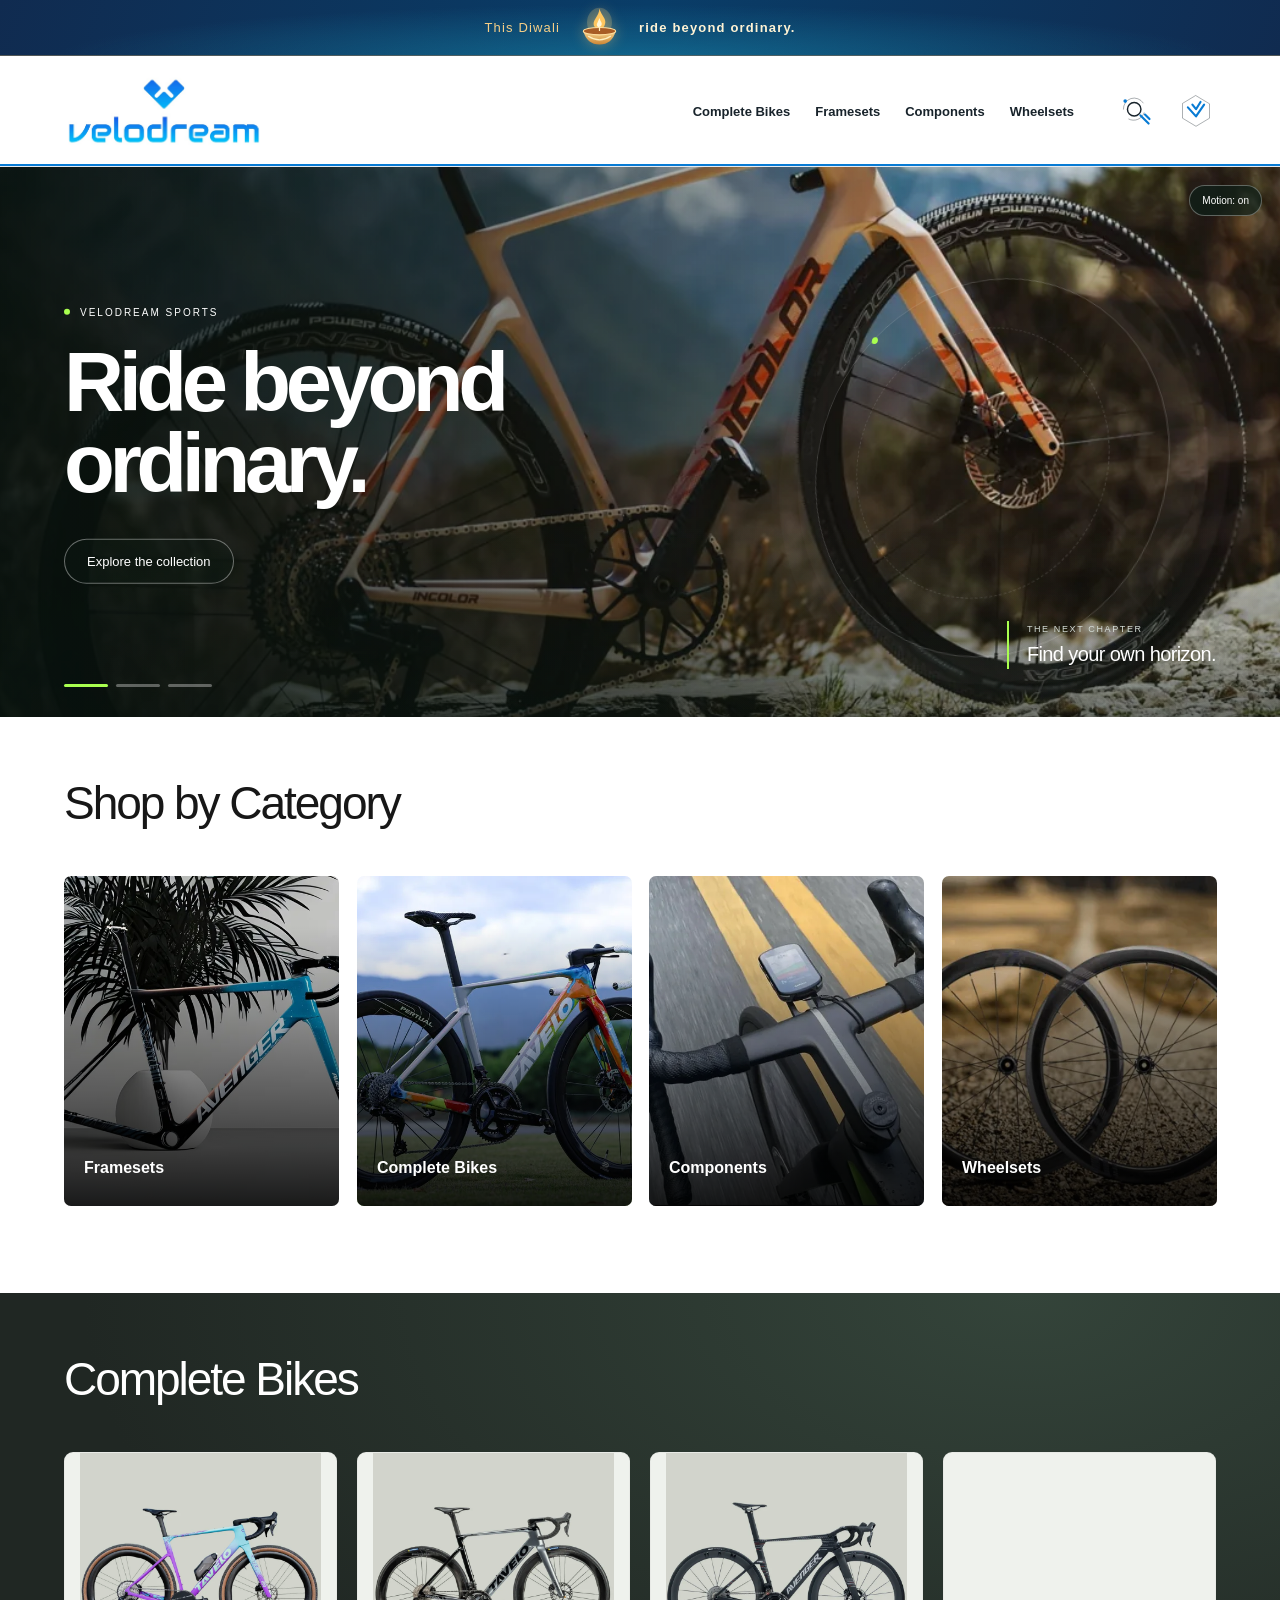
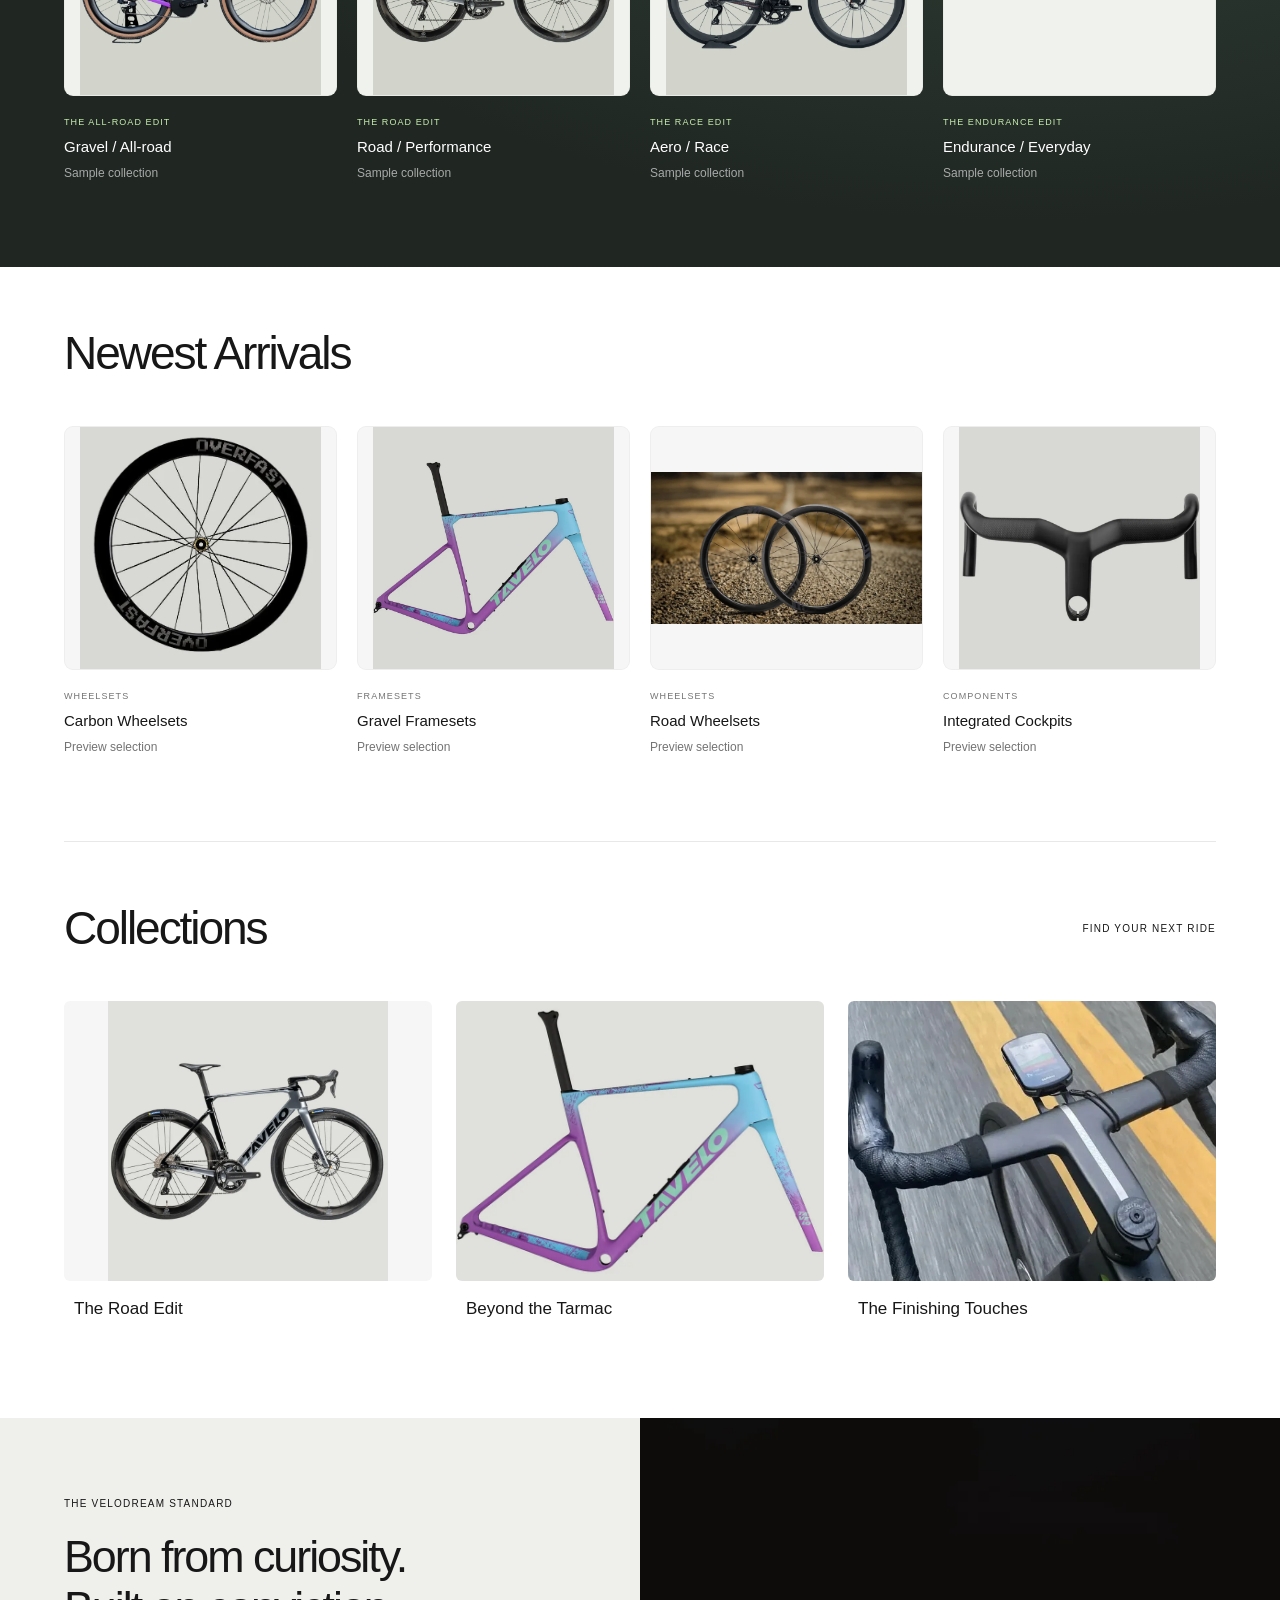
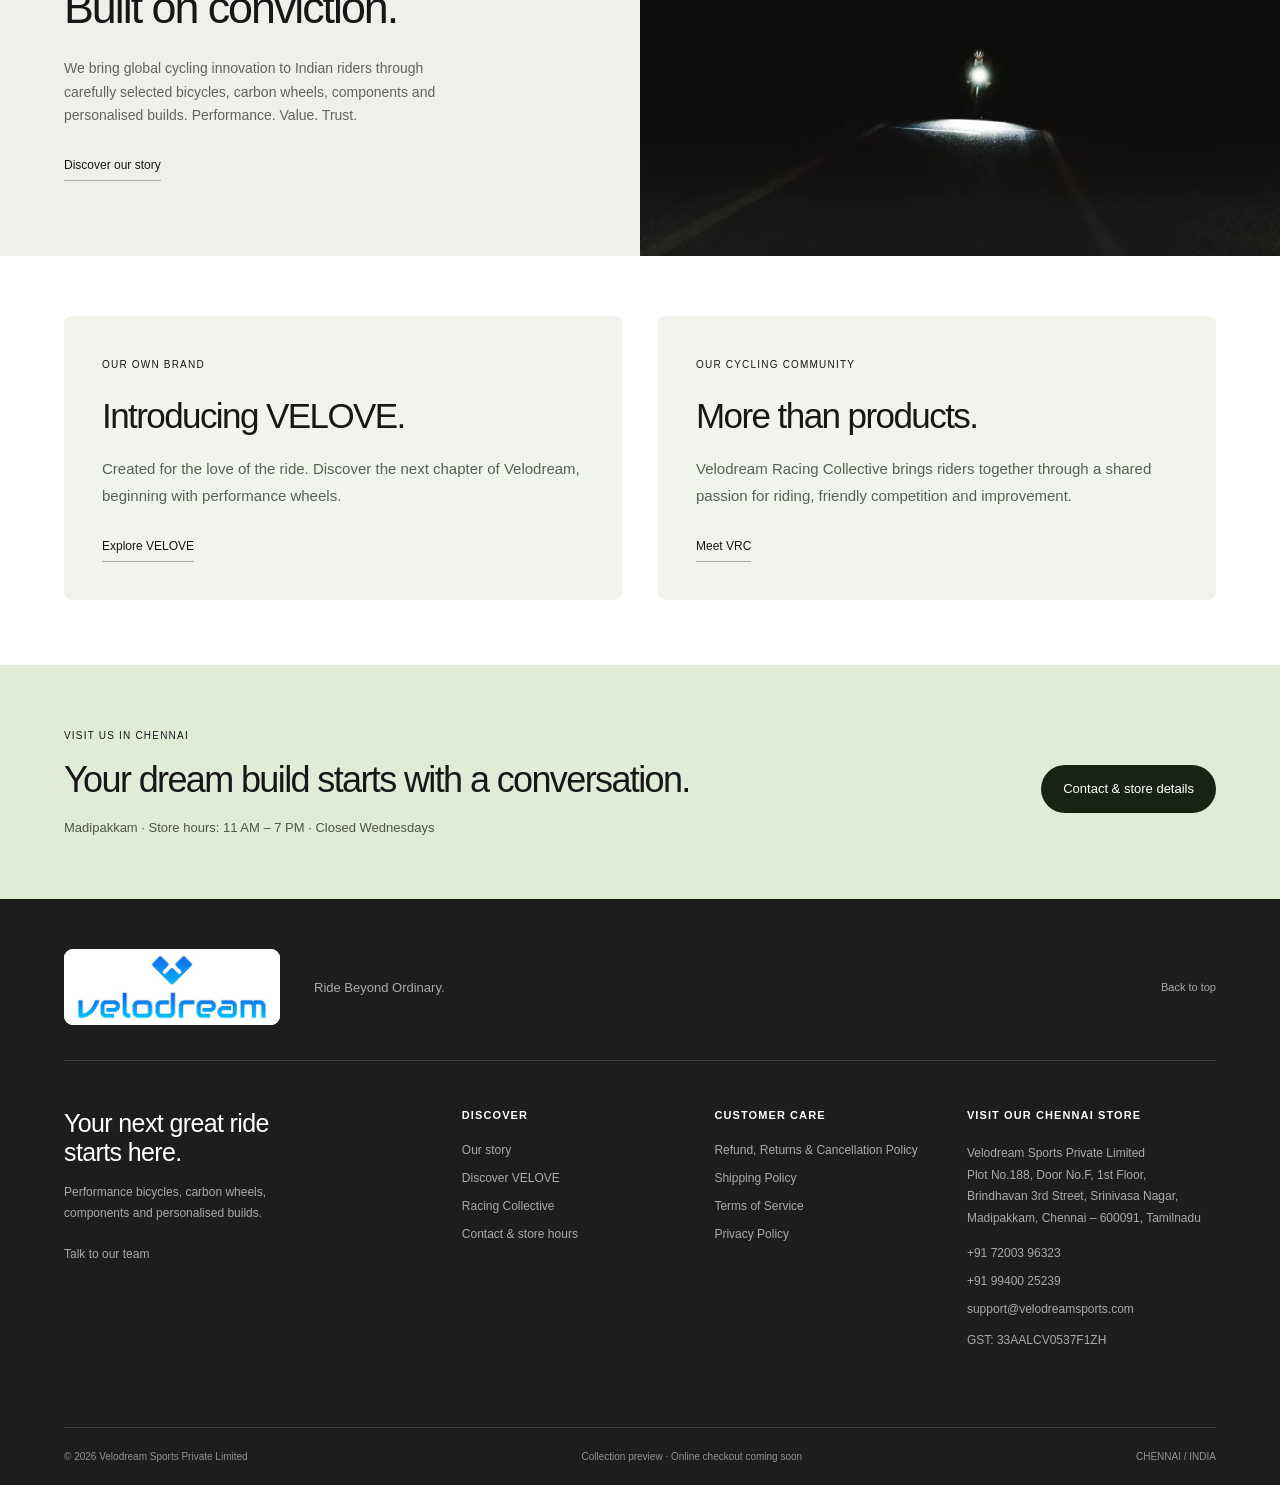
==== commit ac44005c: "Match footer logo and refine card interaction effects" ====
--- a/index.html
+++ b/index.html
@@ -10,7 +10,7 @@
   <link rel="stylesheet" href="motion.css?v=3">
   <script src="app.js?v=4" defer></script>
   <script src="motion.js?v=3" defer></script>
-  <link rel="stylesheet" href="content.css?v=6">
+  <link rel="stylesheet" href="content.css?v=7">
 </head>
 <body>
   <a class="skip" href="#main">Skip to content</a>
@@ -65,7 +65,7 @@
     <section class="section collections" id="collections"><div class="section-heading"><h2>Collections</h2><span class="eyebrow">FIND YOUR NEXT RIDE</span></div><div class="collection-grid"><a href="#complete-bikes"><img src="bike-2-optimized.webp" alt="Road cycling collection" loading="lazy" width="800" height="800" decoding="async"><h3>The Road Edit </h3></a><a href="#framesets"><img src="frame-detail-optimized.webp" alt="Gravel cycling collection" loading="lazy" width="800" height="800" decoding="async"><h3>Beyond the Tarmac </h3></a><a href="#components"><img src="components-optimized.webp" alt="Cycling component collection" loading="lazy" width="600" height="600" decoding="async"><h3>The Finishing Touches </h3></a></div></section>
     <section class="story" id="about"><div><span class="eyebrow">THE VELODREAM STANDARD</span><h2>Born from curiosity.<br>Built on conviction.</h2><p>We bring global cycling innovation to Indian riders through carefully selected bicycles, carbon wheels, components and personalised builds. Performance. Value. Trust.</p><a class="text-link" href="about.html">Discover our story</a></div><img src="hero-optimized.webp" alt="A rider on a quiet road after dark" loading="lazy" width="1000" height="667" decoding="async"></section>
   <section class="brand-chapters section"><a href="about.html#velove"><span class="eyebrow">OUR OWN BRAND</span><h2>Introducing VELOVE.</h2><p>Created for the love of the ride. Discover the next chapter of Velodream, beginning with performance wheels.</p><span class="text-link">Explore VELOVE</span></a><a href="about.html#vrc"><span class="eyebrow">OUR CYCLING COMMUNITY</span><h2>More than products.</h2><p>Velodream Racing Collective brings riders together through a shared passion for riding, friendly competition and improvement.</p><span class="text-link">Meet VRC</span></a></section><section class="visit-strip"><div><span class="eyebrow">VISIT US IN CHENNAI</span><h2>Your dream build starts with a conversation.</h2><p>Madipakkam · Store hours: 11 AM – 7 PM · Closed Wednesdays</p></div><a class="contact-cta" href="contact.html">Contact &amp; store details</a></section></main>
-  <footer><div class="footer-top"><a class="brand" href="./"><img src="logo.png" width="590" height="206" alt="Velodream"></a><p>Ride Beyond Ordinary.</p><a href="#main" class="back-top">Back to top</a></div><div class="footer-grid"><div class="footer-about"><h2>Your next great ride starts here.</h2><p>Performance bicycles, carbon wheels, components and personalised builds.</p><a href="contact.html">Talk to our team</a></div><div><h3>Discover</h3><a href="about.html">Our story</a><a href="about.html#velove">Discover VELOVE</a><a href="about.html#vrc">Racing Collective</a><a href="contact.html">Contact &amp; store hours</a></div><div><h3>Customer care</h3><a href="returns.html">Refund, Returns &amp; Cancellation Policy</a><a href="shipping.html">Shipping Policy</a><a href="terms.html">Terms of Service</a><a href="privacy.html">Privacy Policy</a></div><div><h3>Visit our Chennai store</h3><p>Velodream Sports Private Limited<br>Plot No.188, Door No.F, 1st Floor,<br>Brindhavan 3rd Street, Srinivasa Nagar,<br>Madipakkam, Chennai – 600091, Tamilnadu</p><a href="tel:+917200396323">+91 72003 96323</a><a href="tel:+919940025239">+91 99400 25239</a><a href="mailto:support@velodreamsports.com">support@velodreamsports.com</a><p>GST: 33AALCV0537F1ZH</p></div></div><div class="footer-bottom"><span>© <span id="year">2026</span> Velodream Sports Private Limited</span><span>Collection preview · Online checkout coming soon</span><span>CHENNAI / INDIA</span></div></footer>
+  <footer><div class="footer-top"><a class="brand" href="./"><img src="velodream-blue-logo.jpg" width="1169" height="877" alt="Velodream"></a><p>Ride Beyond Ordinary.</p><a href="#main" class="back-top">Back to top</a></div><div class="footer-grid"><div class="footer-about"><h2>Your next great ride starts here.</h2><p>Performance bicycles, carbon wheels, components and personalised builds.</p><a href="contact.html">Talk to our team</a></div><div><h3>Discover</h3><a href="about.html">Our story</a><a href="about.html#velove">Discover VELOVE</a><a href="about.html#vrc">Racing Collective</a><a href="contact.html">Contact &amp; store hours</a></div><div><h3>Customer care</h3><a href="returns.html">Refund, Returns &amp; Cancellation Policy</a><a href="shipping.html">Shipping Policy</a><a href="terms.html">Terms of Service</a><a href="privacy.html">Privacy Policy</a></div><div><h3>Visit our Chennai store</h3><p>Velodream Sports Private Limited<br>Plot No.188, Door No.F, 1st Floor,<br>Brindhavan 3rd Street, Srinivasa Nagar,<br>Madipakkam, Chennai – 600091, Tamilnadu</p><a href="tel:+917200396323">+91 72003 96323</a><a href="tel:+919940025239">+91 99400 25239</a><a href="mailto:support@velodreamsports.com">support@velodreamsports.com</a><p>GST: 33AALCV0537F1ZH</p></div></div><div class="footer-bottom"><span>© <span id="year">2026</span> Velodream Sports Private Limited</span><span>Collection preview · Online checkout coming soon</span><span>CHENNAI / INDIA</span></div></footer>
   <dialog id="product-dialog" aria-labelledby="detail-title"><button class="dialog-close icon" aria-label="Close details"><svg class="close-art" viewBox="0 0 40 40" aria-hidden="true"><path class="art-halo" d="M6 15V6H15M25 34H34V25"/><path d="M13 13L27 27M27 13L13 27"/></svg></button><img id="detail-image" alt=""><div class="dialog-copy"><span class="eyebrow">VELODREAM / COLLECTION PREVIEW</span><h2 id="detail-title"></h2><p>This is a sample selection for our new homepage. Final products, specifications and availability will be added later.</p><button class="solid-button dialog-dismiss">Continue exploring</button></div></dialog>
   <dialog id="search-dialog" aria-label="Search the collection"><div class="search-heading"><h2>What are you looking for?</h2><button class="dialog-close icon" aria-label="Close search"><svg class="close-art" viewBox="0 0 40 40" aria-hidden="true"><path class="art-halo" d="M6 15V6H15M25 34H34V25"/><path d="M13 13L27 27M27 13L13 27"/></svg></button></div><label for="search-input">Search bikes, framesets or components</label><input id="search-input" type="search" placeholder="Try “gravel” or “wheels”…" autocomplete="off"><div id="search-results" aria-live="polite"></div></dialog>
 </body>
--- a/content.css
+++ b/content.css
@@ -29,3 +29,19 @@
 @media(max-width:760px){.announcement.diwali-banner{height:51px;padding:0 10px}.diwali-message{gap:9px;animation-name:diwali-float-small}.announcement.diwali-banner .diwali-message>span{font-size:10px;letter-spacing:.025em}.diya-art{width:38px;height:42px}@keyframes diwali-float-small{0%,100%{transform:translateX(-5px)}50%{transform:translateX(5px)}}}
 @media(prefers-reduced-motion:reduce){.diwali-message,.diya-flame,.diya-glow{animation:none!important}}
 html[data-motion="off"] .diwali-message,html[data-motion="off"] .diya-flame,html[data-motion="off"] .diya-glow{animation:none}
+
+/* Matching footer wordmark, framed on white to preserve the supplied artwork. */
+.footer-top .brand{height:76px;width:216px;border-radius:9px;overflow:hidden;background:#fff;flex-shrink:0}
+.footer-top .brand img{height:100%;width:100%;max-width:none;object-fit:cover;object-position:center;transform:scale(1.3)}
+.category,.product-image,.collection-grid a{position:relative;transition:transform .4s var(--ease-out),translate .3s var(--ease-out),box-shadow .3s var(--ease-out)}
+.category:before,.product-image:before,.collection-grid a:before{content:"";position:absolute;inset:0;z-index:4;pointer-events:none;border:2px solid #128be4;border-radius:inherit;opacity:0;box-shadow:inset 0 0 0 1px #b7eeff88;transition:opacity .25s ease;background:linear-gradient(#72e3ff,#72e3ff) top 8px right 8px / 18px 2px no-repeat,linear-gradient(#72e3ff,#72e3ff) top 8px right 8px / 2px 18px no-repeat}
+.collection-grid a{border-radius:8px;padding-bottom:12px}.collection-grid h3{padding:0 10px}
+.category:focus-visible,.product:focus-visible .product-image,.collection-grid a:focus-visible{translate:0 -5px;box-shadow:0 14px 30px -14px #086cb95c}
+.category:focus-visible:before,.product:focus-visible .product-image:before,.collection-grid a:focus-visible:before{opacity:1}
+@media(hover:hover) and (pointer:fine){.category:hover,.product:hover .product-image,.collection-grid a:hover{translate:0 -5px;box-shadow:0 14px 30px -14px #086cb95c}.category:hover:before,.product:hover .product-image:before,.collection-grid a:hover:before{opacity:1}}
+.category:active,.product:active .product-image,.collection-grid a:active{translate:0 -3px;box-shadow:0 10px 22px -10px #087bd466}
+.category:active:before,.product:active .product-image:before,.collection-grid a:active:before{opacity:1}
+.category-grid,.products,.collection-grid{padding-top:10px;padding-bottom:22px}
+@media(max-width:760px){.footer-top .brand{width:176px;height:62px}}
+@media(prefers-reduced-motion:reduce){.category,.product-image,.collection-grid a{translate:none!important;transform:none!important}.category:hover>span{translate:none}}
+html[data-motion="off"] .category,html[data-motion="off"] .product-image,html[data-motion="off"] .collection-grid a{translate:none!important}
